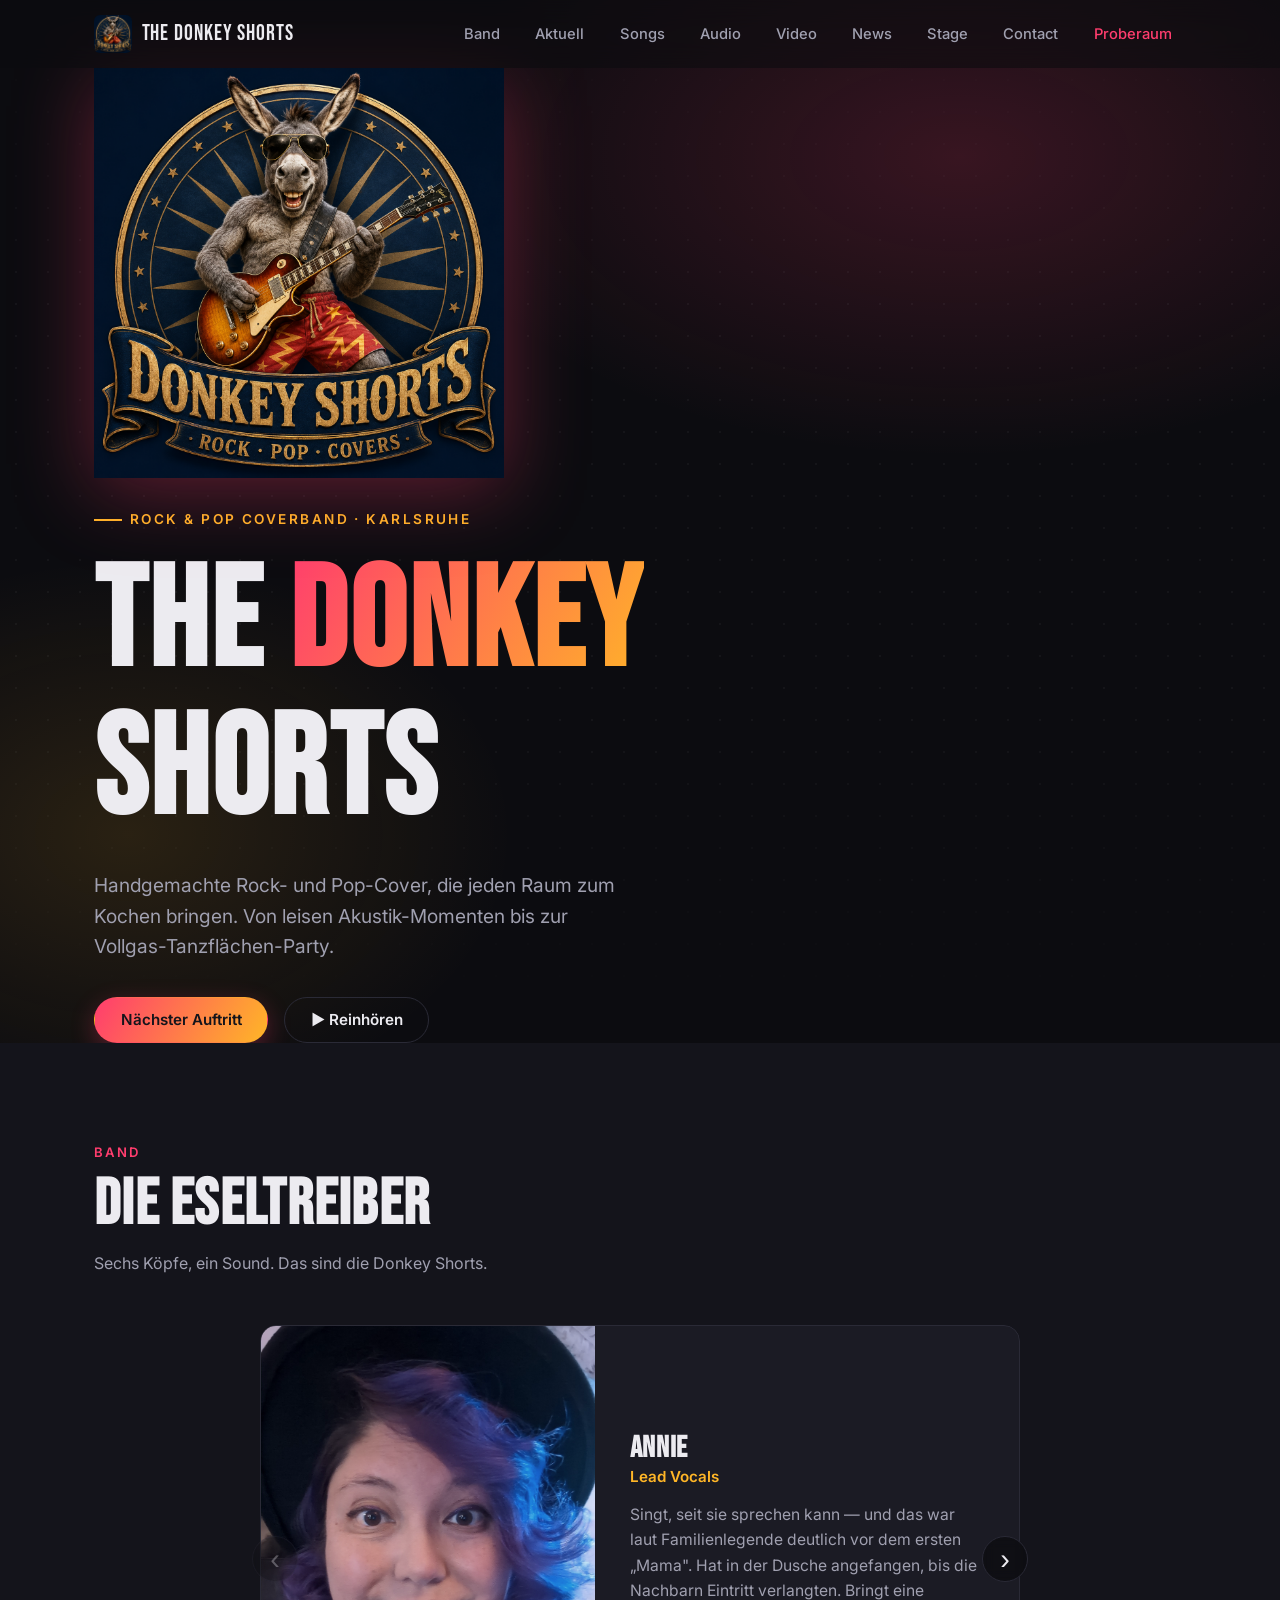
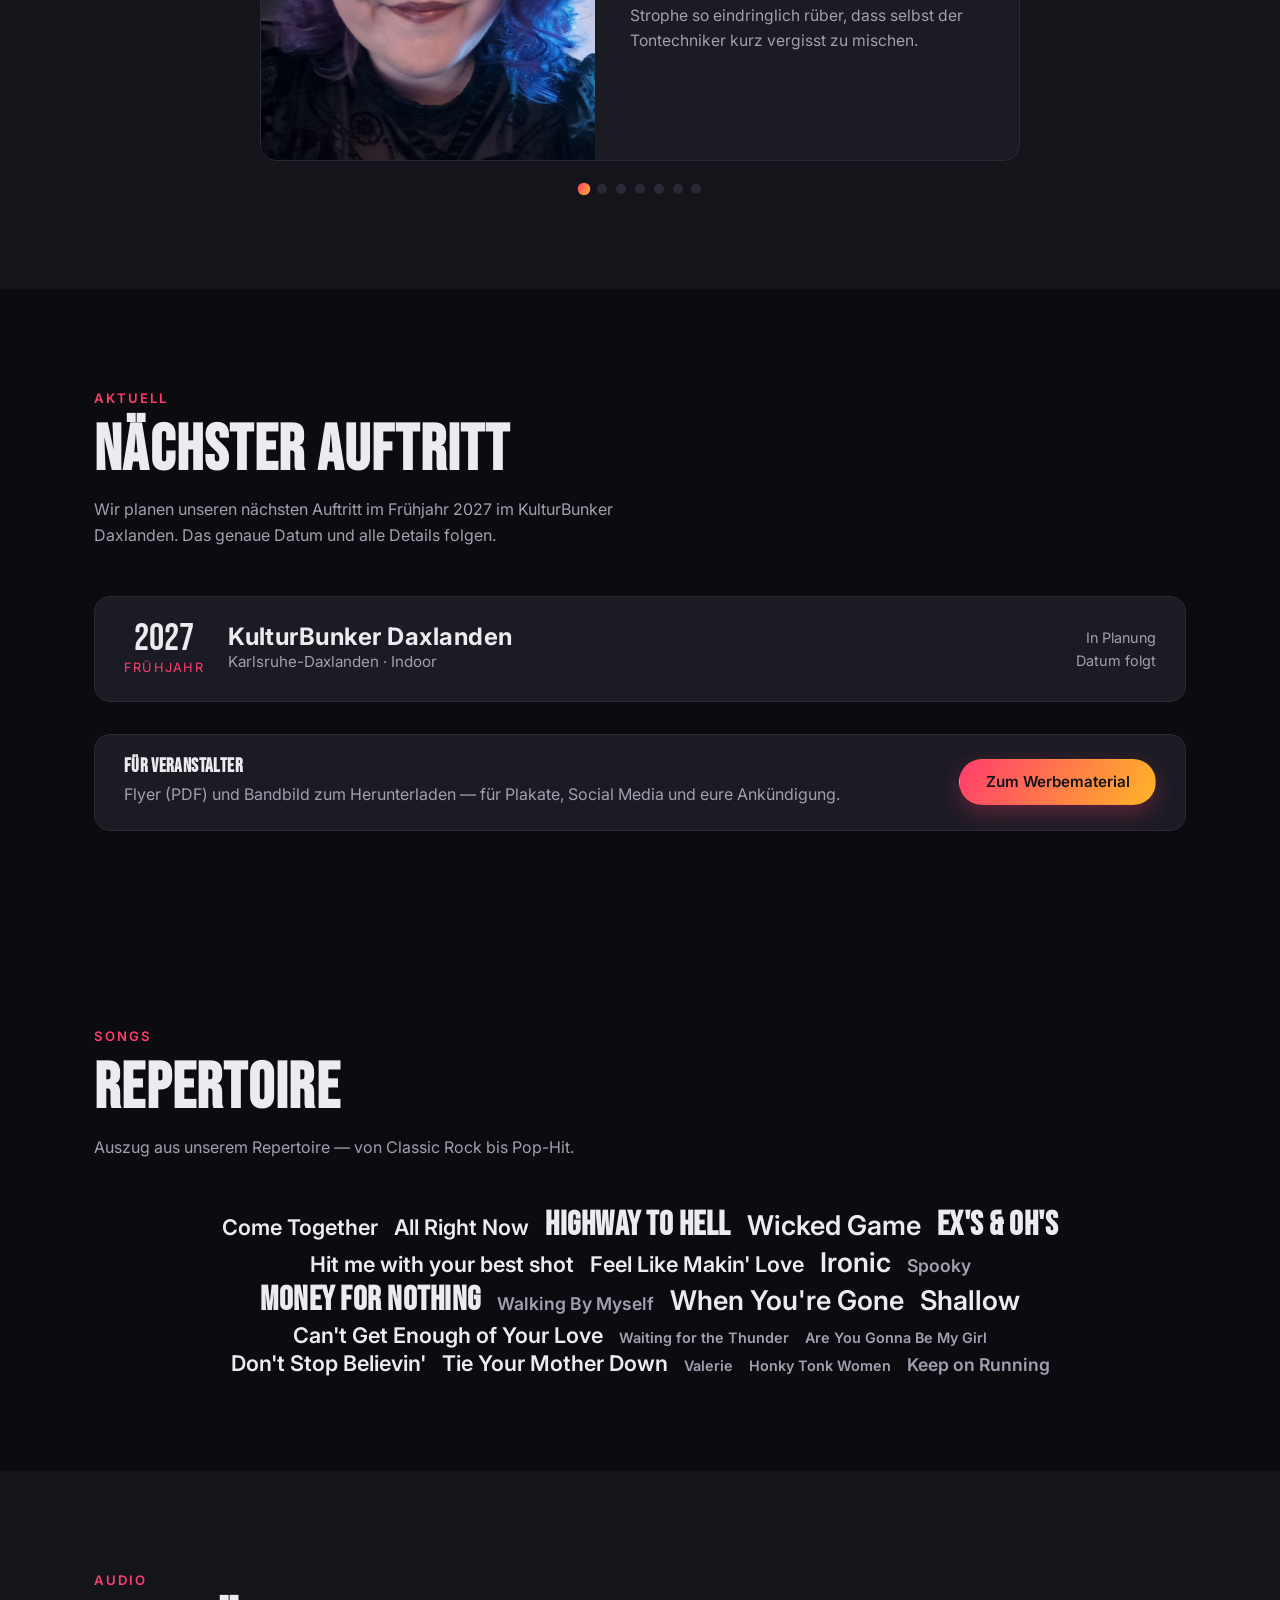
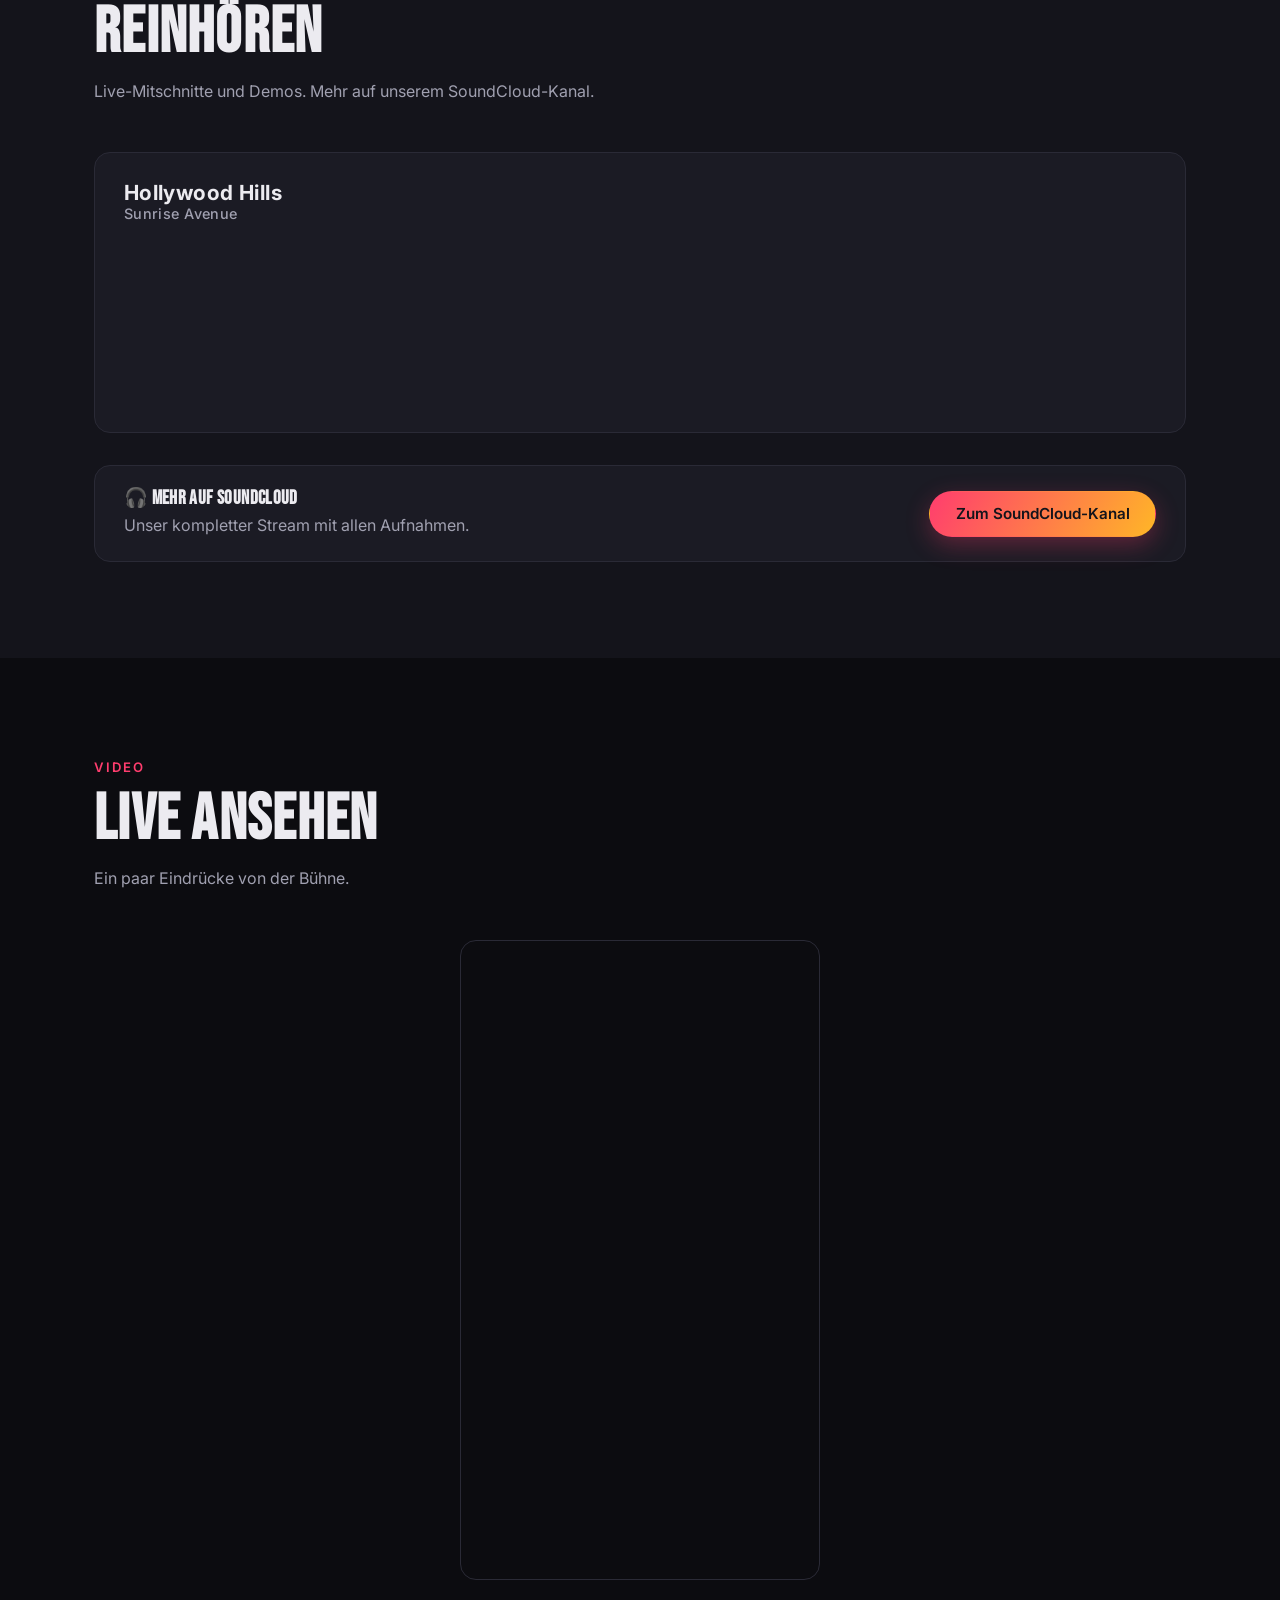
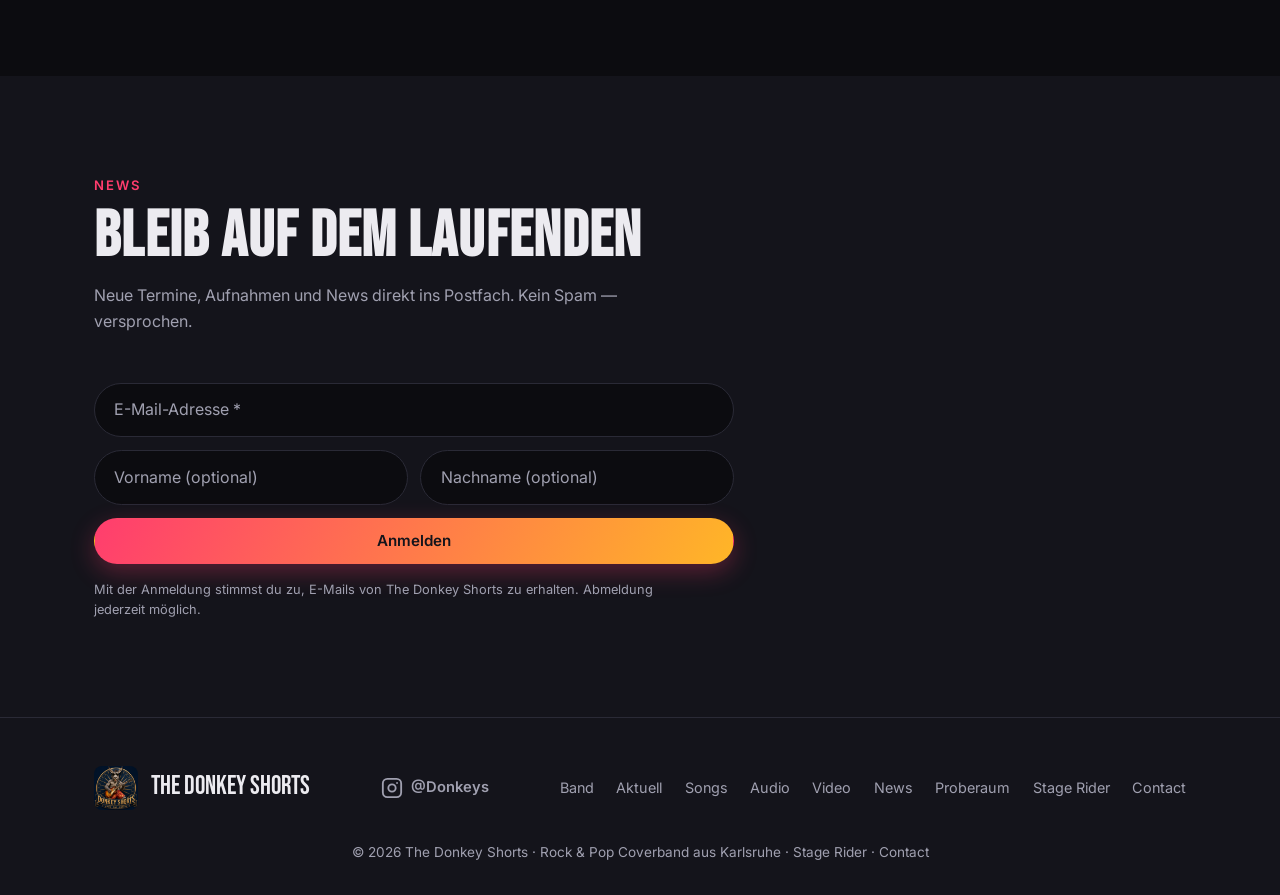
==== index.html @ 0bf96791 "Startseite: Link zum Werbematerial für Veranstalter Hinweis unter dem nächsten Auftritt mit Sprung z" ====
<!DOCTYPE html>
<html lang="de">
<head>
  <meta charset="UTF-8">
  <meta name="viewport" content="width=device-width, initial-scale=1.0">
  <title>The Donkey Shorts — Rock & Pop Coverband aus Karlsruhe</title>
  <meta name="description" content="The Donkey Shorts — Rock & Pop Coverband aus Karlsruhe. Termine, Songs, Audio & Videos.">
  <link rel="icon" type="image/png" href="assets/img/logo.png">
  <link rel="preconnect" href="https://fonts.googleapis.com">
  <link rel="preconnect" href="https://fonts.gstatic.com" crossorigin>
  <link href="https://fonts.googleapis.com/css2?family=Bebas+Neue&family=Inter:wght@400;500;600;700;800&display=swap" rel="stylesheet">
  <link rel="stylesheet" href="css/style.css?v=11">
</head>
<body>

  <!-- ===================== NAV ===================== -->
  <nav class="nav" id="nav">
    <div class="container">
      <a class="nav-brand" href="#top">
        <img id="navLogo" src="assets/img/logo.png" alt="The Donkey Shorts Logo">
        <span>The Donkey Shorts</span>
      </a>
      <ul class="nav-links" id="navLinks">
        <li><a href="#band">Band</a></li>
        <li><a href="#aktuell">Aktuell</a></li>
        <li><a href="#songs">Songs</a></li>
        <li><a href="#audio">Audio</a></li>
        <li><a href="#videos">Video</a></li>
        <li><a href="#newsletter">News</a></li>
        <li><a href="stagerider.html">Stage</a></li>
        <li><a href="contact.html">Contact</a></li>
        <li><a href="intern.html" class="cta">Proberaum</a></li>
      </ul>
      <button class="nav-toggle" id="navToggle" aria-label="Menü öffnen">
        <span></span><span></span><span></span>
      </button>
    </div>
  </nav>

  <!-- ===================== HERO ===================== -->
  <header class="hero" id="top">
    <div class="container hero-inner">
      <img class="hero-logo" src="assets/img/logo.png" alt="The Donkey Shorts Logo">
      <span class="hero-eyebrow">Rock &amp; Pop Coverband · Karlsruhe</span>
      <h1>The <span class="grad">Donkey</span><br>Shorts</h1>
      <p class="lead">Handgemachte Rock- und Pop-Cover, die jeden Raum zum Kochen bringen. Von leisen Akustik-Momenten bis zur Vollgas-Tanzflächen-Party.</p>
      <div class="hero-actions">
        <a href="#aktuell" class="btn btn-primary">Nächster Auftritt</a>
        <a href="#audio" class="btn btn-ghost">▶ Reinhören</a>
      </div>
    </div>
  </header>

  <!-- ===================== ÜBER DIE BAND ===================== -->
  <section class="section alt" id="band">
    <div class="container">
      <div class="section-head reveal">
        <span class="kicker">Band</span>
        <h2>Die Eseltreiber</h2>
        <p>Sechs Köpfe, ein Sound. Das sind die Donkey Shorts.</p>
      </div>

      <div class="band-carousel reveal">
        <button class="carousel-btn prev" id="memberPrev" type="button" aria-label="Vorheriges Mitglied">‹</button>

        <div class="member-track" id="memberTrack" tabindex="0">
          <article class="member">
            <div class="member-photo"><img src="assets/fotos/Annie.jpg" alt="Annie"></div>
            <div class="member-body">
              <h3>Annie</h3>
              <div class="role">Lead Vocals</div>
              <p class="member-bio">Singt, seit sie sprechen kann — und das war laut Familienlegende deutlich vor dem ersten „Mama". Hat in der Dusche angefangen, bis die Nachbarn Eintritt verlangten. Bringt eine Strophe so eindringlich rüber, dass selbst der Tontechniker kurz vergisst zu mischen.</p>
            </div>
          </article>

          <article class="member">
            <div class="member-photo"><img src="assets/fotos/Rob.png" alt="Rob"></div>
            <div class="member-body">
              <h3>Rob</h3>
              <div class="role">Lead Vocals &amp; Akustikgitarre</div>
              <p class="member-bio">Mit drei Jahrzehnten Chorerfahrung hört er die zweite Stimme schon, bevor die anderen die erste gefunden haben. Den Weg zum Gig findet er dafür grundsätzlich als Letzter — Rob ist der einzige Musiker, der schon vor dem Soundcheck eine Zugabe fährt: eine Ehrenrunde durch den falschen Stadtteil. Der Mann für die Gänsehaut-Momente. Mit der Akustikgitarre im Anschlag sind die leisen, samtigen Töne seine Spezialität: Während Annie die Tanzfläche abfackelt, werden bei Rob die Feuerzeuge geschwungen.</p>
            </div>
          </article>

          <article class="member">
            <div class="member-photo"><img src="assets/fotos/Joe.jpg" alt="Joe"></div>
            <div class="member-body">
              <h3>Joe</h3>
              <div class="role">Leadgitarre</div>
              <p class="member-bio">Spricht fließend Solo. Bekam mit zwölf eine Gitarre geschenkt und hat seitdem nicht mehr aufgehört zu üben — sehr zum Leidwesen seiner damaligen Mitbewohner. Sein Verstärker kennt nur eine relevante Einstellung: lauter. Findet jedes Hendrix-Riff, aber nie sein Plektrum.</p>
            </div>
          </article>

          <article class="member">
            <div class="member-photo"><img src="assets/fotos/Klaus.jpg" alt="Klaus"></div>
            <div class="member-body">
              <h3>Klaus</h3>
              <div class="role">Leadgitarre · Backing Vocals</div>
              <p class="member-bio">Hat mehr Soli gespielt, als andere Leute Kaffee getrunken haben — und trinkt trotzdem mehr Kaffee. Mit Joe reicht ein Blick, und schon wird aus zwei Leadgitarren eine zweistimmige Naturgewalt. Unerschütterlich: Fällt ein Bandkollege vor lauter Überengagement von der Bühne, spielt Klaus das Solo seelenruhig zu Ende und hilft erst beim Schlussakkord wieder hoch. Außerdem unser Mann für die kniffligen Backing Vocals — er trifft sogar die zweite Stimme von „Come Together". Manchmal.</p>
            </div>
          </article>

          <article class="member">
            <div class="member-photo"><img src="assets/fotos/Andy.jpg" alt="Andy"></div>
            <div class="member-body">
              <h3>Andy</h3>
              <div class="role">Bass</div>
              <p class="member-bio">Das Fundament. Steht hinten, hält alles zusammen und sagt drei Worte pro Probe — zwei davon sind „noch eins?". Kam zum Bass, weil „da nur vier Saiten dran sind", und blieb, als er merkte, dass ohne ihn der ganze Laden auseinanderfällt. Groovt im Schlaf.</p>
            </div>
          </article>

          <article class="member">
            <div class="member-photo"><img src="assets/fotos/Thorsten.png" alt="Torsten"></div>
            <div class="member-body">
              <h3>Torsten</h3>
              <div class="role">Drums</div>
              <p class="member-bio">Der Taktgeber mit den schnellsten Armen Karlsruhes. Trommelte als Kind auf allem, was nicht bei drei auf dem Baum war — Töpfe, Tische, gelegentlich Geschwister. Hält das Tempo, als hätte er ein Metronom im Blut. Ohne seinen Beat steht die Band — mit ihm tanzt der ganze Saal.</p>
            </div>
          </article>

          <article class="member">
            <div class="member-photo"><img src="assets/img/logo.png" alt="Rudi Langohr — Maskottchen"></div>
            <div class="member-body">
              <h3>Rudi Langohr</h3>
              <div class="role">Stimmung</div>
              <p class="member-bio">Unser vierbeiniges Maskottchen und gute Seele der Band. Spielt kein Instrument, ist aber bei jeder Probe und jedem Gig dabei — meist genau da, wo das kalte Buffet steht. Liefert das I-Aah punktgenau auf der Eins (behauptet er), frisst Setlisten, wenn ihm ein Song nicht passt, und ist der Einzige, der nach drei Zugaben immer noch nicht genug hat. Sturheit gehört zum Job — Rudi nennt es „künstlerische Konsequenz".</p>
            </div>
          </article>
        </div>

        <button class="carousel-btn next" id="memberNext" type="button" aria-label="Nächstes Mitglied">›</button>

        <div class="carousel-dots" id="memberDots" role="tablist" aria-label="Bandmitglieder auswählen"></div>
      </div>
      <p class="carousel-hint">← Wischen oder Pfeile nutzen →</p>
    </div>
  </section>

  <!-- ===================== AKTUELL ===================== -->
  <section class="section" id="aktuell">
    <div class="container">
      <div class="section-head reveal">
        <span class="kicker">Aktuell</span>
        <h2>Nächster Auftritt</h2>
        <p>Wir planen unseren nächsten Auftritt im Frühjahr 2027 im KulturBunker Daxlanden. Das genaue Datum und alle Details folgen.</p>
      </div>

      <div class="gig-list">
        <article class="gig reveal">
          <div class="gig-date"><div class="day">2027</div><div class="mon">Frühjahr</div></div>
          <div class="gig-info">
            <h3>KulturBunker Daxlanden</h3>
            <p>Karlsruhe-Daxlanden · Indoor</p>
          </div>
          <div class="gig-meta">In Planung<br>Datum folgt</div>
        </article>
      </div>

      <div class="audio-cta reveal">
        <div>
          <h3>Für Veranstalter</h3>
          <p>Flyer (PDF) und Bandbild zum Herunterladen — für Plakate, Social Media und eure Ankündigung.</p>
        </div>
        <a href="stagerider.html#werbematerial" class="btn btn-primary">Zum Werbematerial</a>
      </div>
    </div>
  </section>


  <!-- ===================== SONGS ===================== -->
  <section class="section" id="songs">
    <div class="container">
      <div class="section-head reveal">
        <span class="kicker">Songs</span>
        <h2>Repertoire</h2>
        <p>Auszug aus unserem Repertoire — von Classic Rock bis Pop-Hit.</p>
      </div>

      <div class="song-cloud reveal" id="songGrid">
        <!-- wird per JS als Wortwolke aus js/songs.js gefüllt -->
      </div>
    </div>
  </section>

  <!-- ===================== AUDIO ===================== -->
  <section class="section alt" id="audio">
    <div class="container">
      <div class="section-head reveal">
        <span class="kicker">Audio</span>
        <h2>Reinhören</h2>
        <p>Live-Mitschnitte und Demos. Mehr auf unserem SoundCloud-Kanal.</p>
      </div>

      <div class="audio-wrap">
        <div class="audio-card reveal">
          <h3>Hollywood Hills <span class="audio-artist">Sunrise Avenue</span></h3>
          <iframe class="sc-player" width="100%" height="166" scrolling="no" frameborder="no"
            allow="autoplay; encrypted-media" loading="lazy"
            title="Hollywood Hills — Sunrise Avenue (SoundCloud)"
            src="https://w.soundcloud.com/player/?url=https%3A%2F%2Fsoundcloud.com%2Fdonkey-shorts-950753435%2Fhollywood-hills-final&color=%23ff5500&auto_play=false&hide_related=true&show_comments=false&show_reposts=false&show_teaser=false"></iframe>
        </div>
      </div>

      <div class="audio-cta reveal">
        <div>
          <h3>🎧 Mehr auf SoundCloud</h3>
          <p>Unser kompletter Stream mit allen Aufnahmen.</p>
        </div>
        <a href="https://soundcloud.com/donkey-shorts-950753435" target="_blank" rel="noopener" class="btn btn-primary">Zum SoundCloud-Kanal</a>
      </div>
    </div>
  </section>

  <!-- ===================== VIDEOS ===================== -->
  <section class="section" id="videos">
    <div class="container">
      <div class="section-head reveal">
        <span class="kicker">Video</span>
        <h2>Live ansehen</h2>
        <p>Ein paar Eindrücke von der Bühne.</p>
      </div>

      <div class="video-grid">
        <div class="video video-short reveal">
          <iframe src="https://www.youtube-nocookie.com/embed/IArhoz-l2F4" title="The Donkey Shorts — Die Band stellt sich vor" allowfullscreen loading="lazy"></iframe>
        </div>
      </div>
    </div>
  </section>

  <!-- ===================== NEWSLETTER ===================== -->
  <section class="section alt" id="newsletter">
    <div class="container">
      <div class="section-head reveal">
        <span class="kicker">News</span>
        <h2>Bleib auf dem Laufenden</h2>
        <p>Neue Termine, Aufnahmen und News direkt ins Postfach. Kein Spam — versprochen.</p>
      </div>

      <!-- Mailchimp Classic Embed — POSTet direkt an Mailchimp, kein Backend nötig. -->
      <form class="newsletter-form reveal"
            action="https://airdig.us4.list-manage.com/subscribe/post?u=19a8552b06c61787318153551&amp;id=7d48f71e5f&amp;f_id=00383eebf0"
            method="post" id="mc-embedded-subscribe-form" name="mc-embedded-subscribe-form" target="_blank" novalidate>
        <input type="email" name="EMAIL" required placeholder="E-Mail-Adresse *" aria-label="E-Mail-Adresse">
        <input type="text" name="FNAME" placeholder="Vorname (optional)" aria-label="Vorname">
        <input type="text" name="LNAME" placeholder="Nachname (optional)" aria-label="Nachname">
        <!-- Honeypot gegen Bots: bleibt für echte Nutzer unsichtbar, NICHT entfernen -->
        <div class="nl-hidden" aria-hidden="true">
          <input type="text" name="b_19a8552b06c61787318153551_7d48f71e5f" tabindex="-1" value="">
        </div>
        <button type="submit" name="subscribe" class="btn btn-primary">Anmelden</button>
      </form>
      <p class="newsletter-note reveal">Mit der Anmeldung stimmst du zu, E-Mails von The Donkey Shorts zu erhalten. Abmeldung jederzeit möglich.</p>
    </div>


    



  </section>

  <!-- ===================== FOOTER ===================== -->
  <footer class="footer">
    <div class="container">
      <div class="footer-inner">
        <div class="footer-brand">
          <img src="assets/img/logo.png" alt="Logo">
          <span>The Donkey Shorts</span>
        </div>
        <a class="footer-social" href="https://www.instagram.com/airdig_/" target="_blank" rel="noopener" aria-label="The Donkey Shorts auf Instagram">
          <svg viewBox="0 0 24 24" fill="none" stroke="currentColor" stroke-width="2" stroke-linecap="round" stroke-linejoin="round" aria-hidden="true"><rect x="2" y="2" width="20" height="20" rx="5"/><circle cx="12" cy="12" r="4"/><circle cx="17.5" cy="6.5" r="1" fill="currentColor" stroke="none"/></svg>
          <span>@Donkeys</span>
        </a>
        <div class="footer-links">
          <a href="#band">Band</a>
          <a href="#aktuell">Aktuell</a>
          <a href="#songs">Songs</a>
          <a href="#audio">Audio</a>
          <a href="#videos">Video</a>
          <a href="#newsletter">News</a>
          <a href="intern.html">Proberaum</a>
          <a href="stagerider.html">Stage Rider</a>
          <a href="contact.html">Contact</a>
        </div>
      </div>
      <p class="footer-copy">© <span id="year"></span> The Donkey Shorts · Rock &amp; Pop Coverband aus Karlsruhe · <a href="stagerider.html">Stage Rider</a> · <a href="contact.html">Contact</a></p>
    </div>
  </footer>

  <!-- ===================== EASTER EGG ===================== -->
  <!-- Versteckt: 6× Klick auf das Nav-Logo (siehe js/main.js). -->
  <div class="egg-overlay" id="eggOverlay" role="dialog" aria-modal="true" aria-hidden="true" aria-label="Überraschung">
    <img src="assets/img/BeAirdigt.png?v=1" alt="BeAirdigt">
    <span class="egg-hint">Klick oder ESC zum Schließen</span>
  </div>

  <script src="js/songs.js?v=3"></script>
  <script src="js/main.js?v=4"></script>
</body>
</html>
---- css/style.css ----
/* =========================================================
   The Donkey Shorts — Band Homepage
   Modern dark rock/pop theme · static prototype
   ========================================================= */

:root {
  --bg:        #0c0c10;
  --bg-soft:   #14141b;
  --bg-card:   #1b1b24;
  --line:      #2a2a36;
  --text:      #ecebf0;
  --text-dim:  #a0a0b0;
  --accent:    #ff3d6e;
  --accent-2:  #ffb627;
  --accent-grad: linear-gradient(120deg, #ff3d6e 0%, #ffb627 100%);
  --radius:    16px;
  --shadow:    0 10px 40px rgba(0,0,0,.45);
  --maxw:      1140px;
  --nav-h:     68px;
}

* { box-sizing: border-box; margin: 0; padding: 0; }

html { scroll-behavior: smooth; scroll-padding-top: var(--nav-h); overflow-x: clip; }

body {
  font-family: 'Inter', system-ui, -apple-system, 'Segoe UI', Roboto, sans-serif;
  background: var(--bg);
  color: var(--text);
  line-height: 1.6;
  -webkit-font-smoothing: antialiased;
  overflow-x: clip;
}

h1, h2, h3 {
  font-family: 'Bebas Neue', 'Inter', sans-serif;
  letter-spacing: .02em;
  line-height: 1.05;
  font-weight: 800;
}

a { color: inherit; text-decoration: none; }
img { max-width: 100%; display: block; }

.container { width: 100%; max-width: var(--maxw); margin: 0 auto; padding: 0 24px; }

/* ---------- Buttons ---------- */
.btn {
  display: inline-flex; align-items: center; gap: .5rem;
  padding: .8rem 1.6rem; border-radius: 999px;
  font-weight: 600; font-size: .95rem; cursor: pointer;
  appearance: none; -webkit-appearance: none;
  font-family: inherit; line-height: 1.2; background: transparent; color: var(--text); text-decoration: none;
  border: 1px solid transparent; transition: transform .15s ease, box-shadow .25s ease, background .25s;
}
.btn:hover { transform: translateY(-2px); }
.btn-primary { background: var(--accent-grad); color: #14141b; box-shadow: 0 8px 24px rgba(255,61,110,.3); }
.btn-ghost   { border-color: var(--line); color: var(--text); }
.btn-ghost:hover { border-color: var(--accent); color: var(--accent); }

/* ---------- Zugriffsschutz (Sperrbildschirm) ---------- */
#authGate { position: fixed; inset: 0; z-index: 9999; align-items: center; justify-content: center; background: var(--bg); padding: 1.5rem; }
.auth-box { display: flex; flex-direction: column; align-items: center; gap: 1rem; width: 100%; max-width: 340px; text-align: center; padding: 2.4rem 2rem; background: var(--bg-card); border: 1px solid var(--line); border-radius: var(--radius); }
.auth-logo { width: 64px; height: 64px; object-fit: contain; }
.auth-box input { width: 100%; padding: .8rem 1rem; border-radius: 999px; border: 1px solid var(--line); background: var(--bg); color: var(--text); font: inherit; text-align: center; }
.auth-box input:focus { outline: none; border-color: var(--accent); }
.auth-box .btn { width: 100%; justify-content: center; }
.auth-error { color: var(--accent); font-size: .9rem; margin: 0; }

/* ---------- Tooltip ---------- */
.tip { position: relative; }
.tip::after {
  content: attr(data-tip);
  position: absolute; bottom: calc(100% + 10px); left: 50%;
  width: max-content; max-width: 260px;
  padding: .6rem .8rem; border-radius: 10px;
  background: var(--bg-card); color: var(--text); border: 1px solid var(--line);
  font-size: .82rem; font-weight: 500; line-height: 1.45; text-align: left; white-space: normal;
  box-shadow: 0 8px 24px rgba(0,0,0,.35);
  opacity: 0; visibility: hidden; transform: translateX(-50%) translateY(4px);
  transition: opacity .2s ease, transform .2s ease; pointer-events: none; z-index: 60;
}
.tip::before {
  content: ""; position: absolute; bottom: calc(100% + 4px); left: 50%;
  border: 6px solid transparent; border-top-color: var(--line);
  transform: translateX(-50%); opacity: 0; visibility: hidden;
  transition: opacity .2s ease; pointer-events: none; z-index: 60;
}
.tip:hover::after, .tip:focus-visible::after { opacity: 1; visibility: visible; transform: translateX(-50%) translateY(0); }
.tip:hover::before, .tip:focus-visible::before { opacity: 1; visibility: visible; }

/* ---------- Navbar ---------- */
.nav {
  position: fixed; top: 0; left: 0; right: 0; height: var(--nav-h);
  display: flex; align-items: center; z-index: 100;
  background: rgba(12,12,16,.6); backdrop-filter: blur(14px);
  border-bottom: 1px solid transparent; transition: background .3s, border-color .3s;
}
.nav.scrolled { background: rgba(12,12,16,.92); border-bottom-color: var(--line); }
.nav .container { display: flex; align-items: center; justify-content: space-between; }
.nav-brand { display: flex; align-items: center; gap: .6rem; font-family: 'Bebas Neue', sans-serif; font-size: 1.4rem; letter-spacing: .04em; }
.nav-brand img { height: 38px; width: auto; border-radius: 6px; }
.nav-links { display: flex; align-items: center; gap: .4rem; list-style: none; }
.nav-links a {
  padding: .5rem .9rem; border-radius: 999px; font-size: .92rem; font-weight: 500;
  color: var(--text-dim); transition: color .2s, background .2s;
}
.nav-links a:hover, .nav-links a.active { color: var(--text); background: var(--bg-card); }
.nav-links a.cta { color: var(--accent); }

.nav-toggle { display: none; background: none; border: 0; cursor: pointer; padding: 8px; }
.nav-toggle span { display: block; width: 26px; height: 2px; background: var(--text); margin: 5px 0; transition: .3s; }

/* ---------- Hero ---------- */
.hero {
  min-height: 100vh; display: flex; align-items: center; position: relative;
  background:
    radial-gradient(900px 500px at 75% 15%, rgba(255,61,110,.18), transparent 60%),
    radial-gradient(700px 500px at 10% 80%, rgba(255,182,39,.12), transparent 55%),
    var(--bg);
  overflow: hidden;
}
.hero::after {
  content: ""; position: absolute; inset: 0;
  background-image: radial-gradient(rgba(255,255,255,.04) 1px, transparent 1px);
  background-size: 32px 32px; mask-image: linear-gradient(180deg, transparent, #000 30%, #000 70%, transparent);
  pointer-events: none;
}
.hero-inner { position: relative; z-index: 2; padding-top: var(--nav-h); }
.hero-logo {
  display: block; width: clamp(240px, 32vw, 420px); height: auto;
  margin-bottom: 1.6rem;
  filter: drop-shadow(0 12px 40px rgba(255,61,110,.35));
  animation: hero-logo-in .8s cubic-bezier(.16,1,.3,1) both;
}
@keyframes hero-logo-in {
  from { opacity: 0; transform: translateY(16px) scale(.96); }
  to   { opacity: 1; transform: none; }
}
/* Auf dem Smartphone: Logo füllt die volle Breite und ist zentriert */
@media (max-width: 620px) {
  .hero-logo { width: 100%; max-width: 100%; margin-left: auto; margin-right: auto; }
}
.hero-eyebrow {
  display: inline-flex; align-items: center; gap: .5rem; font-size: .85rem; letter-spacing: .18em;
  text-transform: uppercase; color: var(--accent-2); font-weight: 600; margin-bottom: 1.2rem;
}
.hero-eyebrow::before { content: ""; width: 28px; height: 2px; background: var(--accent-2); }
.hero h1 { font-size: clamp(3.5rem, 11vw, 9rem); }
.hero h1 .grad { background: var(--accent-grad); -webkit-background-clip: text; background-clip: text; color: transparent; }
.hero p.lead { max-width: 540px; color: var(--text-dim); font-size: 1.2rem; margin: 1.5rem 0 2.2rem; }
.hero-actions { display: flex; gap: 1rem; flex-wrap: wrap; }

/* ---------- Section scaffolding ---------- */
.section { padding: 6rem 0; position: relative; }
.section.alt { background: var(--bg-soft); }
.section-head { margin-bottom: 3rem; }
.section-head .kicker { color: var(--accent); font-weight: 600; letter-spacing: .15em; text-transform: uppercase; font-size: .82rem; }
.section-head h2 { font-size: clamp(2.4rem, 6vw, 4rem); margin-top: .4rem; }
.section-head p { color: var(--text-dim); max-width: 600px; margin-top: .8rem; }

/* ---------- Termine / Aktuell ---------- */
.gig-list { display: flex; flex-direction: column; gap: 1rem; }
.gig {
  display: grid; grid-template-columns: auto 1fr auto; gap: 1.5rem; align-items: center;
  background: var(--bg-card); border: 1px solid var(--line); border-radius: var(--radius);
  padding: 1.4rem 1.8rem; transition: border-color .25s, transform .25s;
}
.gig:hover { border-color: var(--accent); transform: translateX(6px); }
.gig-date { text-align: center; min-width: 70px; }
.gig-date .day { font-family: 'Bebas Neue', sans-serif; font-size: 2.4rem; line-height: 1; }
.gig-date .mon { text-transform: uppercase; font-size: .8rem; letter-spacing: .1em; color: var(--accent); }
.gig-info h3 { font-size: 1.5rem; font-family: 'Inter', sans-serif; font-weight: 700; }
.gig-info p { color: var(--text-dim); font-size: .95rem; }
.gig-meta { color: var(--text-dim); font-size: .9rem; text-align: right; }
.empty-state { color: var(--text-dim); background: var(--bg-card); border: 1px dashed var(--line); border-radius: var(--radius); padding: 2rem; text-align: center; }

/* ---------- Band members ---------- */
/* Band-Karussell — ein Mitglied sichtbar, per Swipe / Pfeilen wechselbar */
.band-carousel { position: relative; max-width: 760px; margin: 0 auto; container-type: inline-size; }
.member-track {
  display: flex; overflow-x: auto; scroll-snap-type: x mandatory;
  scroll-behavior: smooth; gap: 0; border-radius: var(--radius);
  -ms-overflow-style: none; scrollbar-width: none;
}
.member-track::-webkit-scrollbar { display: none; }
.member-track:focus-visible { outline: 2px solid var(--accent); outline-offset: 4px; }

.member {
  flex: 0 0 100%; scroll-snap-align: center;
  background: var(--bg-card); border: 1px solid var(--line); border-radius: var(--radius);
  overflow: hidden; display: flex; flex-direction: column;
}
.member-photo { aspect-ratio: 1; overflow: hidden; }
.member-photo img { width: 100%; height: 100%; object-fit: cover; filter: grayscale(.25); transition: filter .4s, transform .6s; }
.member:hover .member-photo img { filter: grayscale(0); transform: scale(1.04); }
.member-body { padding: 1.4rem 1.5rem 1.6rem; }
.member-body h3 { font-size: 1.9rem; }
.member-body .role { color: var(--accent-2); font-weight: 600; font-size: .95rem; margin-bottom: .8rem; }
.member-bio { color: var(--text-dim); font-size: .98rem; line-height: 1.6; }

/* Auf breiteren Screens: Foto links, Text rechts */
@media (min-width: 620px) {
  .member { flex-direction: row; }
  .member-photo { flex: 0 0 44%; aspect-ratio: 1; }
  .member-body { flex: 1; display: flex; flex-direction: column; justify-content: center; padding: 2rem 2.2rem; }
}

/* Pfeil-Buttons */
.carousel-btn {
  position: absolute; top: 50%; transform: translateY(-50%); z-index: 3;
  width: 46px; height: 46px; border-radius: 999px; cursor: pointer;
  border: 1px solid var(--line); background: rgba(12,12,16,.78); backdrop-filter: blur(6px);
  color: var(--text); font-size: 1.8rem; line-height: 1; display: flex; align-items: center; justify-content: center;
  transition: background .2s, border-color .2s, color .2s, opacity .2s;
}
.carousel-btn:hover { border-color: var(--accent); color: var(--accent); }
.carousel-btn.prev { left: -8px; }
.carousel-btn.next { right: -8px; }
.carousel-btn[disabled] { opacity: .3; cursor: default; }
@media (max-width: 560px) { .carousel-btn.prev { left: 4px; } .carousel-btn.next { right: 4px; } }
/* Handy: Foto oben, Text unten → Pfeile auf die Mitte des quadratischen Fotos setzen
   (50cqw = halbe Karussell-Breite = halbe Fotohöhe), statt auf die Kartenmitte. */
@media (max-width: 619px) { .carousel-btn { top: 50cqw; } }

/* Punkt-Navigation */
.carousel-dots { display: flex; justify-content: center; gap: .55rem; margin-top: 1.4rem; }
.carousel-dots button {
  width: 10px; height: 10px; padding: 0; border-radius: 999px; cursor: pointer;
  border: none; background: var(--line); transition: background .2s, transform .2s;
}
.carousel-dots button:hover { background: var(--text-dim); }
.carousel-dots button.active { background: var(--accent-grad); transform: scale(1.25); }

.carousel-hint { text-align: center; color: var(--text-dim); font-size: .82rem; margin-top: .9rem; }
@media (min-width: 620px) { .carousel-hint { display: none; } }

/* ---------- Songs (Wortwolke) ---------- */
.song-cloud {
  display: flex; flex-wrap: wrap; align-items: baseline; justify-content: center;
  gap: .35rem 1rem; max-width: 860px; margin: 0 auto;
}
.song-tag {
  color: var(--text-dim); font-weight: 600; line-height: 1.05; cursor: default;
  transition: color .2s ease, transform .2s ease;
}
.song-tag:hover { color: var(--accent); transform: translateY(-2px); }
/* Größenstufen für den Wolken-Effekt */
.song-tag.t0 { font-size: .9rem; }
.song-tag.t1 { font-size: 1.1rem; }
.song-tag.t2 { font-size: 1.35rem; color: var(--text); }
.song-tag.t3 { font-size: 1.7rem; color: var(--text); }
.song-tag.t4 { font-size: 2.1rem; color: var(--text); font-family: 'Bebas Neue', sans-serif; letter-spacing: .5px; }

/* ---------- Audio ---------- */
.audio-wrap { display: grid; grid-template-columns: 1fr; gap: 2rem; }
.audio-card { background: var(--bg-card); border: 1px solid var(--line); border-radius: var(--radius); padding: 1.8rem; }
.audio-card h3 { font-family: 'Inter', sans-serif; font-weight: 700; font-size: 1.3rem; margin-bottom: 1rem; }
.audio-artist { display: block; font-weight: 500; font-size: .9rem; color: var(--text-dim); margin-top: .15rem; }
.sc-player { display: block; width: 100%; border: 0; border-radius: 8px; }

/* SoundCloud-Kanal-Aufruf (volle Breite unter den Playern) */
.audio-cta {
  display: flex; align-items: center; justify-content: space-between; gap: 1.2rem; flex-wrap: wrap;
  margin-top: 2rem; padding: 1.4rem 1.8rem;
  background: var(--bg-card); border: 1px solid var(--line); border-radius: var(--radius);
}
.audio-cta h3 { font-size: 1.2rem; font-weight: 700; margin: 0; }
.audio-cta p { color: var(--text-dim); margin: .25rem 0 0; }
.audio-cta .btn { flex-shrink: 0; }

/* ===== Newsletter ===== */
.newsletter-form {
  display: flex; flex-wrap: wrap; gap: .8rem;
  max-width: 640px;
}
.newsletter-form input {
  flex: 1 1 220px; min-width: 0;
  padding: .85rem 1.2rem; border-radius: 999px;
  border: 1px solid var(--line); background: var(--bg); color: var(--text);
  font: inherit;
}
.newsletter-form input[type="email"] { flex-basis: 100%; }
.newsletter-form input:focus { outline: none; border-color: var(--accent); }
.newsletter-form input::placeholder { color: var(--text-dim); }
.newsletter-form .btn { flex: 1 1 100%; justify-content: center; }
.nl-hidden { position: absolute; left: -5000px; }
.newsletter-note { color: var(--text-dim); font-size: .8rem; margin-top: 1rem; max-width: 560px; }
.track { display: flex; flex-direction: column; gap: .4rem; margin-bottom: 1.4rem; }
.track:last-child { margin-bottom: 0; }
.track span { font-weight: 600; font-size: .95rem; }
.track audio { width: 100%; }
.track-head { display: flex; flex-direction: column; gap: .1rem; }
.track-title { font-weight: 700; font-size: 1rem; color: var(--text); }
.track-artist { font-weight: 500; font-size: .85rem; color: var(--text-dim); }
.audio-empty { color: var(--text-dim); font-size: .95rem; }

/* Aufklappbare Audio-Bereiche (Background Gesang / Instrumente) */
.audio-groups { display: flex; flex-direction: column; gap: 1.2rem; }
.audio-group { background: var(--bg-card); border: 1px solid var(--line); border-radius: var(--radius); overflow: hidden; }
.audio-group > summary {
  display: flex; align-items: center; gap: .8rem; cursor: pointer; list-style: none;
  padding: 1.3rem 1.8rem; font-family: 'Inter', sans-serif; font-weight: 700; font-size: 1.2rem;
  user-select: none;
}
.audio-group > summary::-webkit-details-marker { display: none; }
.audio-group-title { flex: 1; }
.audio-group-count { font-weight: 500; font-size: .85rem; color: var(--text-dim); background: var(--bg); border: 1px solid var(--line); border-radius: 999px; padding: .1rem .6rem; }
.audio-group-chevron { color: var(--text-dim); font-size: 1.4rem; line-height: 1; transition: transform .2s ease; }
.audio-group[open] .audio-group-chevron { transform: rotate(180deg); }
.audio-group > summary:hover { background: var(--bg-soft); }
.audio-group-body { padding: 0 1.8rem 1.8rem; }

/* ---------- Videos ---------- */
.video-grid { display: grid; grid-template-columns: repeat(auto-fit, minmax(320px, 1fr)); gap: 1.5rem; }
.video {
  position: relative; aspect-ratio: 16/9; border-radius: var(--radius); overflow: hidden;
  border: 1px solid var(--line);
}
.video iframe { width: 100%; height: 100%; border: 0; }
/* Hochkant-Video (YouTube Short), zentriert */
.video-short { aspect-ratio: 9/16; width: 100%; max-width: 360px; justify-self: center; }

/* ---------- Footer ---------- */
.footer { background: var(--bg-soft); border-top: 1px solid var(--line); padding: 3rem 0 2rem; }
.footer-inner { display: flex; flex-wrap: wrap; justify-content: space-between; gap: 2rem; align-items: center; }
.footer-brand { display: flex; align-items: center; gap: .8rem; font-family: 'Bebas Neue', sans-serif; font-size: 1.6rem; }
.footer-brand img { height: 44px; border-radius: 8px; }
.footer-links { display: flex; gap: 1.4rem; color: var(--text-dim); font-size: .9rem; }
.footer-links a:hover { color: var(--accent); }
.footer-social { display: inline-flex; align-items: center; gap: .5rem; color: var(--text-dim); font-weight: 600; font-size: .92rem; }
.footer-social svg { width: 22px; height: 22px; }
.footer-social:hover { color: var(--accent); }
.footer-copy { color: var(--text-dim); font-size: .85rem; margin-top: 2rem; text-align: center; }
.footer-copy a { color: var(--text-dim); }
.footer-copy a:hover { color: var(--accent); }

/* ---------- Reveal animation ---------- */
/* Reveal-Animation nur, wenn JS aktiv ist (Klasse js-anim am <html>).
   Ohne JS bleibt der Inhalt sichtbar — nie unsichtbar hängenbleiben. */
.reveal { transition: opacity .7s ease, transform .7s ease; }
html.js-anim .reveal { opacity: 0; transform: translateY(30px); }
html.js-anim .reveal.in { opacity: 1; transform: none; }

/* ---------- Internal page ---------- */
.intern-hero { padding: calc(var(--nav-h) + 4rem) 0 3rem; background: var(--bg-soft); border-bottom: 1px solid var(--line); }
.intern-hero .kicker { color: var(--accent-2); letter-spacing: .15em; text-transform: uppercase; font-weight: 600; font-size: .82rem; }
.intern-hero h1 { font-size: clamp(2.6rem, 7vw, 4.5rem); }
.legal { max-width: 640px; }
.legal h2 { font-family: 'Inter', sans-serif; font-size: 1.15rem; font-weight: 700; margin: 2.2rem 0 .6rem; }
.legal h2:first-child { margin-top: 0; }
.legal address { font-style: normal; color: var(--text-dim); line-height: 1.8; }
.legal p { color: var(--text-dim); }
.legal a { color: var(--accent); }
.legal a:hover { text-decoration: underline; }
.build-version { color: var(--text-dim); }

/* ===== Stage Rider ===== */
.rider-note { background: var(--bg-card); border: 1px solid var(--line); border-left: 3px solid var(--accent); border-radius: var(--radius); padding: 1.4rem 1.6rem; max-width: 720px; }
.rider-note p { color: var(--text-dim); margin: 0; }
.rider-note strong { color: var(--text); }

.downloads { display: grid; grid-template-columns: repeat(auto-fit, minmax(260px, 1fr)); gap: 1.5rem; max-width: 820px; }
.download { background: var(--bg-card); border: 1px solid var(--line); border-radius: var(--radius); overflow: hidden; display: flex; flex-direction: column; }
.download img { width: 100%; aspect-ratio: 16 / 9; object-fit: cover; object-position: top; border-bottom: 1px solid var(--line); }
.download-body { padding: 1.2rem 1.4rem 1.4rem; display: flex; flex-direction: column; gap: .5rem; flex: 1; }
.download-body h3 { font-size: 1.6rem; }
.download-body p { color: var(--text-dim); font-size: .95rem; flex: 1; }
.download-body .btn { align-self: flex-start; margin-top: .4rem; }

.stageplot { background: var(--bg-card); border: 1px solid var(--line); border-radius: var(--radius); padding: 1rem; max-width: 820px; }
.stageplot svg { width: 100%; height: auto; display: block; }
.sp-stage { fill: var(--bg-soft); stroke: var(--line); stroke-width: 2; }
.sp-box { fill: var(--bg); stroke: var(--line); stroke-width: 1.5; }
.sp-drums { stroke: var(--accent-2); }
.sp-vox { stroke: var(--accent); }
.sp-name { fill: var(--text); font: 700 19px 'Inter', sans-serif; text-anchor: middle; }
.sp-role { fill: var(--text-dim); font: 600 14px 'Inter', sans-serif; text-anchor: middle; letter-spacing: .04em; text-transform: uppercase; }
.sp-tag { fill: var(--text-dim); font: 400 12.5px 'Inter', sans-serif; text-anchor: middle; }
.sp-back, .sp-front { fill: var(--text-dim); font: 600 13px 'Inter', sans-serif; text-anchor: middle; letter-spacing: .1em; text-transform: uppercase; }

.rider-legend { list-style: none; display: flex; flex-wrap: wrap; gap: .6rem 1.6rem; margin-top: 1.2rem; color: var(--text-dim); font-size: .88rem; }

.rider-table-wrap { overflow-x: auto; border: 1px solid var(--line); border-radius: var(--radius); }
.rider-table { width: 100%; border-collapse: collapse; min-width: 520px; font-size: .92rem; }
.rider-table th, .rider-table td { text-align: left; padding: .7rem 1rem; border-bottom: 1px solid var(--line); }
.rider-table thead th { background: var(--bg-soft); color: var(--text); font-weight: 700; white-space: nowrap; }
.rider-table tbody tr:last-child td { border-bottom: 0; }
.rider-table tbody td { color: var(--text-dim); }
.rider-table tbody td:first-child { color: var(--text-dim); font-variant-numeric: tabular-nums; }
.rider-table tbody td:nth-child(2) { color: var(--text); font-weight: 500; }
.auth-photo {
  width: 100%; max-height: 42vh; object-fit: contain;
  border-radius: var(--radius); border: 1px solid var(--line);
}
.badge { display: inline-flex; align-items: center; gap: .4rem; padding: .3rem .8rem; border-radius: 999px; background: rgba(255,182,39,.12); color: var(--accent-2); font-size: .8rem; font-weight: 600; }
.sheet-embed { width: 100%; height: 600px; border: 1px solid var(--line); border-radius: var(--radius); background: var(--bg-card); }
.cal-wrap { width: 100%; height: 640px; overflow: hidden; border: 1px solid var(--line); border-radius: var(--radius); background: var(--bg-card); }
.cal-embed { width: calc(100% + 18px); height: 100%; border: 0; display: block; }
.cal-actions { margin-top: 1rem; display: flex; flex-wrap: wrap; gap: .8rem; }
.cal-feed-msg { margin-top: .9rem; padding: .8rem 1.1rem; border-radius: var(--radius); background: var(--bg-card); border: 1px solid var(--line); color: var(--text-dim); font-size: .92rem; line-height: 1.55; }
.cal-feed-msg.is-error { border-color: var(--accent); color: var(--accent); }
.cal-placeholder { background: var(--bg-card); border: 1px dashed var(--line); border-radius: var(--radius); padding: 3rem 2rem; text-align: center; color: var(--text-dim); }
.cal-placeholder h3 { font-family: 'Inter', sans-serif; color: var(--text); margin-bottom: .6rem; }

/* ---------- Responsive ---------- */
@media (max-width: 860px) {
  .nav-toggle { display: block; }
  .nav-links {
    position: fixed; top: var(--nav-h); right: 0; flex-direction: column; align-items: stretch;
    background: var(--bg-soft); border-left: 1px solid var(--line); border-bottom: 1px solid var(--line);
    width: 240px; padding: 1rem; gap: .2rem; transform: translateX(110%); transition: transform .3s ease;
    height: calc(100vh - var(--nav-h));
  }
  .nav-links.open { transform: none; }
  .footer-links { display: none; }
  .audio-wrap { grid-template-columns: 1fr; }
  .gig { grid-template-columns: auto 1fr; }
  .gig-meta { grid-column: 2; text-align: left; }
  /* Weniger Leerraum oben/unten je Sektion, damit nach dem Sprung
     zu einem #Anchor möglichst viel der Sektion sichtbar ist. */
  .section { padding: 3rem 0; }
  .section-head { margin-bottom: 1.8rem; }
}

/* ===================== EASTER EGG =====================
   Vollflächiges Overlay, das BeAirdigt.png zeigt.
   Aktivierung: 6× Klick auf das Nav-Logo (js/main.js). */
.egg-overlay {
  position: fixed; inset: 0; z-index: 10000;
  display: none; align-items: center; justify-content: center;
  padding: 5vmin; cursor: pointer;
  background: rgba(6, 6, 10, .92);
  opacity: 0; transition: opacity .35s ease;
}
.egg-overlay.open { display: flex; opacity: 1; }
.egg-overlay img {
  max-width: 100%; max-height: 100%;
  border-radius: var(--radius); box-shadow: var(--shadow);
  transform: scale(.96); transition: transform .35s ease;
}
.egg-overlay.open img { transform: scale(1); }
.egg-hint {
  position: fixed; bottom: 1.4rem; left: 0; right: 0; text-align: center;
  color: var(--text-dim); font-size: .85rem; letter-spacing: .05em;
}
@media (prefers-reduced-motion: reduce) {
  .egg-overlay, .egg-overlay img { transition: none; }
}
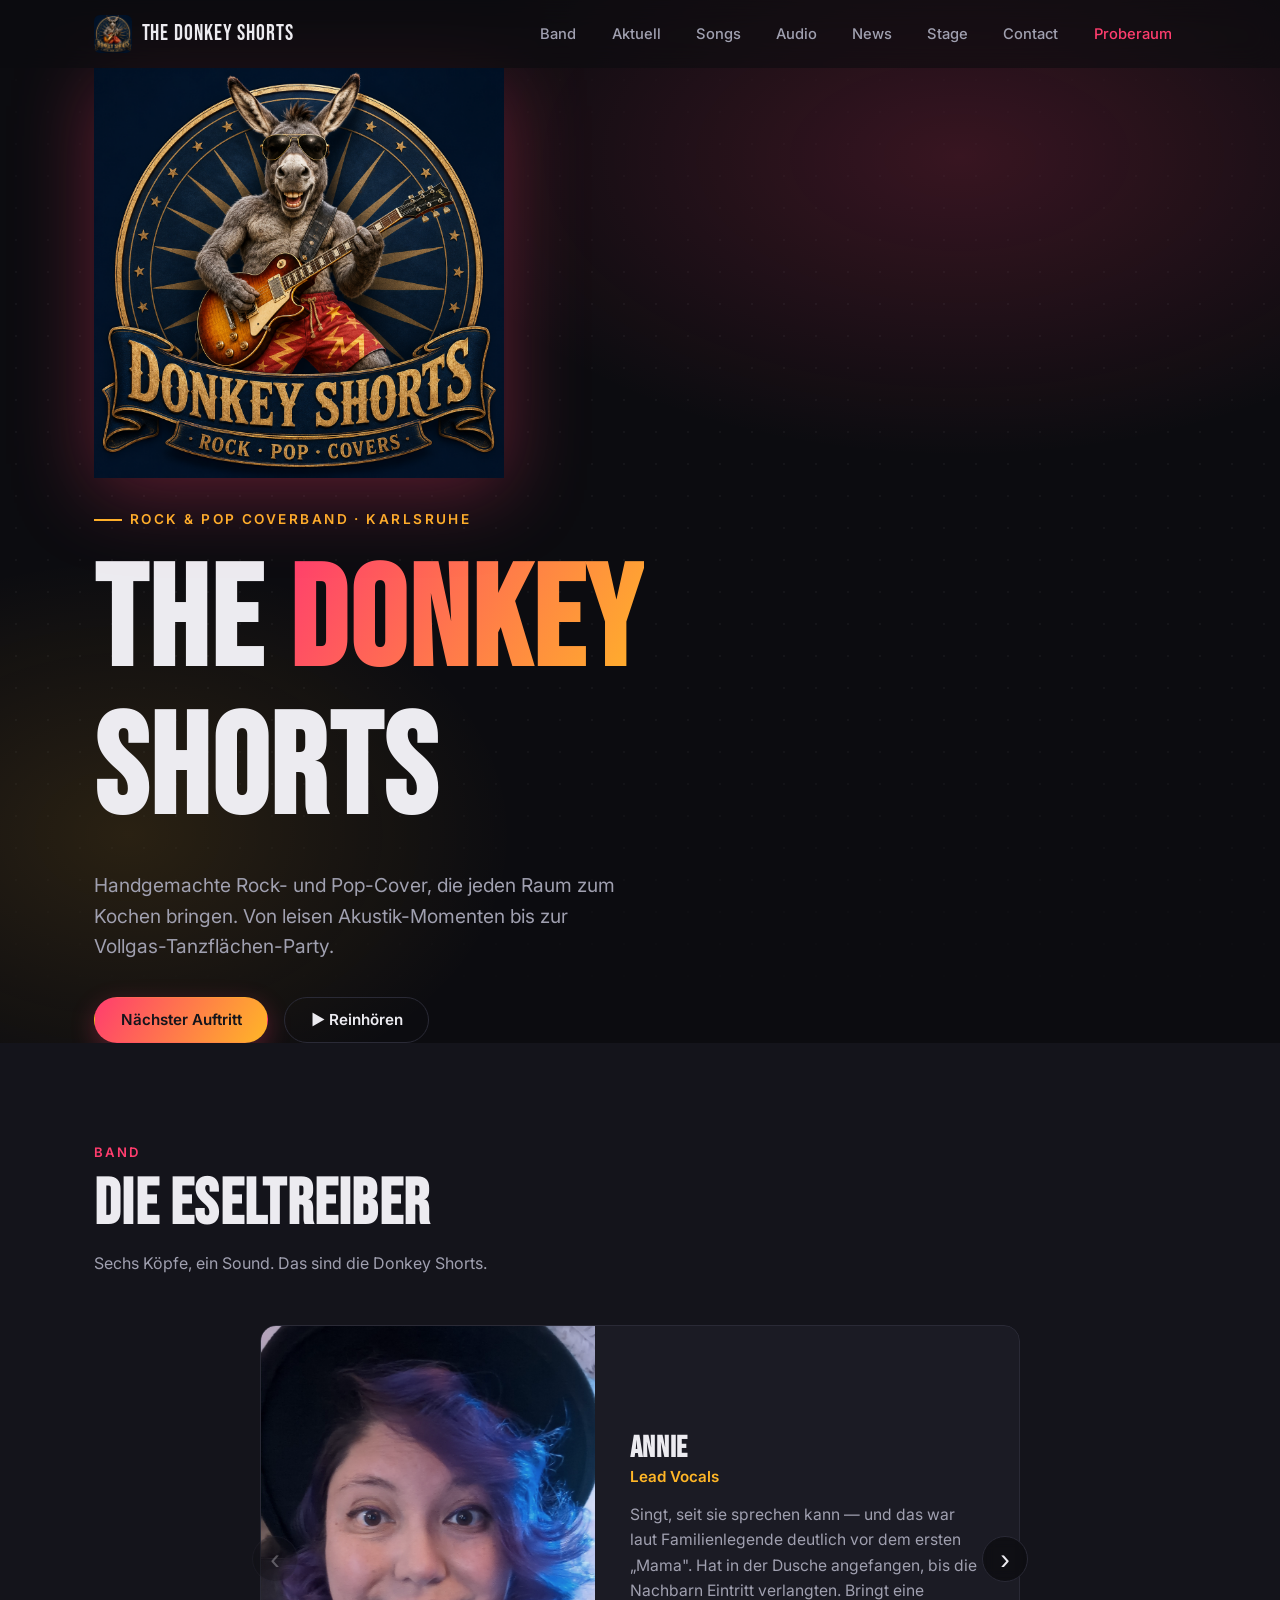
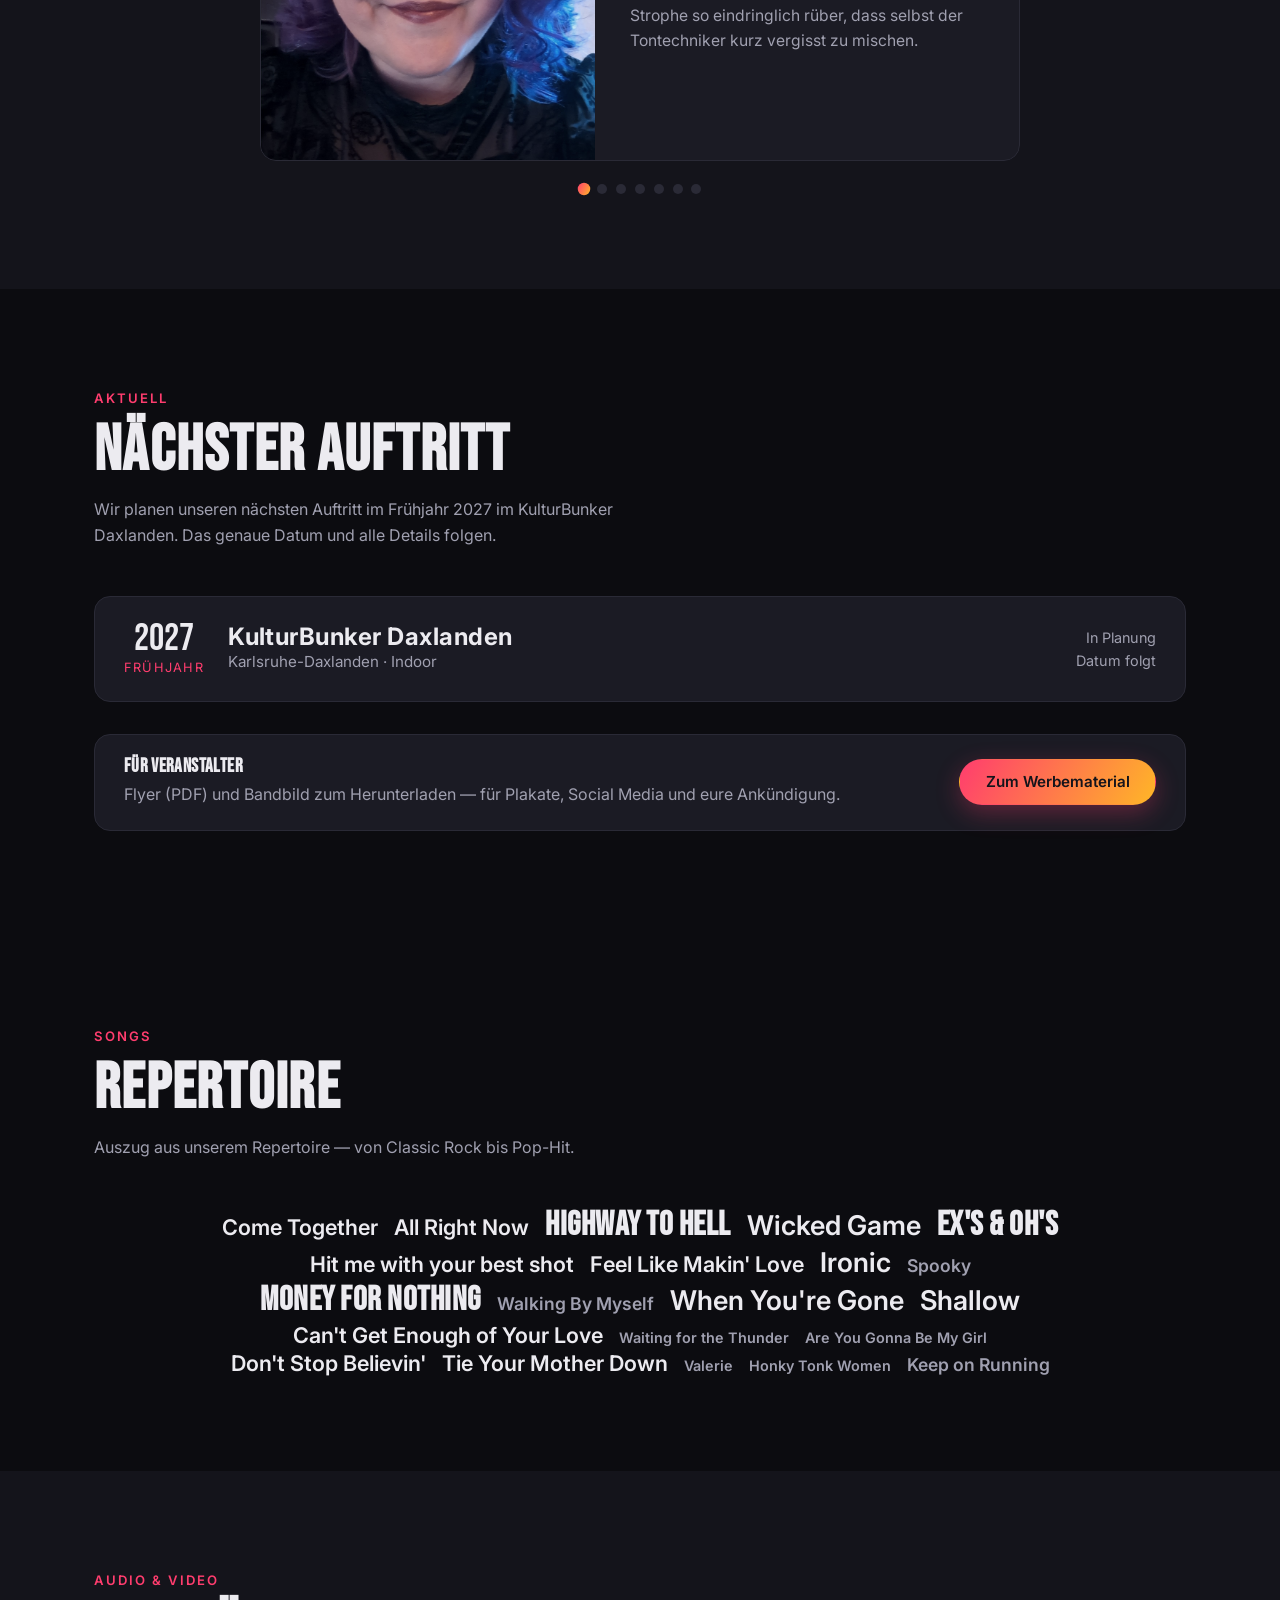
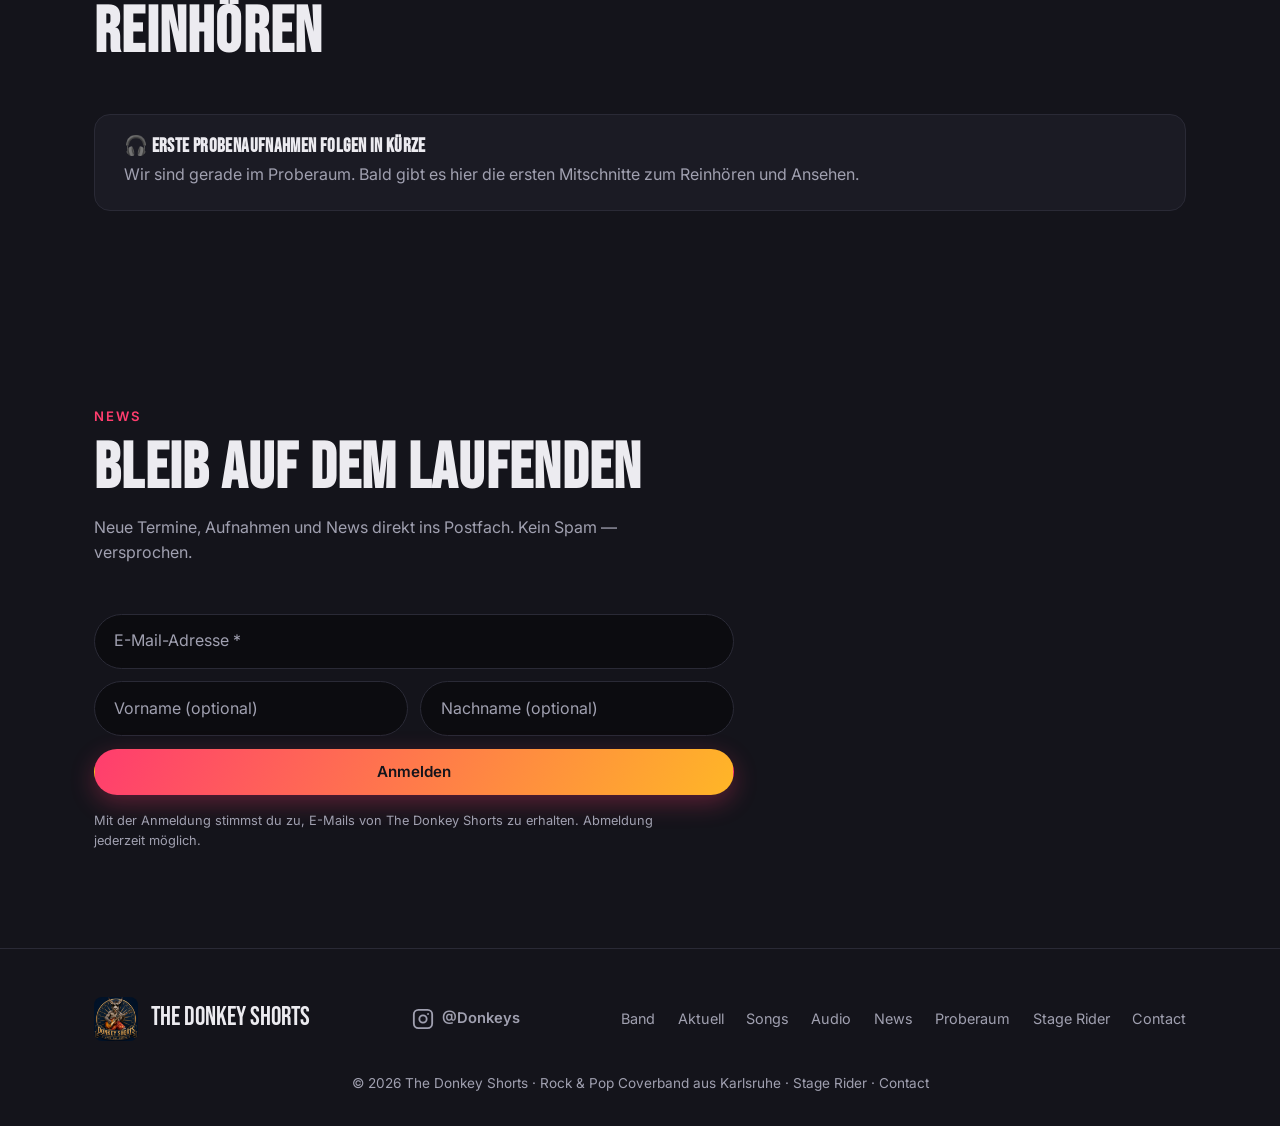
==== commit 8cf6ce95: "Startseite: Audio/Video vorerst ausgeblendet, Hinweis auf erste Probenaufnahmen Co-Authored-By: Clau" ====
--- a/index.html
+++ b/index.html
@@ -4,7 +4,7 @@
   <meta charset="UTF-8">
   <meta name="viewport" content="width=device-width, initial-scale=1.0">
   <title>The Donkey Shorts — Rock & Pop Coverband aus Karlsruhe</title>
-  <meta name="description" content="The Donkey Shorts — Rock & Pop Coverband aus Karlsruhe. Termine, Songs, Audio & Videos.">
+  <meta name="description" content="The Donkey Shorts — Rock & Pop Coverband aus Karlsruhe. Termine, Songs und Stage Rider.">
   <link rel="icon" type="image/png" href="assets/img/logo.png">
   <link rel="preconnect" href="https://fonts.googleapis.com">
   <link rel="preconnect" href="https://fonts.gstatic.com" crossorigin>
@@ -25,7 +25,6 @@
         <li><a href="#aktuell">Aktuell</a></li>
         <li><a href="#songs">Songs</a></li>
         <li><a href="#audio">Audio</a></li>
-        <li><a href="#videos">Video</a></li>
         <li><a href="#newsletter">News</a></li>
         <li><a href="stagerider.html">Stage</a></li>
         <li><a href="contact.html">Contact</a></li>
@@ -182,7 +181,27 @@
     </div>
   </section>
 
-  <!-- ===================== AUDIO ===================== -->
+  <!-- ===================== AUDIO & VIDEO ===================== -->
+  <section class="section alt" id="audio">
+    <div class="container">
+      <div class="section-head reveal">
+        <span class="kicker">Audio &amp; Video</span>
+        <h2>Reinhören</h2>
+      </div>
+
+      <div class="audio-cta reveal">
+        <div>
+          <h3>🎧 Erste Probenaufnahmen folgen in Kürze</h3>
+          <p>Wir sind gerade im Proberaum. Bald gibt es hier die ersten Mitschnitte zum Reinhören und Ansehen.</p>
+        </div>
+      </div>
+    </div>
+  </section>
+
+  <!-- Vorübergehend ausgeblendet: SoundCloud- und YouTube-Einbindungen.
+       Zum Wiederherstellen den alten Block unten wieder einsetzen
+       (und "Video" in Navigation und Footer ergänzen).
+  [AUDIO]
   <section class="section alt" id="audio">
     <div class="container">
       <div class="section-head reveal">
@@ -211,7 +230,7 @@
     </div>
   </section>
 
-  <!-- ===================== VIDEOS ===================== -->
+  [VIDEOS]
   <section class="section" id="videos">
     <div class="container">
       <div class="section-head reveal">
@@ -227,6 +246,7 @@
       </div>
     </div>
   </section>
+  -->
 
   <!-- ===================== NEWSLETTER ===================== -->
   <section class="section alt" id="newsletter">
@@ -277,7 +297,6 @@
           <a href="#aktuell">Aktuell</a>
           <a href="#songs">Songs</a>
           <a href="#audio">Audio</a>
-          <a href="#videos">Video</a>
           <a href="#newsletter">News</a>
           <a href="intern.html">Proberaum</a>
           <a href="stagerider.html">Stage Rider</a>
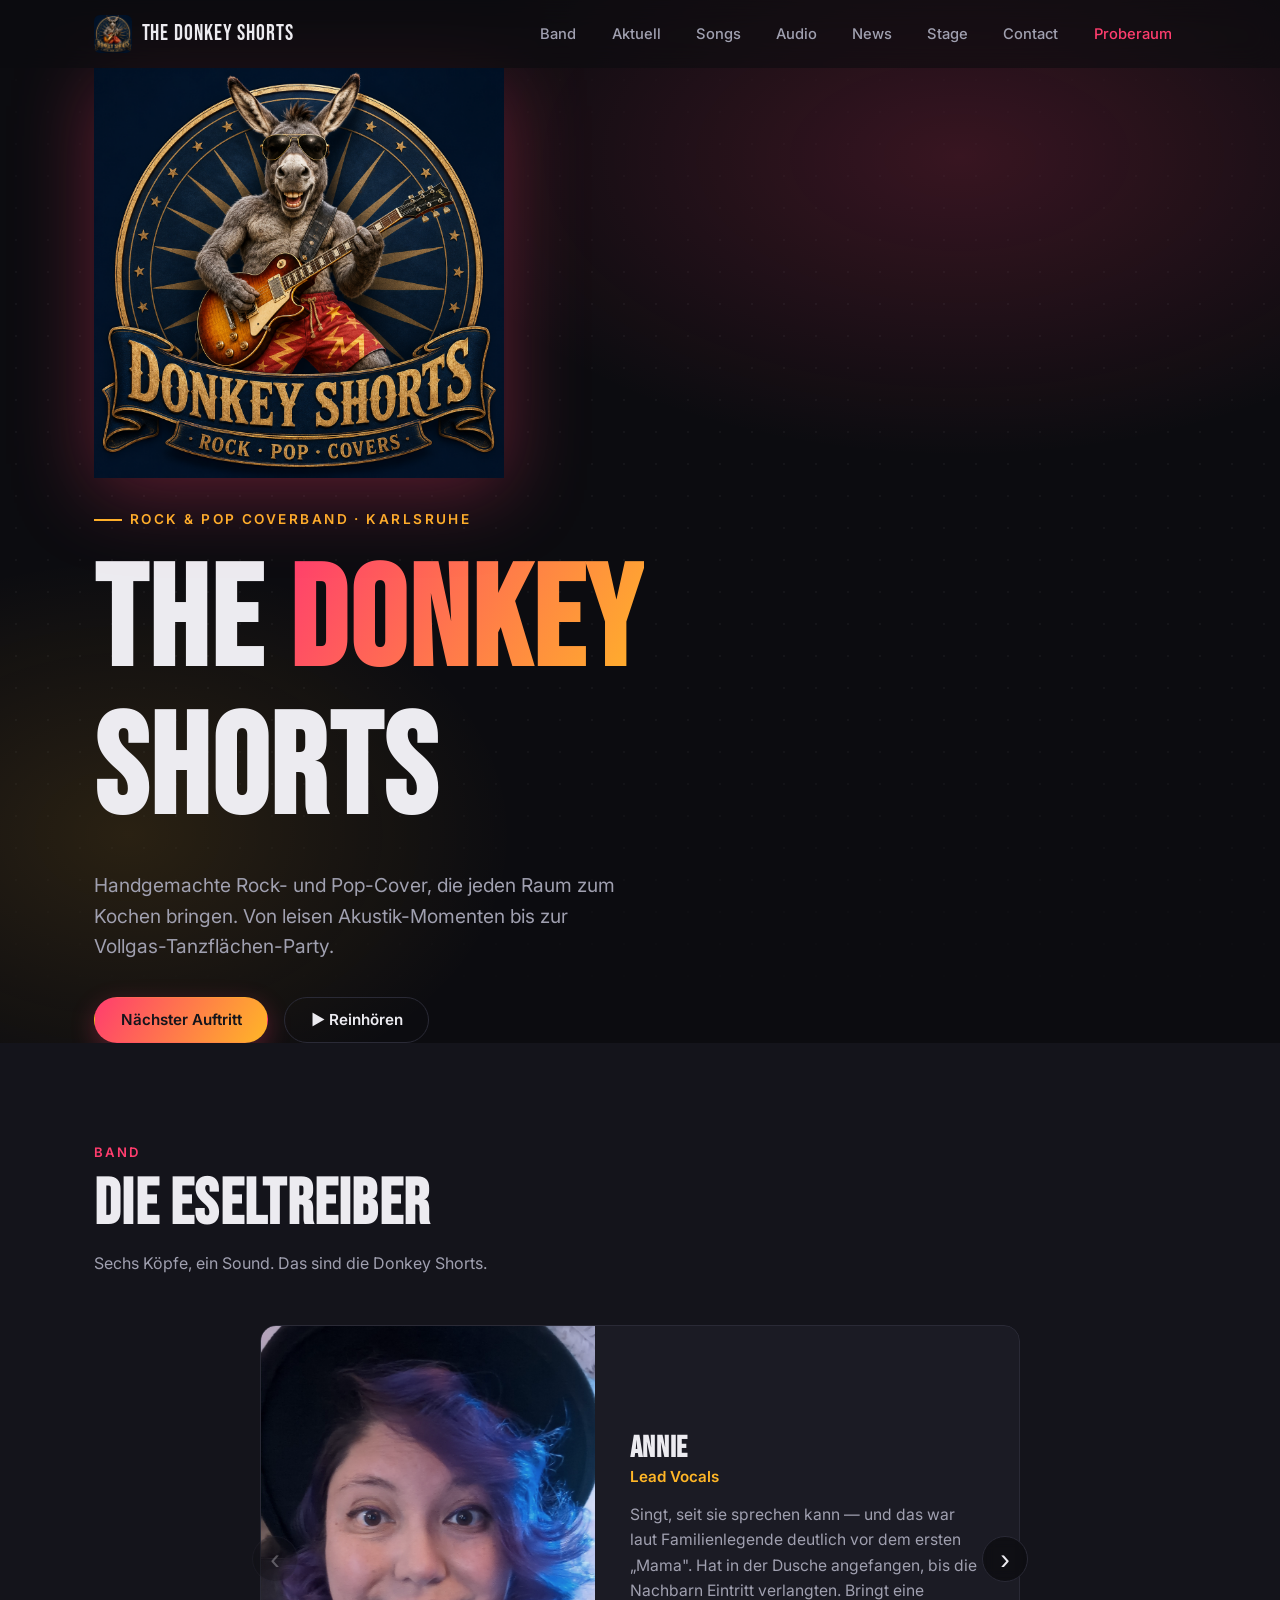
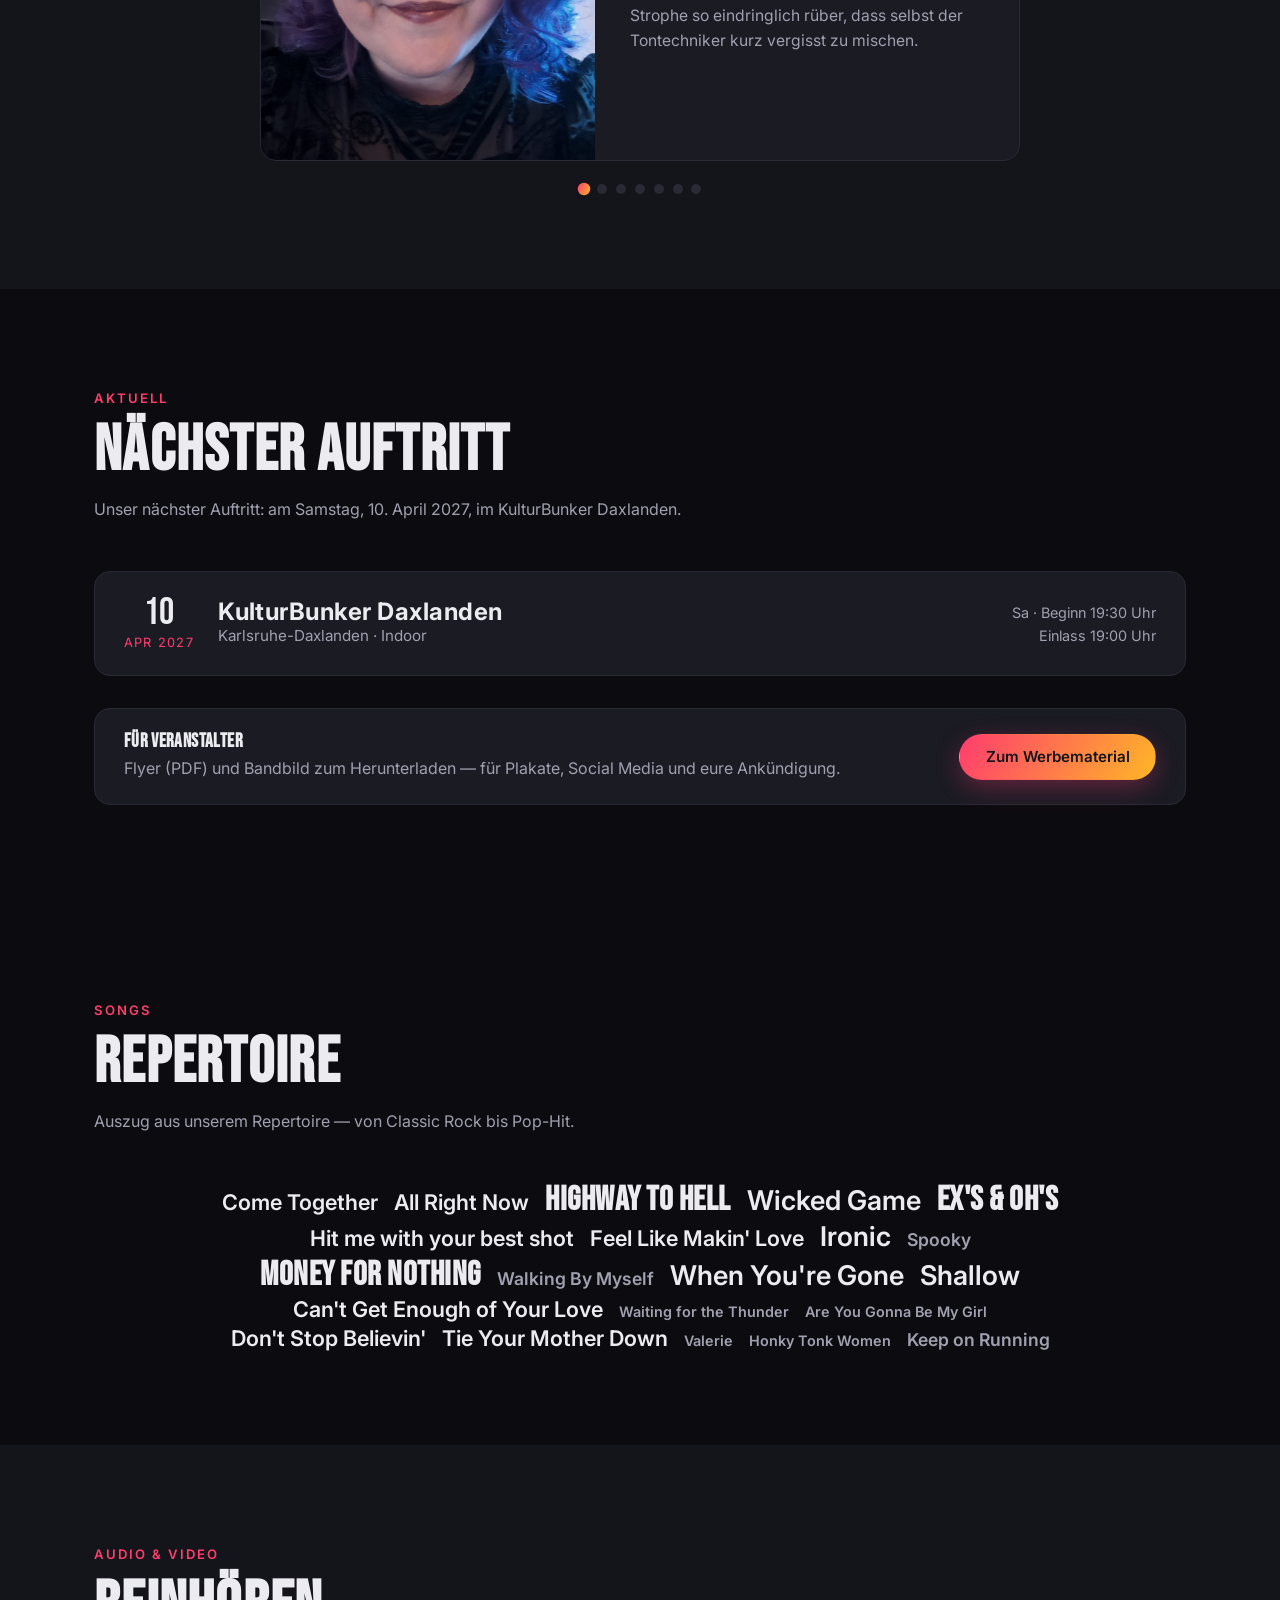
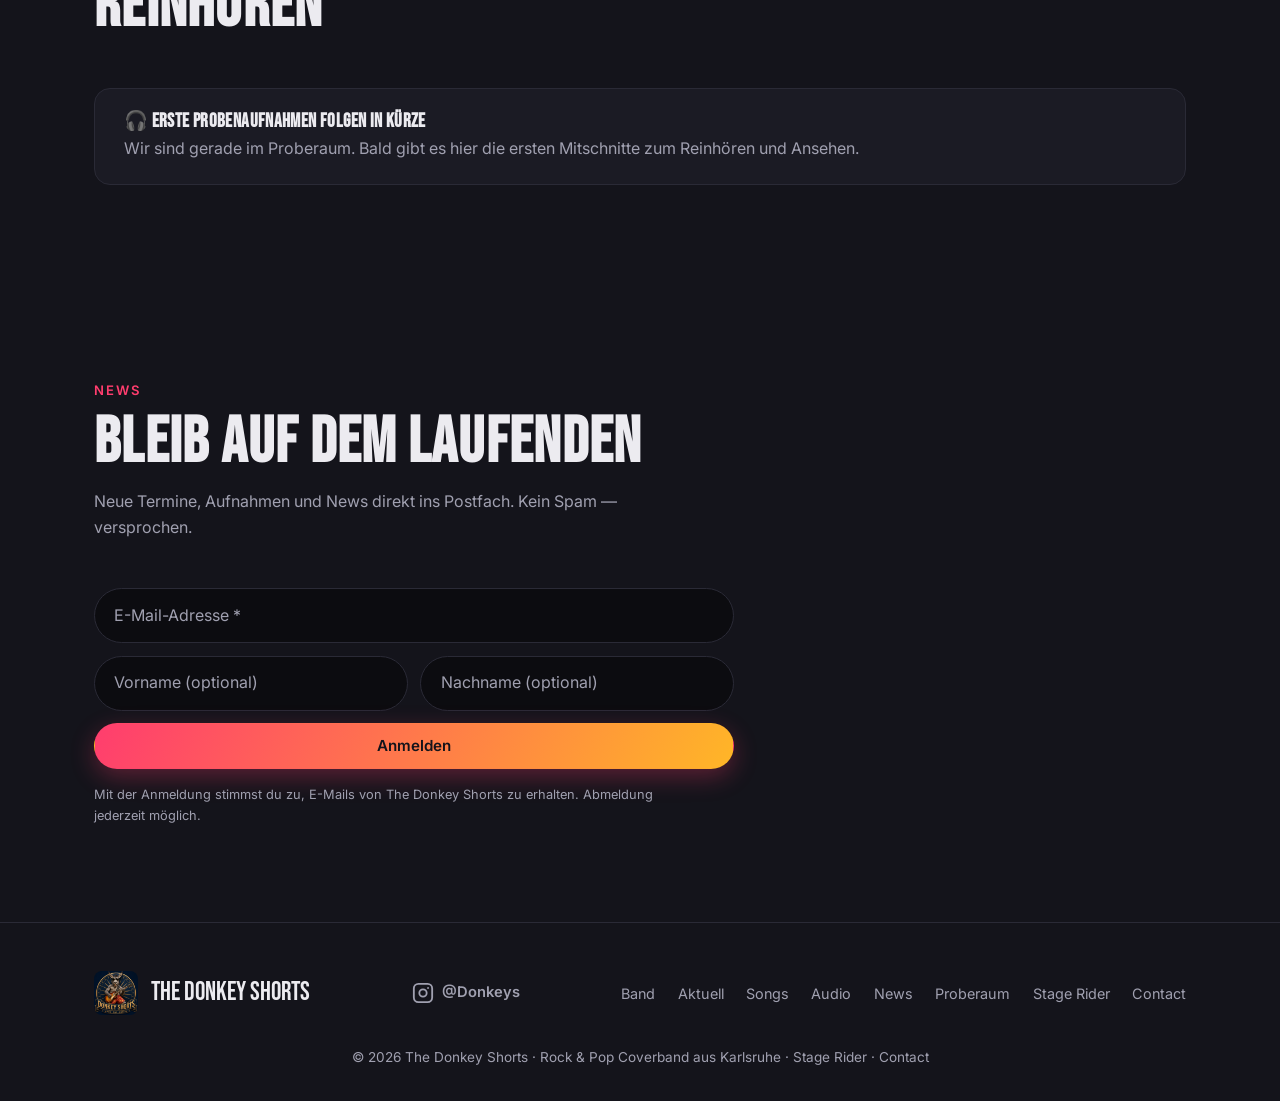
==== commit 17473495: "Termine: KulturBunker Daxlanden am 10. April 2027, Beginn 19:30, Einlass 19:00 Co-Authored-By: Claud" ====
--- a/index.html
+++ b/index.html
@@ -141,17 +141,17 @@
       <div class="section-head reveal">
         <span class="kicker">Aktuell</span>
         <h2>Nächster Auftritt</h2>
-        <p>Wir planen unseren nächsten Auftritt im Frühjahr 2027 im KulturBunker Daxlanden. Das genaue Datum und alle Details folgen.</p>
+        <p>Unser nächster Auftritt: am Samstag, 10. April 2027, im KulturBunker Daxlanden.</p>
       </div>
 
       <div class="gig-list">
         <article class="gig reveal">
-          <div class="gig-date"><div class="day">2027</div><div class="mon">Frühjahr</div></div>
+          <div class="gig-date"><div class="day">10</div><div class="mon">Apr 2027</div></div>
           <div class="gig-info">
             <h3>KulturBunker Daxlanden</h3>
             <p>Karlsruhe-Daxlanden · Indoor</p>
           </div>
-          <div class="gig-meta">In Planung<br>Datum folgt</div>
+          <div class="gig-meta">Sa · Beginn 19:30 Uhr<br>Einlass 19:00 Uhr</div>
         </article>
       </div>
 
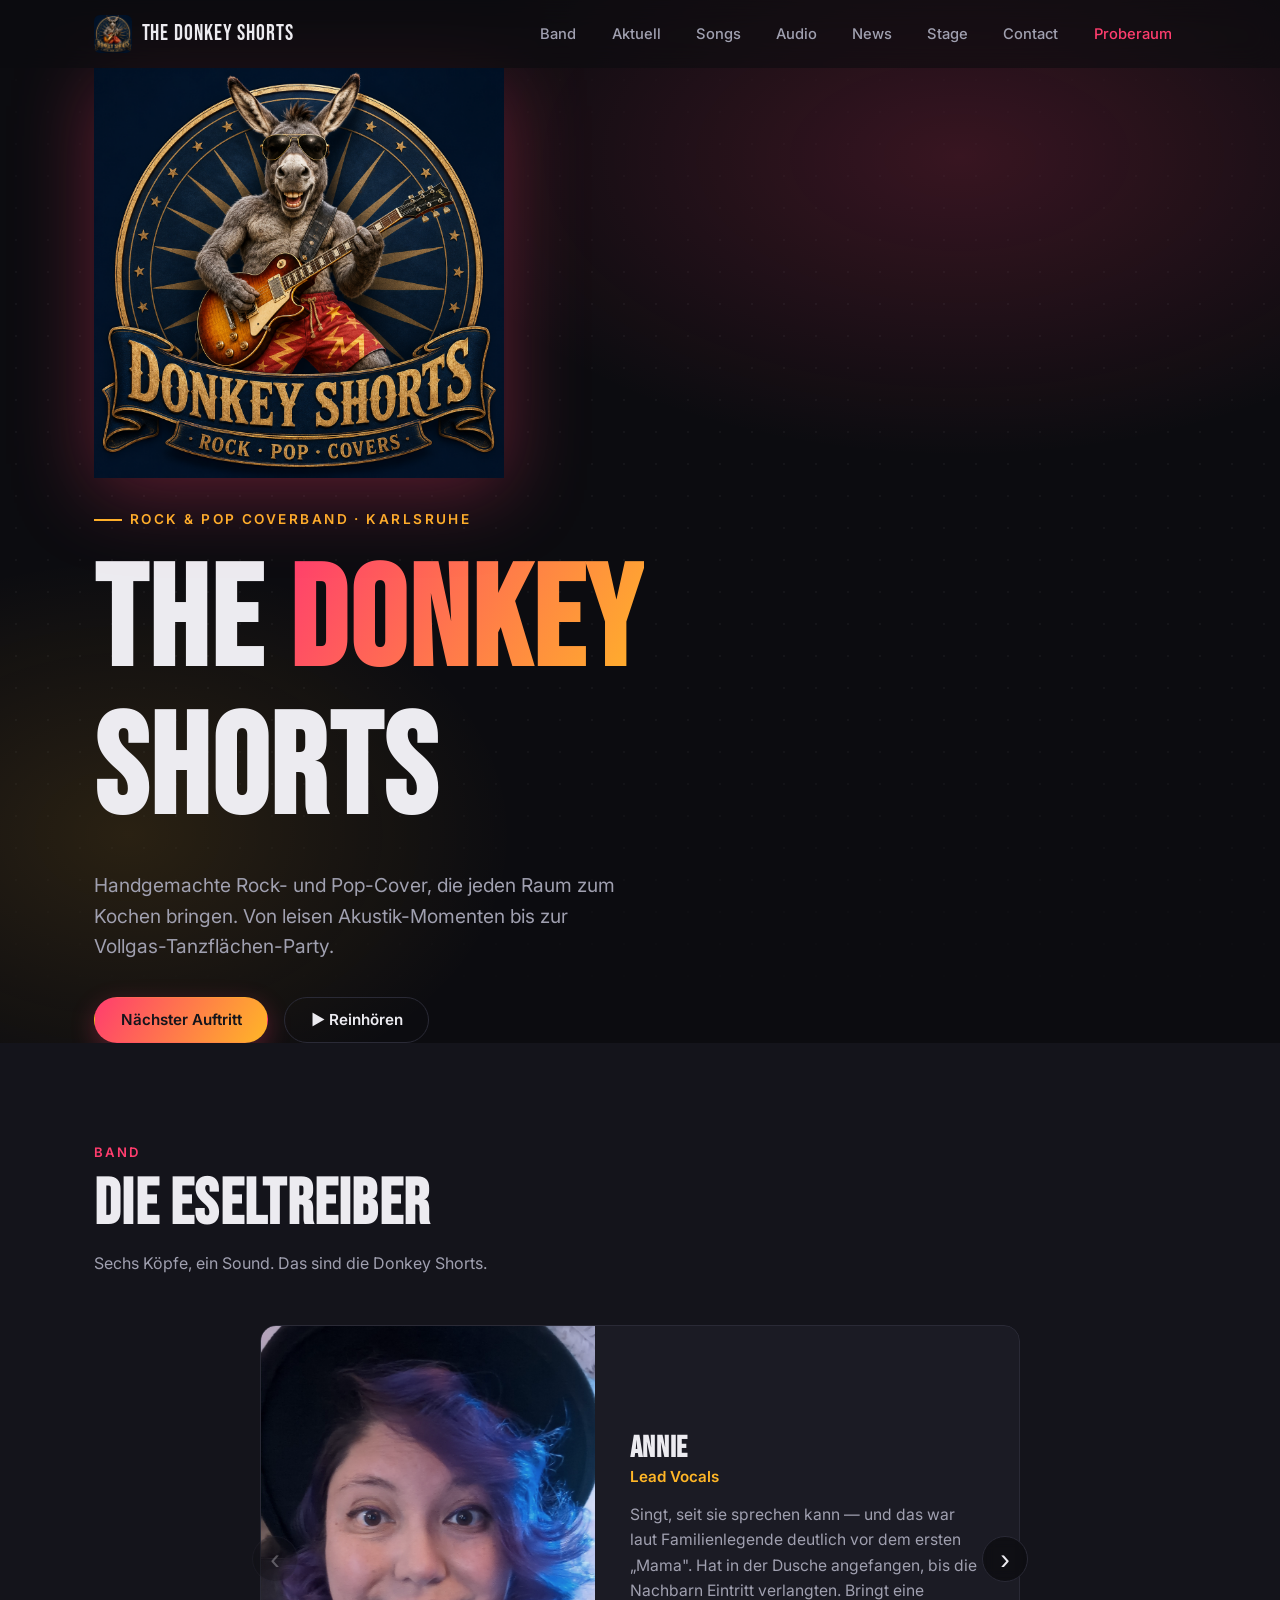
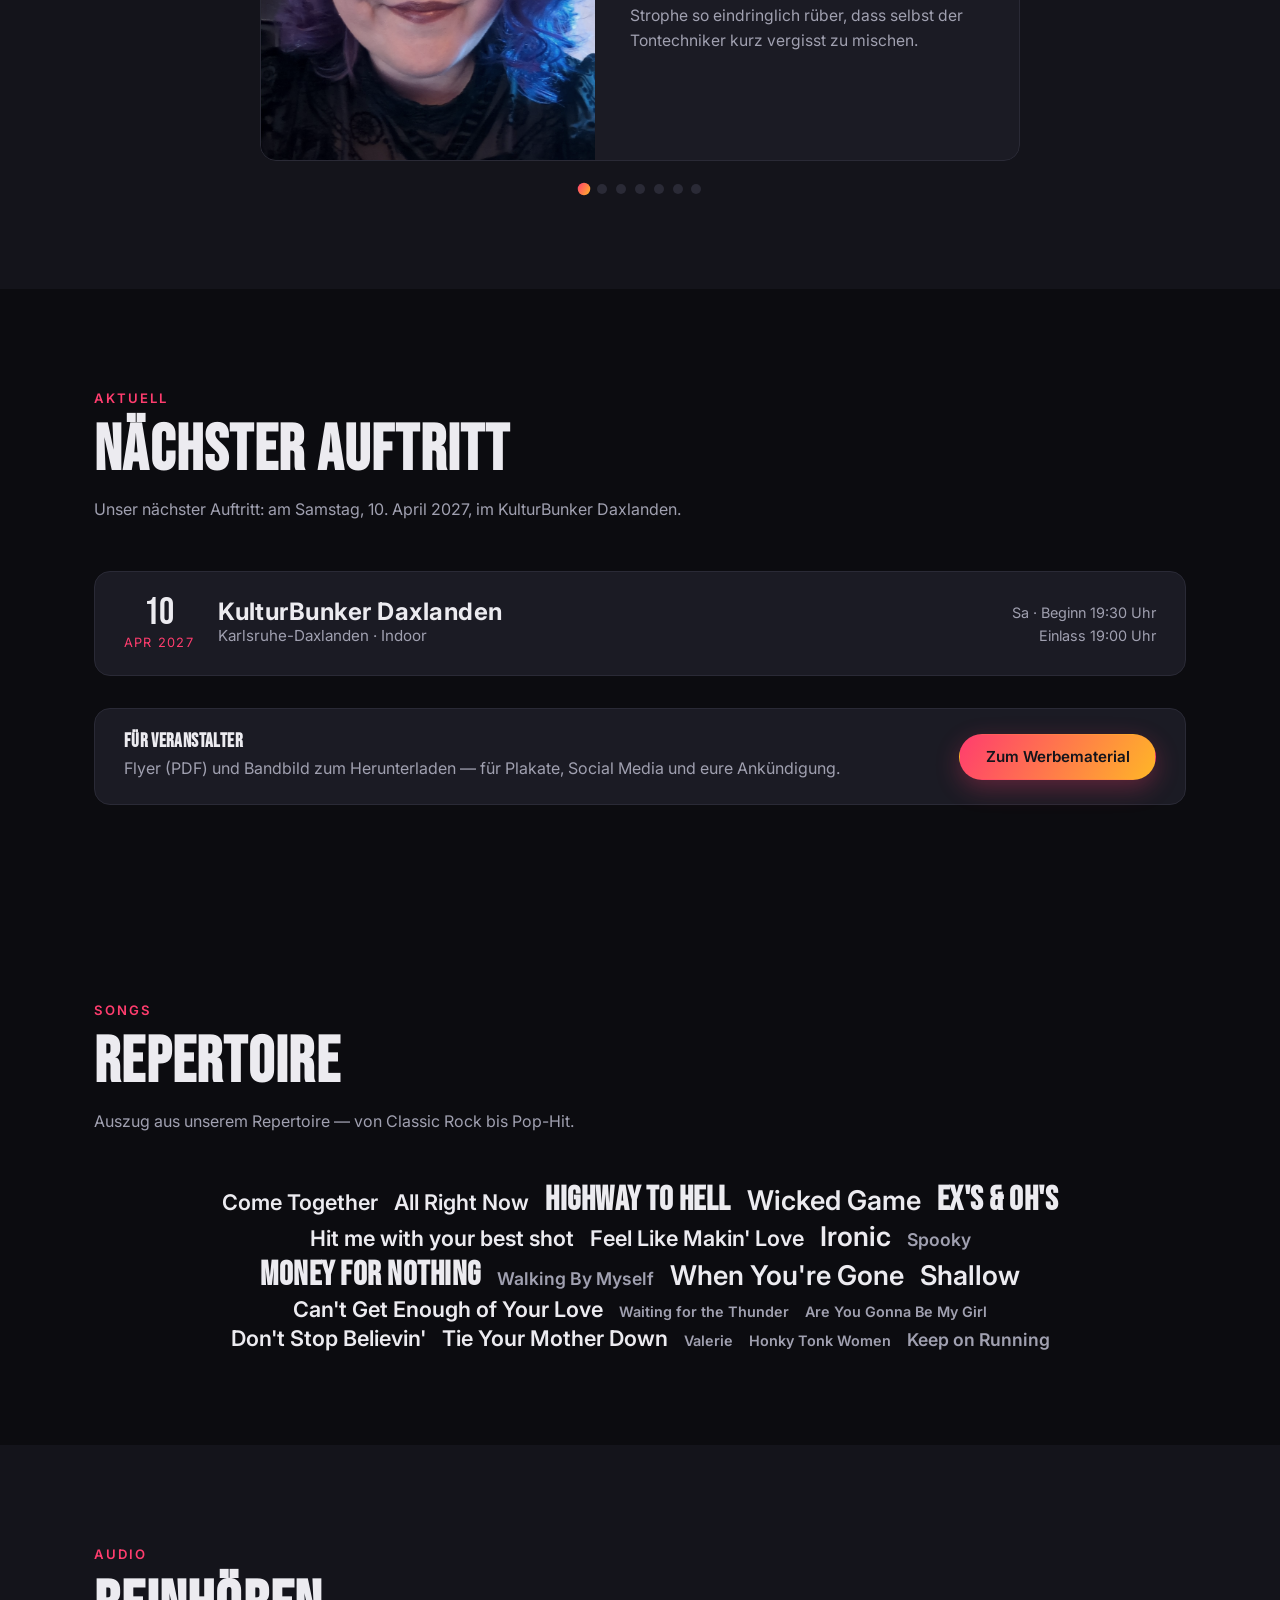
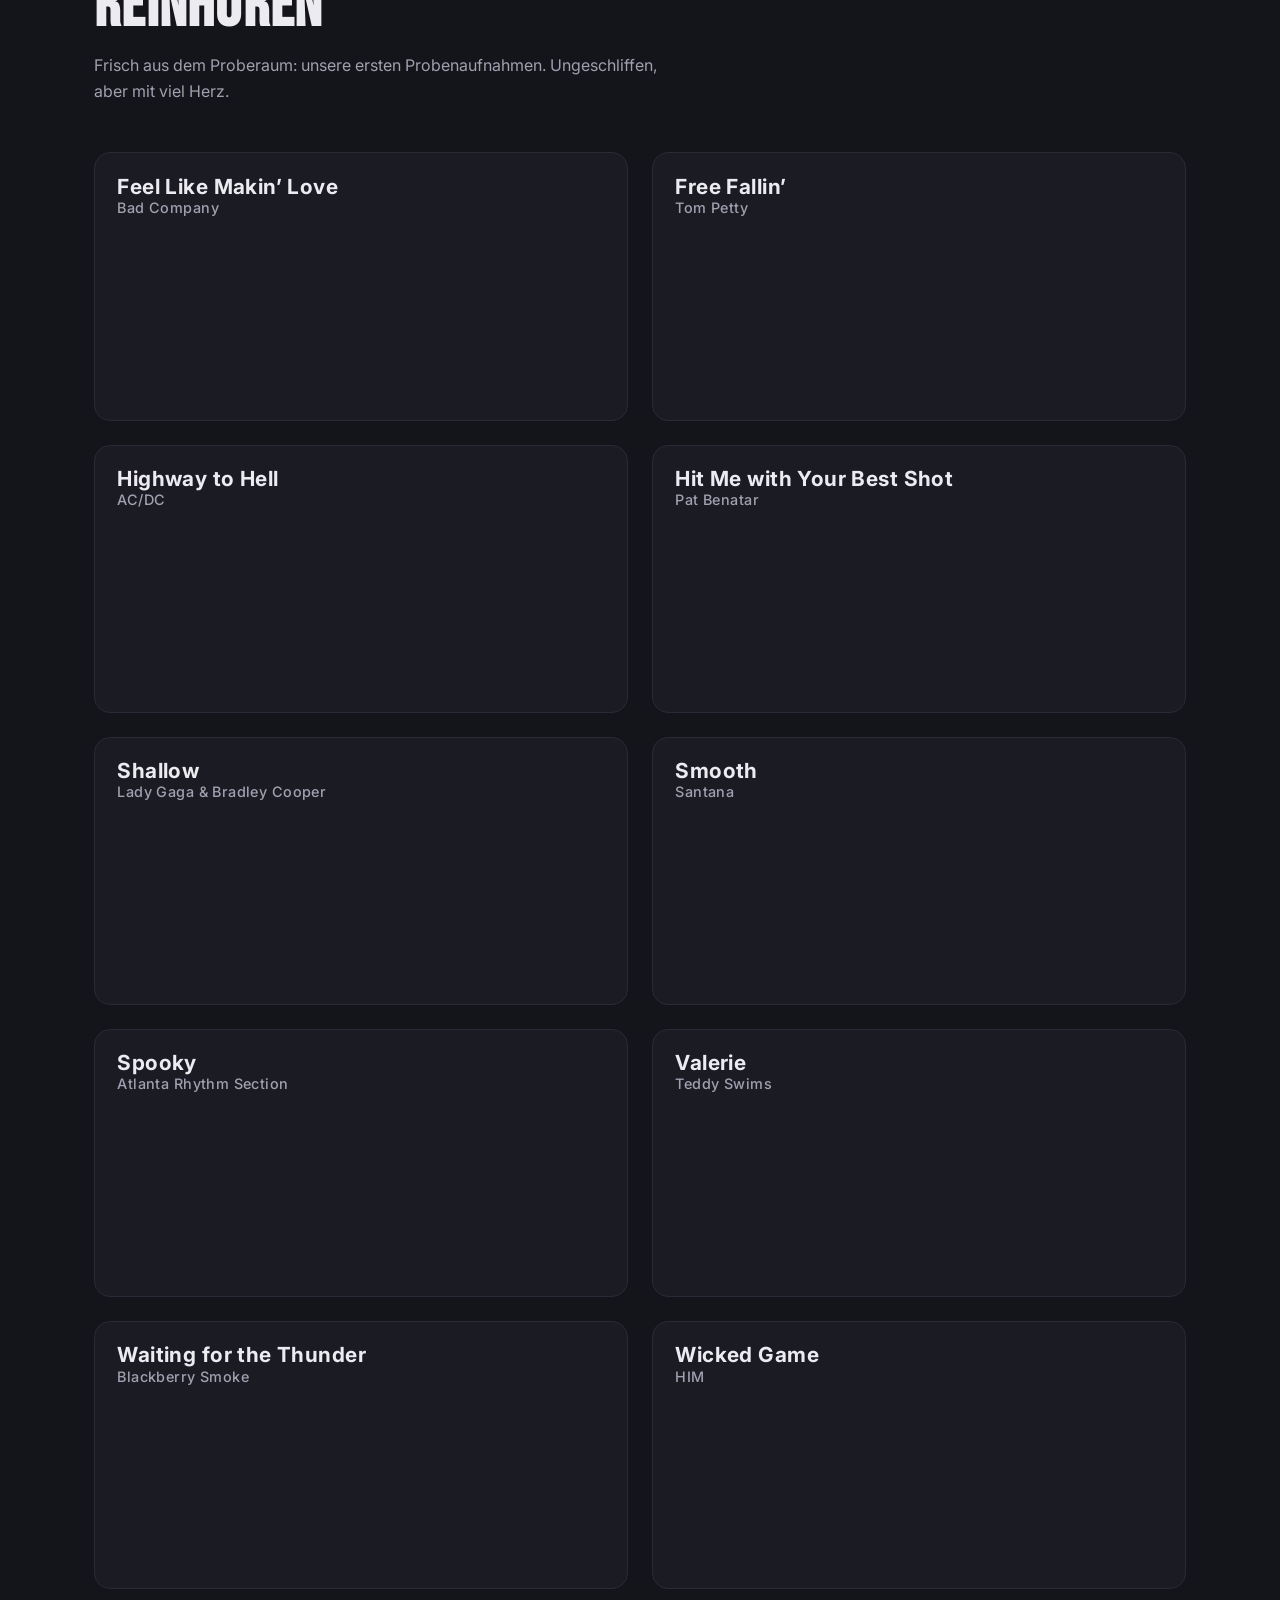
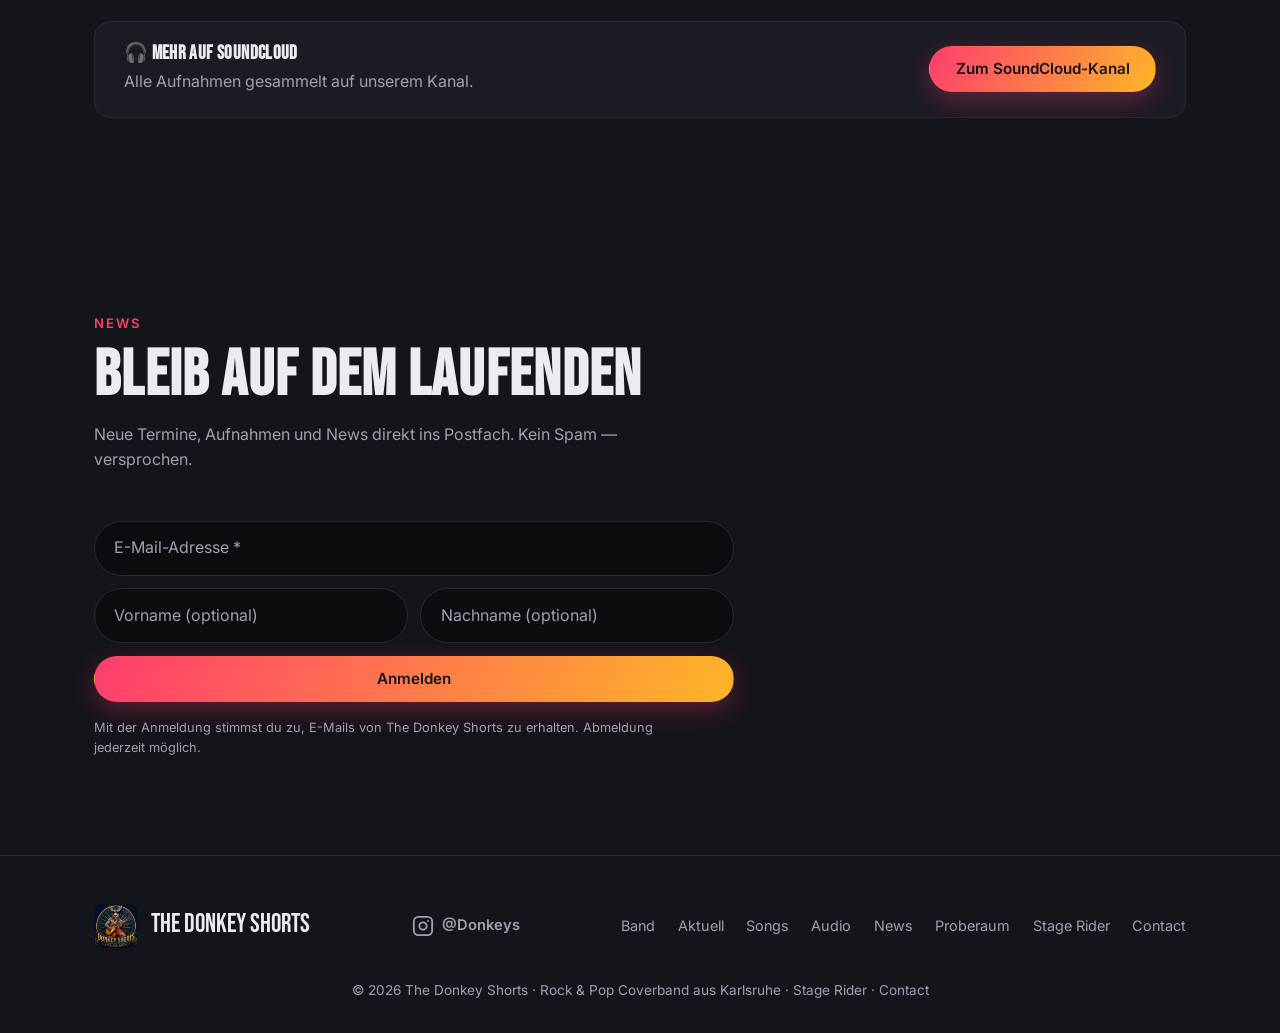
==== commit 4ee5ebec: "Audio: Probenaufnahmen von SoundCloud eingebunden, Link zum SoundCloud-Kanal wieder sichtbar Co-Auth" ====
--- a/index.html
+++ b/index.html
@@ -4,12 +4,12 @@
   <meta charset="UTF-8">
   <meta name="viewport" content="width=device-width, initial-scale=1.0">
   <title>The Donkey Shorts — Rock & Pop Coverband aus Karlsruhe</title>
-  <meta name="description" content="The Donkey Shorts — Rock & Pop Coverband aus Karlsruhe. Termine, Songs und Stage Rider.">
+  <meta name="description" content="The Donkey Shorts — Rock & Pop Coverband aus Karlsruhe. Termine, Songs, Probenaufnahmen und Stage Rider.">
   <link rel="icon" type="image/png" href="assets/img/logo.png">
   <link rel="preconnect" href="https://fonts.googleapis.com">
   <link rel="preconnect" href="https://fonts.gstatic.com" crossorigin>
   <link href="https://fonts.googleapis.com/css2?family=Bebas+Neue&family=Inter:wght@400;500;600;700;800&display=swap" rel="stylesheet">
-  <link rel="stylesheet" href="css/style.css?v=11">
+  <link rel="stylesheet" href="css/style.css?v=12">
 </head>
 <body>
 
@@ -181,55 +181,101 @@
     </div>
   </section>
 
-  <!-- ===================== AUDIO & VIDEO ===================== -->
-  <section class="section alt" id="audio">
-    <div class="container">
-      <div class="section-head reveal">
-        <span class="kicker">Audio &amp; Video</span>
-        <h2>Reinhören</h2>
-      </div>
-
-      <div class="audio-cta reveal">
-        <div>
-          <h3>🎧 Erste Probenaufnahmen folgen in Kürze</h3>
-          <p>Wir sind gerade im Proberaum. Bald gibt es hier die ersten Mitschnitte zum Reinhören und Ansehen.</p>
-        </div>
-      </div>
-    </div>
-  </section>
-
-  <!-- Vorübergehend ausgeblendet: SoundCloud- und YouTube-Einbindungen.
-       Zum Wiederherstellen den alten Block unten wieder einsetzen
-       (und "Video" in Navigation und Footer ergänzen).
-  [AUDIO]
+  <!-- ===================== AUDIO ===================== -->
   <section class="section alt" id="audio">
     <div class="container">
       <div class="section-head reveal">
         <span class="kicker">Audio</span>
         <h2>Reinhören</h2>
-        <p>Live-Mitschnitte und Demos. Mehr auf unserem SoundCloud-Kanal.</p>
-      </div>
-
-      <div class="audio-wrap">
-        <div class="audio-card reveal">
-          <h3>Hollywood Hills <span class="audio-artist">Sunrise Avenue</span></h3>
-          <iframe class="sc-player" width="100%" height="166" scrolling="no" frameborder="no"
-            allow="autoplay; encrypted-media" loading="lazy"
-            title="Hollywood Hills — Sunrise Avenue (SoundCloud)"
-            src="https://w.soundcloud.com/player/?url=https%3A%2F%2Fsoundcloud.com%2Fdonkey-shorts-950753435%2Fhollywood-hills-final&color=%23ff5500&auto_play=false&hide_related=true&show_comments=false&show_reposts=false&show_teaser=false"></iframe>
+        <p>Frisch aus dem Proberaum: unsere ersten Probenaufnahmen. Ungeschliffen, aber mit viel Herz.</p>
+      </div>
+
+      <div class="audio-wrap audio-grid">
+        <div class="audio-card reveal">
+          <h3>Feel Like Makin’ Love <span class="audio-artist">Bad Company</span></h3>
+          <iframe class="sc-player" width="100%" height="166" scrolling="no" frameborder="no"
+            allow="autoplay; encrypted-media" loading="lazy"
+            title="Feel Like Makin’ Love — Bad Company (SoundCloud)"
+            src="https://w.soundcloud.com/player/?url=https%3A%2F%2Fsoundcloud.com%2Fdonkey-shorts-950753435%2Ffeellikemakinglove-2&color=%23ff5500&auto_play=false&hide_related=true&show_comments=false&show_reposts=false&show_teaser=false"></iframe>
+        </div>
+        <div class="audio-card reveal">
+          <h3>Free Fallin’ <span class="audio-artist">Tom Petty</span></h3>
+          <iframe class="sc-player" width="100%" height="166" scrolling="no" frameborder="no"
+            allow="autoplay; encrypted-media" loading="lazy"
+            title="Free Fallin’ — Tom Petty (SoundCloud)"
+            src="https://w.soundcloud.com/player/?url=https%3A%2F%2Fsoundcloud.com%2Fdonkey-shorts-950753435%2Ffreefalling-3&color=%23ff5500&auto_play=false&hide_related=true&show_comments=false&show_reposts=false&show_teaser=false"></iframe>
+        </div>
+        <div class="audio-card reveal">
+          <h3>Highway to Hell <span class="audio-artist">AC/DC</span></h3>
+          <iframe class="sc-player" width="100%" height="166" scrolling="no" frameborder="no"
+            allow="autoplay; encrypted-media" loading="lazy"
+            title="Highway to Hell — AC/DC (SoundCloud)"
+            src="https://w.soundcloud.com/player/?url=https%3A%2F%2Fsoundcloud.com%2Fdonkey-shorts-950753435%2Fhighwaybest-4&color=%23ff5500&auto_play=false&hide_related=true&show_comments=false&show_reposts=false&show_teaser=false"></iframe>
+        </div>
+        <div class="audio-card reveal">
+          <h3>Hit Me with Your Best Shot <span class="audio-artist">Pat Benatar</span></h3>
+          <iframe class="sc-player" width="100%" height="166" scrolling="no" frameborder="no"
+            allow="autoplay; encrypted-media" loading="lazy"
+            title="Hit Me with Your Best Shot — Pat Benatar (SoundCloud)"
+            src="https://w.soundcloud.com/player/?url=https%3A%2F%2Fsoundcloud.com%2Fdonkey-shorts-950753435%2Fhitme-5&color=%23ff5500&auto_play=false&hide_related=true&show_comments=false&show_reposts=false&show_teaser=false"></iframe>
+        </div>
+        <div class="audio-card reveal">
+          <h3>Shallow <span class="audio-artist">Lady Gaga &amp; Bradley Cooper</span></h3>
+          <iframe class="sc-player" width="100%" height="166" scrolling="no" frameborder="no"
+            allow="autoplay; encrypted-media" loading="lazy"
+            title="Shallow — Lady Gaga &amp; Bradley Cooper (SoundCloud)"
+            src="https://w.soundcloud.com/player/?url=https%3A%2F%2Fsoundcloud.com%2Fdonkey-shorts-950753435%2Fshallow-7&color=%23ff5500&auto_play=false&hide_related=true&show_comments=false&show_reposts=false&show_teaser=false"></iframe>
+        </div>
+        <div class="audio-card reveal">
+          <h3>Smooth <span class="audio-artist">Santana</span></h3>
+          <iframe class="sc-player" width="100%" height="166" scrolling="no" frameborder="no"
+            allow="autoplay; encrypted-media" loading="lazy"
+            title="Smooth — Santana (SoundCloud)"
+            src="https://w.soundcloud.com/player/?url=https%3A%2F%2Fsoundcloud.com%2Fdonkey-shorts-950753435%2Fsmooth-8&color=%23ff5500&auto_play=false&hide_related=true&show_comments=false&show_reposts=false&show_teaser=false"></iframe>
+        </div>
+        <div class="audio-card reveal">
+          <h3>Spooky <span class="audio-artist">Atlanta Rhythm Section</span></h3>
+          <iframe class="sc-player" width="100%" height="166" scrolling="no" frameborder="no"
+            allow="autoplay; encrypted-media" loading="lazy"
+            title="Spooky — Atlanta Rhythm Section (SoundCloud)"
+            src="https://w.soundcloud.com/player/?url=https%3A%2F%2Fsoundcloud.com%2Fdonkey-shorts-950753435%2Fspooky-9&color=%23ff5500&auto_play=false&hide_related=true&show_comments=false&show_reposts=false&show_teaser=false"></iframe>
+        </div>
+        <div class="audio-card reveal">
+          <h3>Valerie <span class="audio-artist">Teddy Swims</span></h3>
+          <iframe class="sc-player" width="100%" height="166" scrolling="no" frameborder="no"
+            allow="autoplay; encrypted-media" loading="lazy"
+            title="Valerie — Teddy Swims (SoundCloud)"
+            src="https://w.soundcloud.com/player/?url=https%3A%2F%2Fsoundcloud.com%2Fdonkey-shorts-950753435%2Fvalerie-10&color=%23ff5500&auto_play=false&hide_related=true&show_comments=false&show_reposts=false&show_teaser=false"></iframe>
+        </div>
+        <div class="audio-card reveal">
+          <h3>Waiting for the Thunder <span class="audio-artist">Blackberry Smoke</span></h3>
+          <iframe class="sc-player" width="100%" height="166" scrolling="no" frameborder="no"
+            allow="autoplay; encrypted-media" loading="lazy"
+            title="Waiting for the Thunder — Blackberry Smoke (SoundCloud)"
+            src="https://w.soundcloud.com/player/?url=https%3A%2F%2Fsoundcloud.com%2Fdonkey-shorts-950753435%2Fwaitingforthethunder-11&color=%23ff5500&auto_play=false&hide_related=true&show_comments=false&show_reposts=false&show_teaser=false"></iframe>
+        </div>
+        <div class="audio-card reveal">
+          <h3>Wicked Game <span class="audio-artist">HIM</span></h3>
+          <iframe class="sc-player" width="100%" height="166" scrolling="no" frameborder="no"
+            allow="autoplay; encrypted-media" loading="lazy"
+            title="Wicked Game — HIM (SoundCloud)"
+            src="https://w.soundcloud.com/player/?url=https%3A%2F%2Fsoundcloud.com%2Fdonkey-shorts-950753435%2Fwicket-game-his-12&color=%23ff5500&auto_play=false&hide_related=true&show_comments=false&show_reposts=false&show_teaser=false"></iframe>
         </div>
       </div>
 
       <div class="audio-cta reveal">
         <div>
           <h3>🎧 Mehr auf SoundCloud</h3>
-          <p>Unser kompletter Stream mit allen Aufnahmen.</p>
+          <p>Alle Aufnahmen gesammelt auf unserem Kanal.</p>
         </div>
         <a href="https://soundcloud.com/donkey-shorts-950753435" target="_blank" rel="noopener" class="btn btn-primary">Zum SoundCloud-Kanal</a>
       </div>
     </div>
   </section>
 
+  <!-- Vorübergehend ausgeblendet: YouTube-Einbindung.
+       Zum Wiederherstellen den Block unten wieder einsetzen
+       (und "Video" in Navigation und Footer ergänzen).
   [VIDEOS]
   <section class="section" id="videos">
     <div class="container">
--- a/css/style.css
+++ b/css/style.css
@@ -254,6 +254,8 @@
 
 /* ---------- Audio ---------- */
 .audio-wrap { display: grid; grid-template-columns: 1fr; gap: 2rem; }
+.audio-grid { grid-template-columns: repeat(2, 1fr); gap: 1.5rem; }
+.audio-grid .audio-card { padding: 1.4rem; }
 .audio-card { background: var(--bg-card); border: 1px solid var(--line); border-radius: var(--radius); padding: 1.8rem; }
 .audio-card h3 { font-family: 'Inter', sans-serif; font-weight: 700; font-size: 1.3rem; margin-bottom: 1rem; }
 .audio-artist { display: block; font-weight: 500; font-size: .9rem; color: var(--text-dim); margin-top: .15rem; }
@@ -414,7 +416,7 @@
   }
   .nav-links.open { transform: none; }
   .footer-links { display: none; }
-  .audio-wrap { grid-template-columns: 1fr; }
+  .audio-wrap, .audio-grid { grid-template-columns: 1fr; }
   .gig { grid-template-columns: auto 1fr; }
   .gig-meta { grid-column: 2; text-align: left; }
   /* Weniger Leerraum oben/unten je Sektion, damit nach dem Sprung
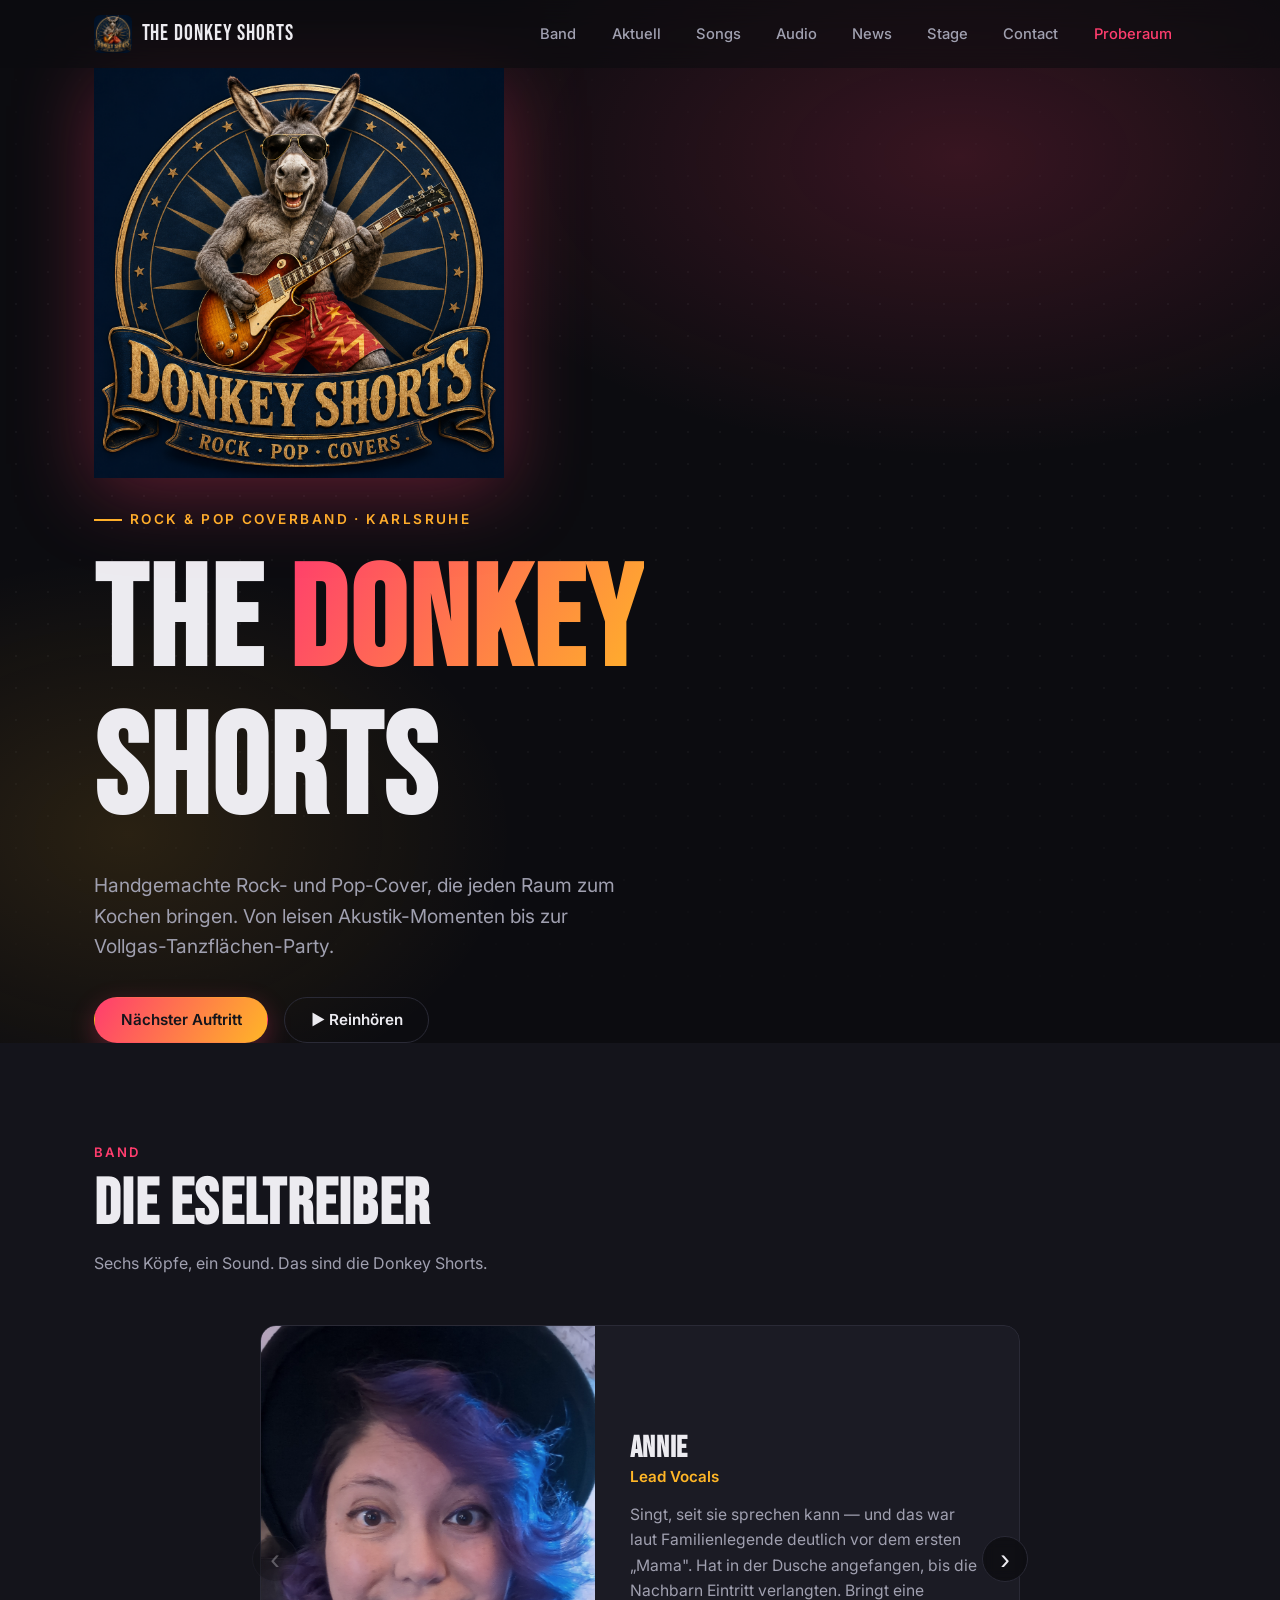
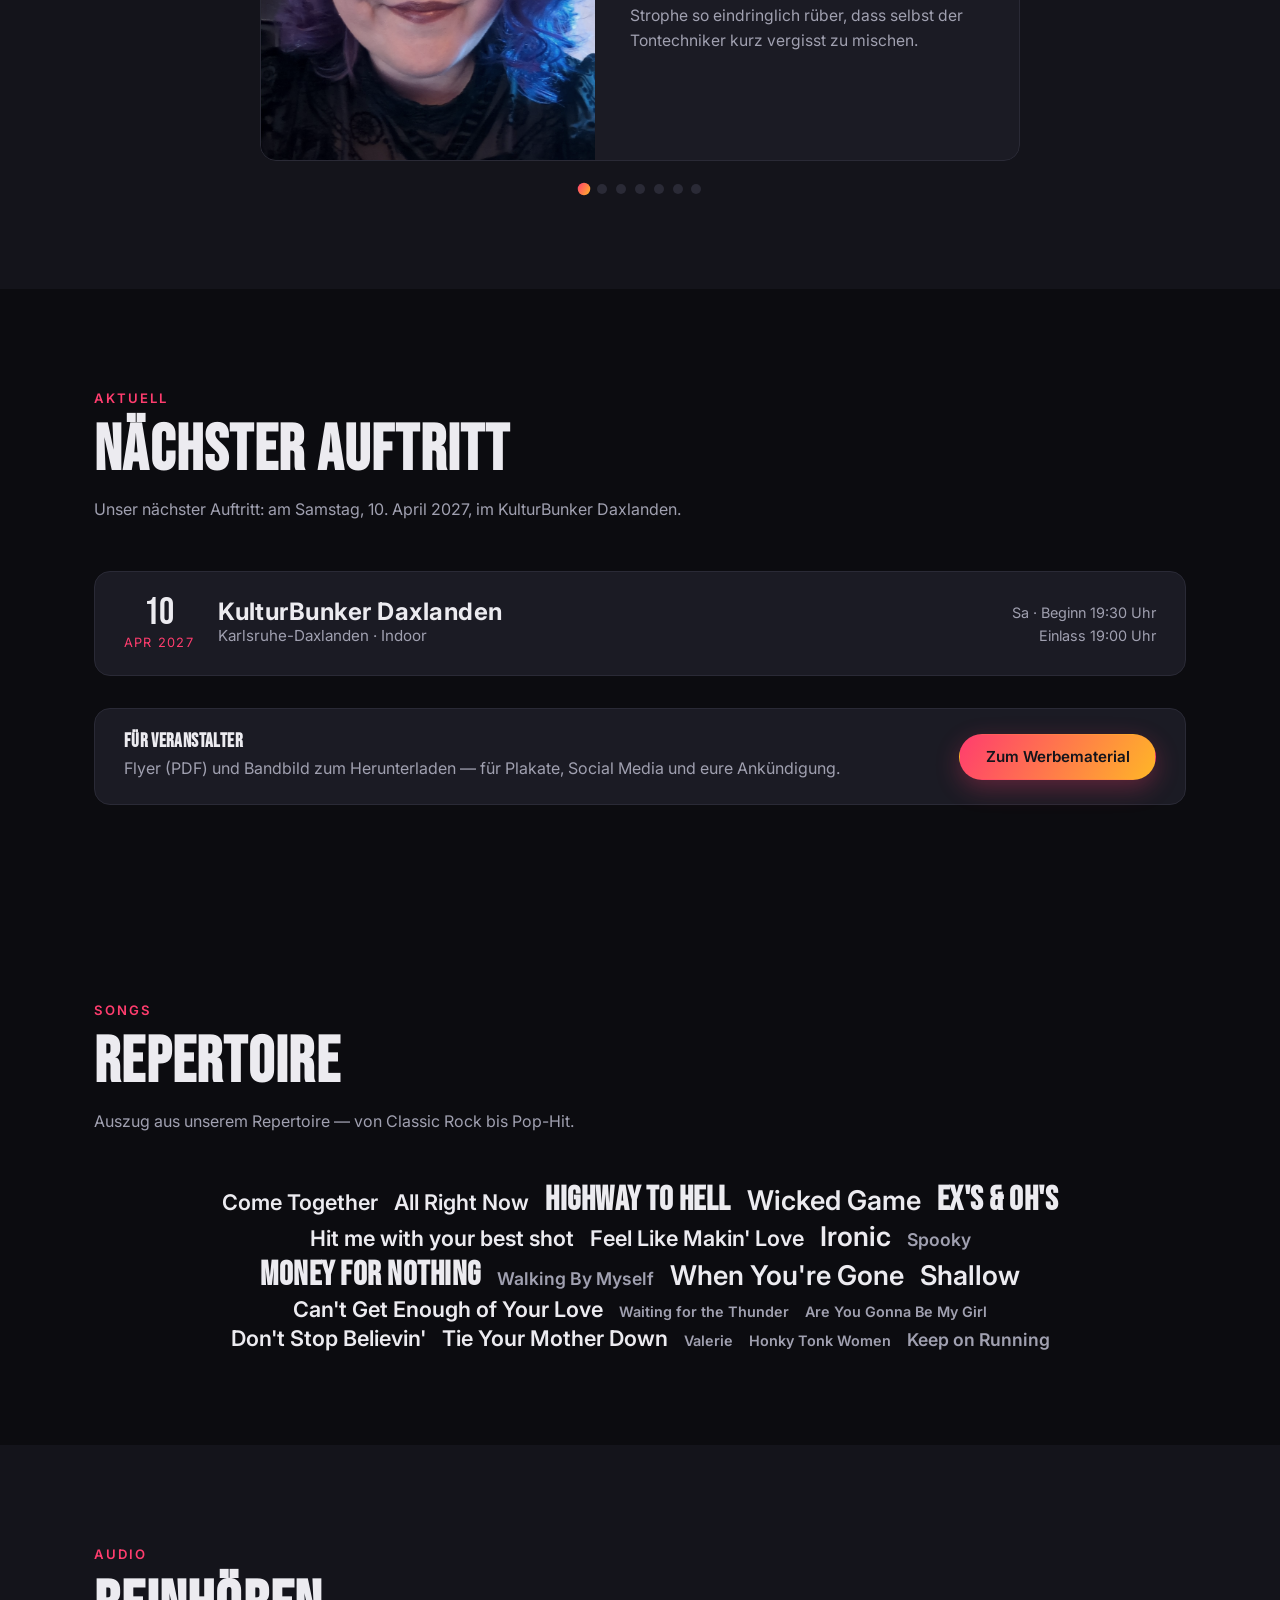
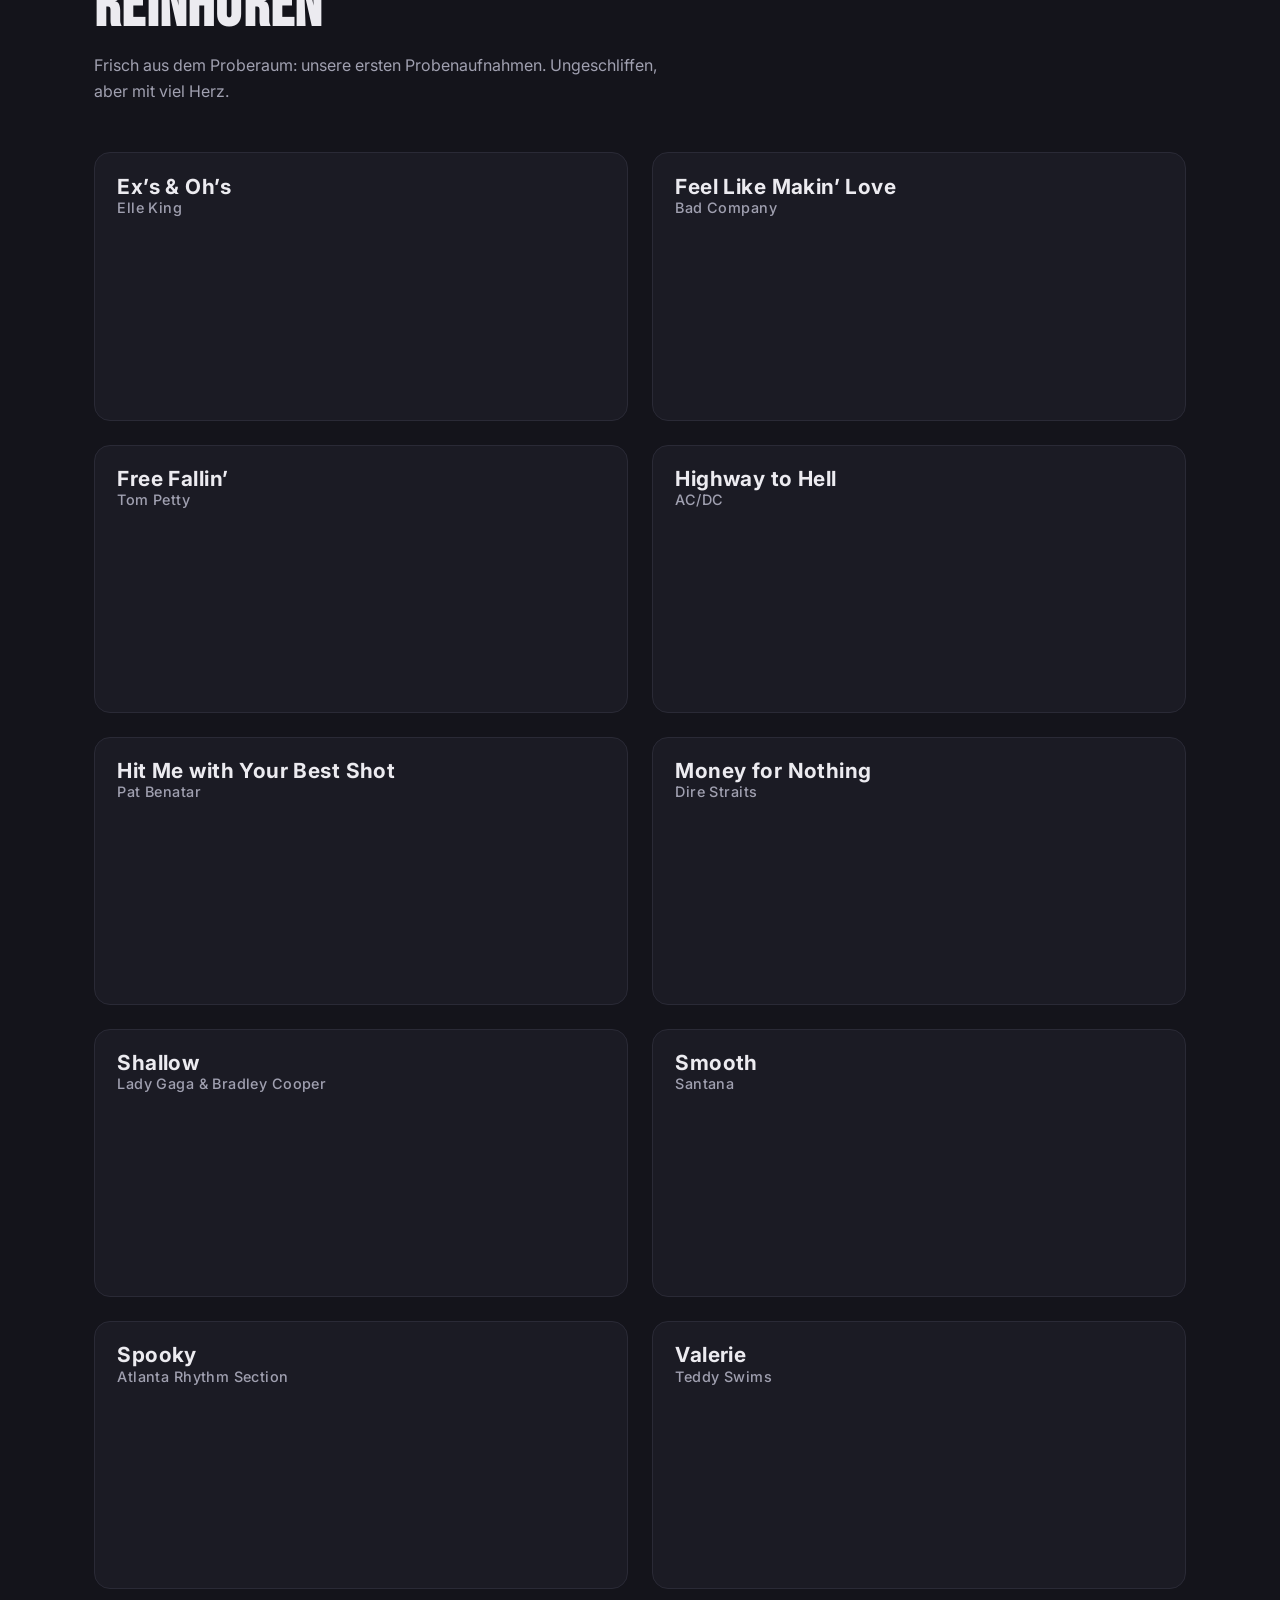
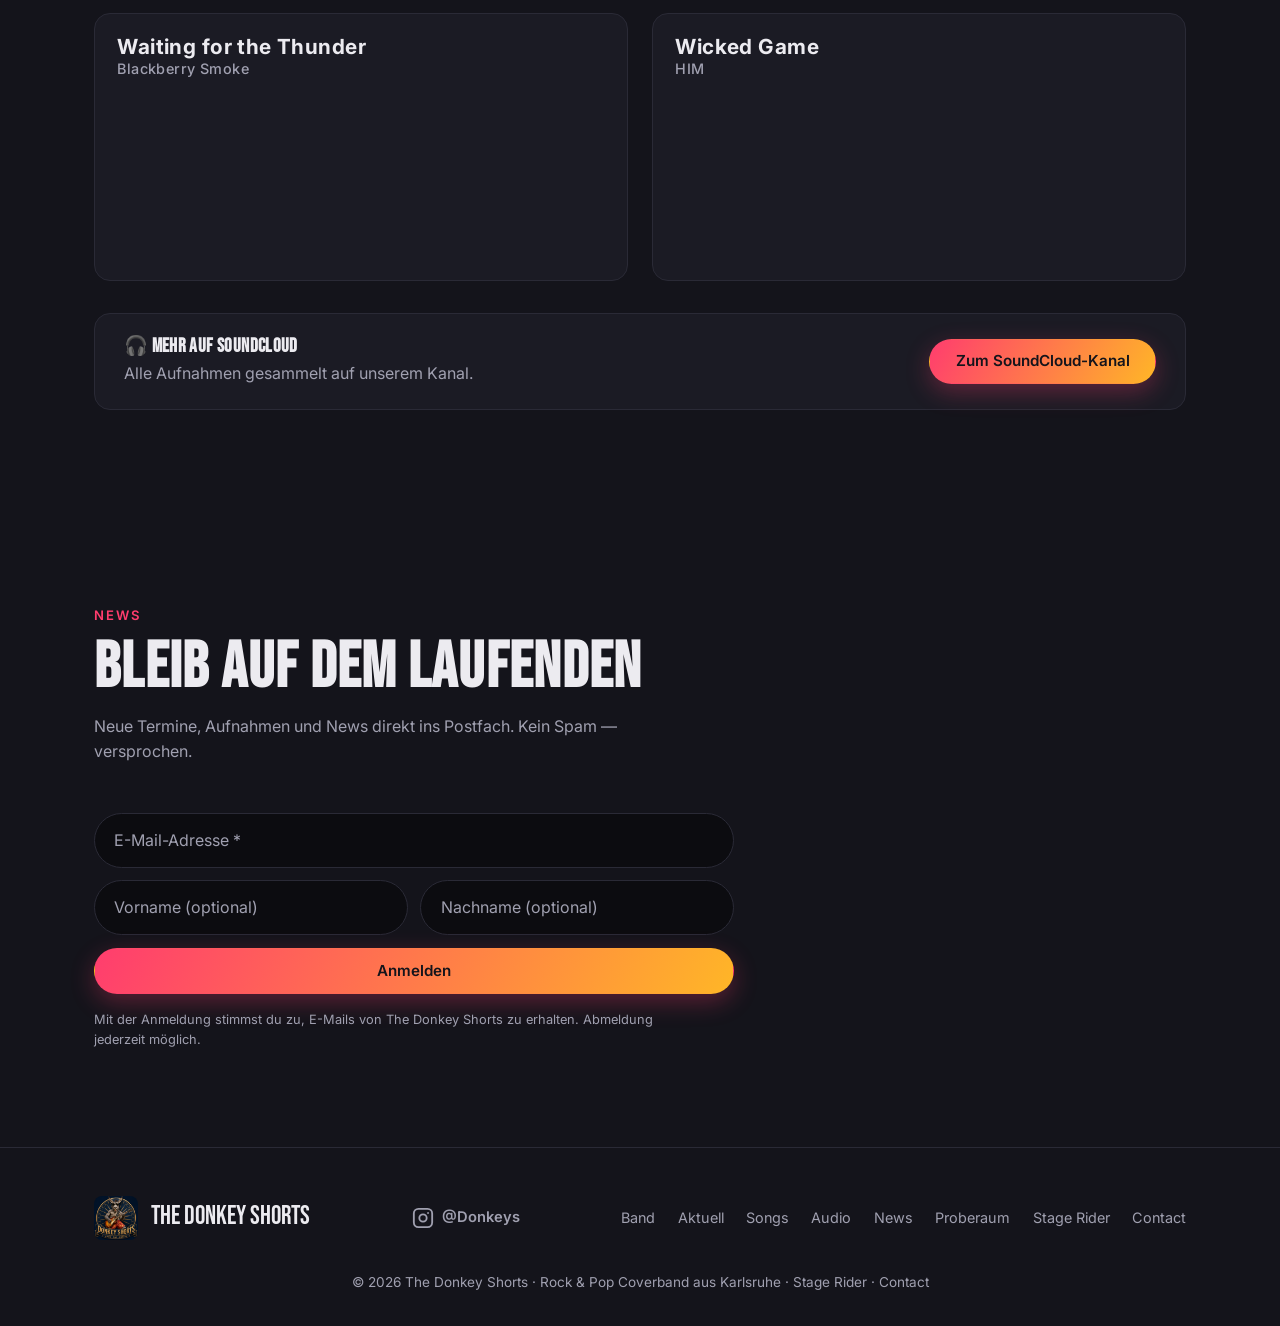
==== commit 5da83ea8: "Audio: Ex's & Oh's und Money for Nothing ergänzt, jetzt alle 12 Probenaufnahmen Co-Authored-By: Clau" ====
--- a/index.html
+++ b/index.html
@@ -192,6 +192,13 @@
 
       <div class="audio-wrap audio-grid">
         <div class="audio-card reveal">
+          <h3>Ex’s &amp; Oh’s <span class="audio-artist">Elle King</span></h3>
+          <iframe class="sc-player" width="100%" height="166" scrolling="no" frameborder="no"
+            allow="autoplay; encrypted-media" loading="lazy"
+            title="Ex’s &amp; Oh’s — Elle King (SoundCloud)"
+            src="https://w.soundcloud.com/player/?url=https%3A%2F%2Fsoundcloud.com%2Fdonkey-shorts-950753435%2Fexandohs-1&color=%23ff5500&auto_play=false&hide_related=true&show_comments=false&show_reposts=false&show_teaser=false"></iframe>
+        </div>
+        <div class="audio-card reveal">
           <h3>Feel Like Makin’ Love <span class="audio-artist">Bad Company</span></h3>
           <iframe class="sc-player" width="100%" height="166" scrolling="no" frameborder="no"
             allow="autoplay; encrypted-media" loading="lazy"
@@ -218,6 +225,13 @@
             allow="autoplay; encrypted-media" loading="lazy"
             title="Hit Me with Your Best Shot — Pat Benatar (SoundCloud)"
             src="https://w.soundcloud.com/player/?url=https%3A%2F%2Fsoundcloud.com%2Fdonkey-shorts-950753435%2Fhitme-5&color=%23ff5500&auto_play=false&hide_related=true&show_comments=false&show_reposts=false&show_teaser=false"></iframe>
+        </div>
+        <div class="audio-card reveal">
+          <h3>Money for Nothing <span class="audio-artist">Dire Straits</span></h3>
+          <iframe class="sc-player" width="100%" height="166" scrolling="no" frameborder="no"
+            allow="autoplay; encrypted-media" loading="lazy"
+            title="Money for Nothing — Dire Straits (SoundCloud)"
+            src="https://w.soundcloud.com/player/?url=https%3A%2F%2Fsoundcloud.com%2Fdonkey-shorts-950753435%2Fmoneyfornothing-6&color=%23ff5500&auto_play=false&hide_related=true&show_comments=false&show_reposts=false&show_teaser=false"></iframe>
         </div>
         <div class="audio-card reveal">
           <h3>Shallow <span class="audio-artist">Lady Gaga &amp; Bradley Cooper</span></h3>
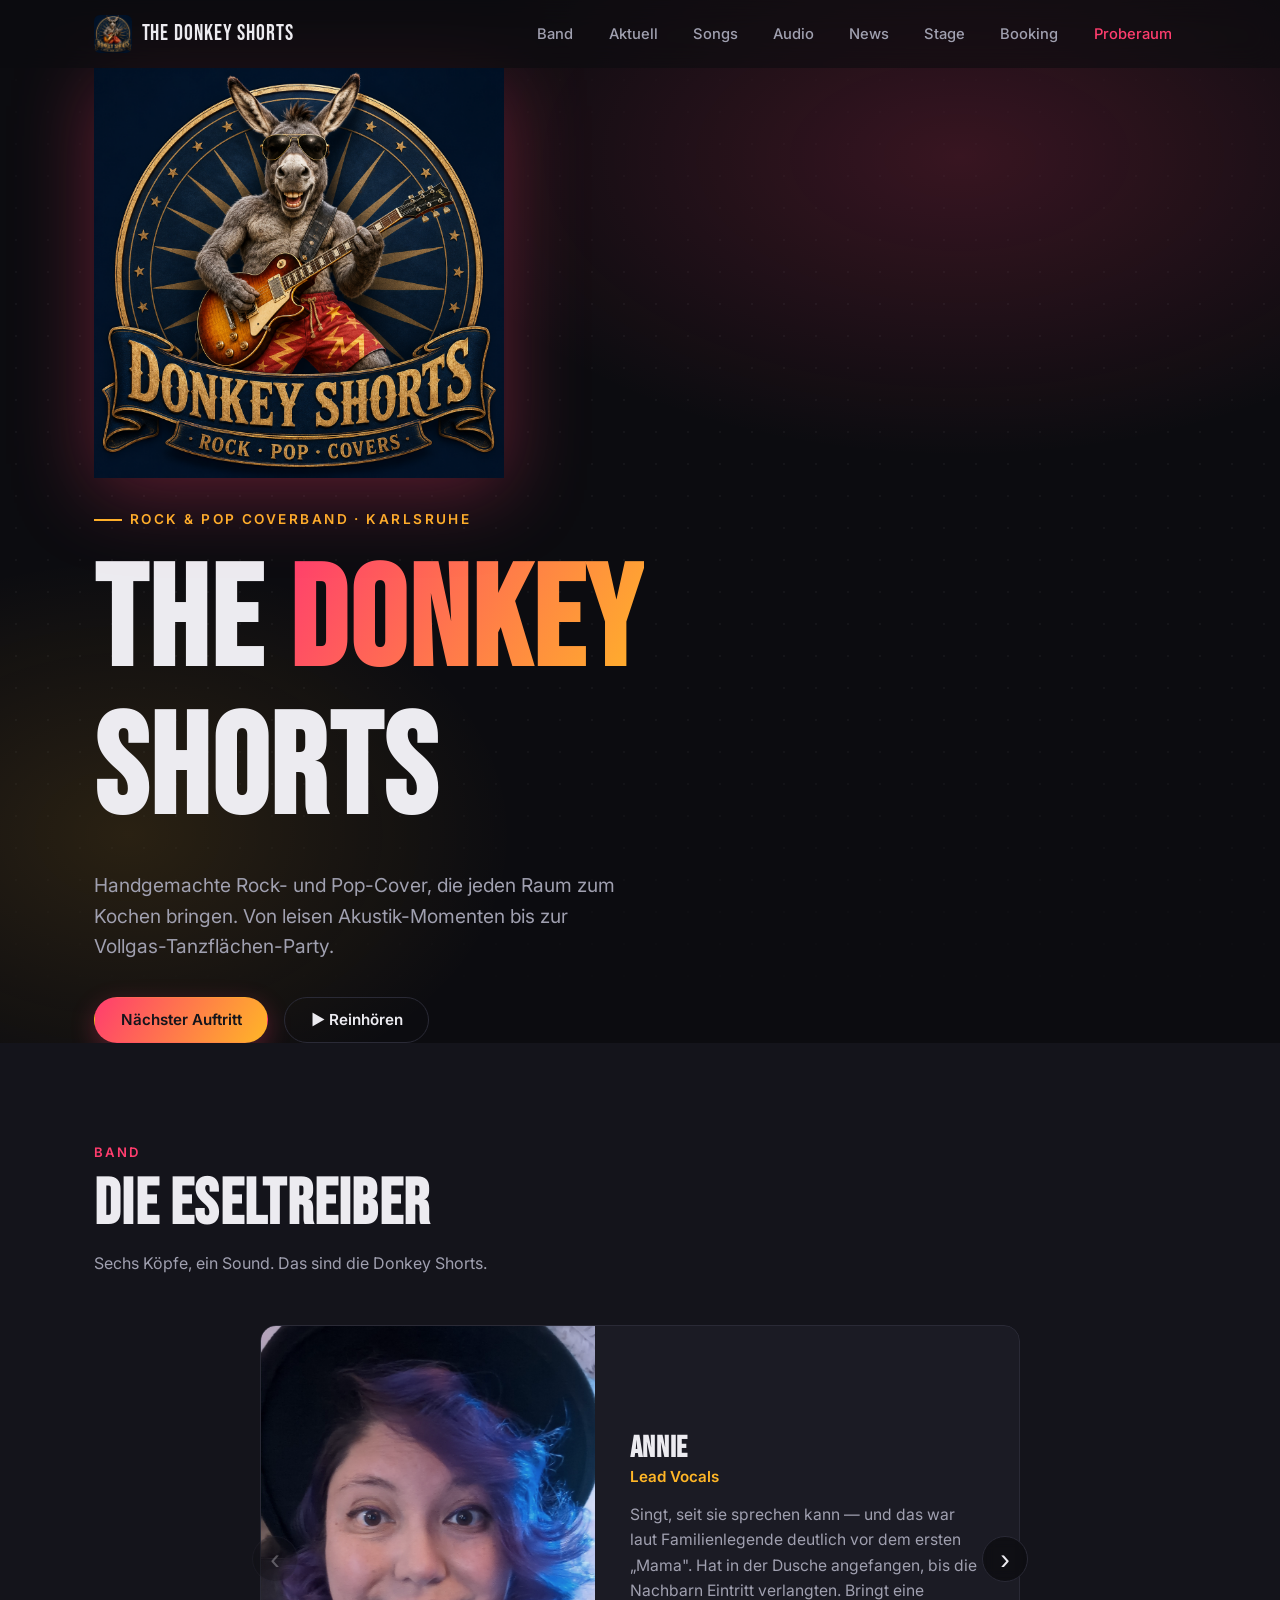
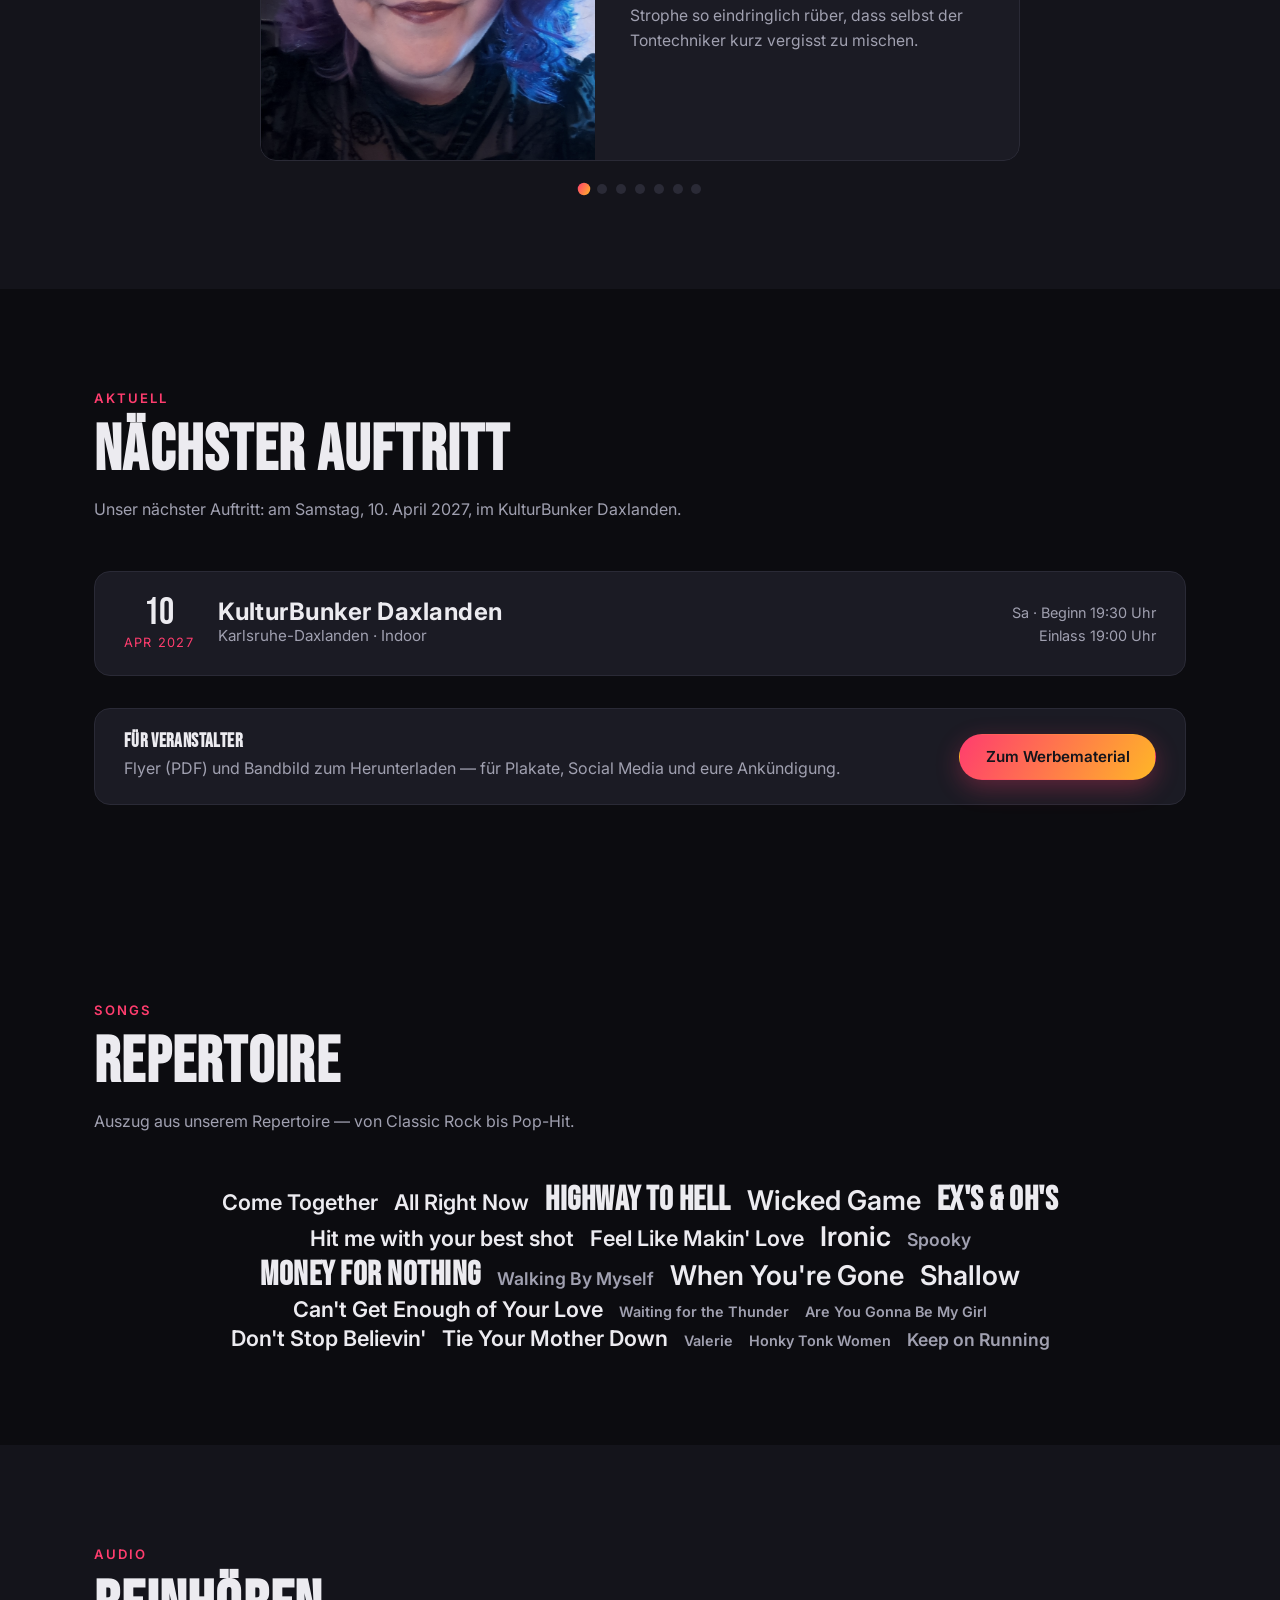
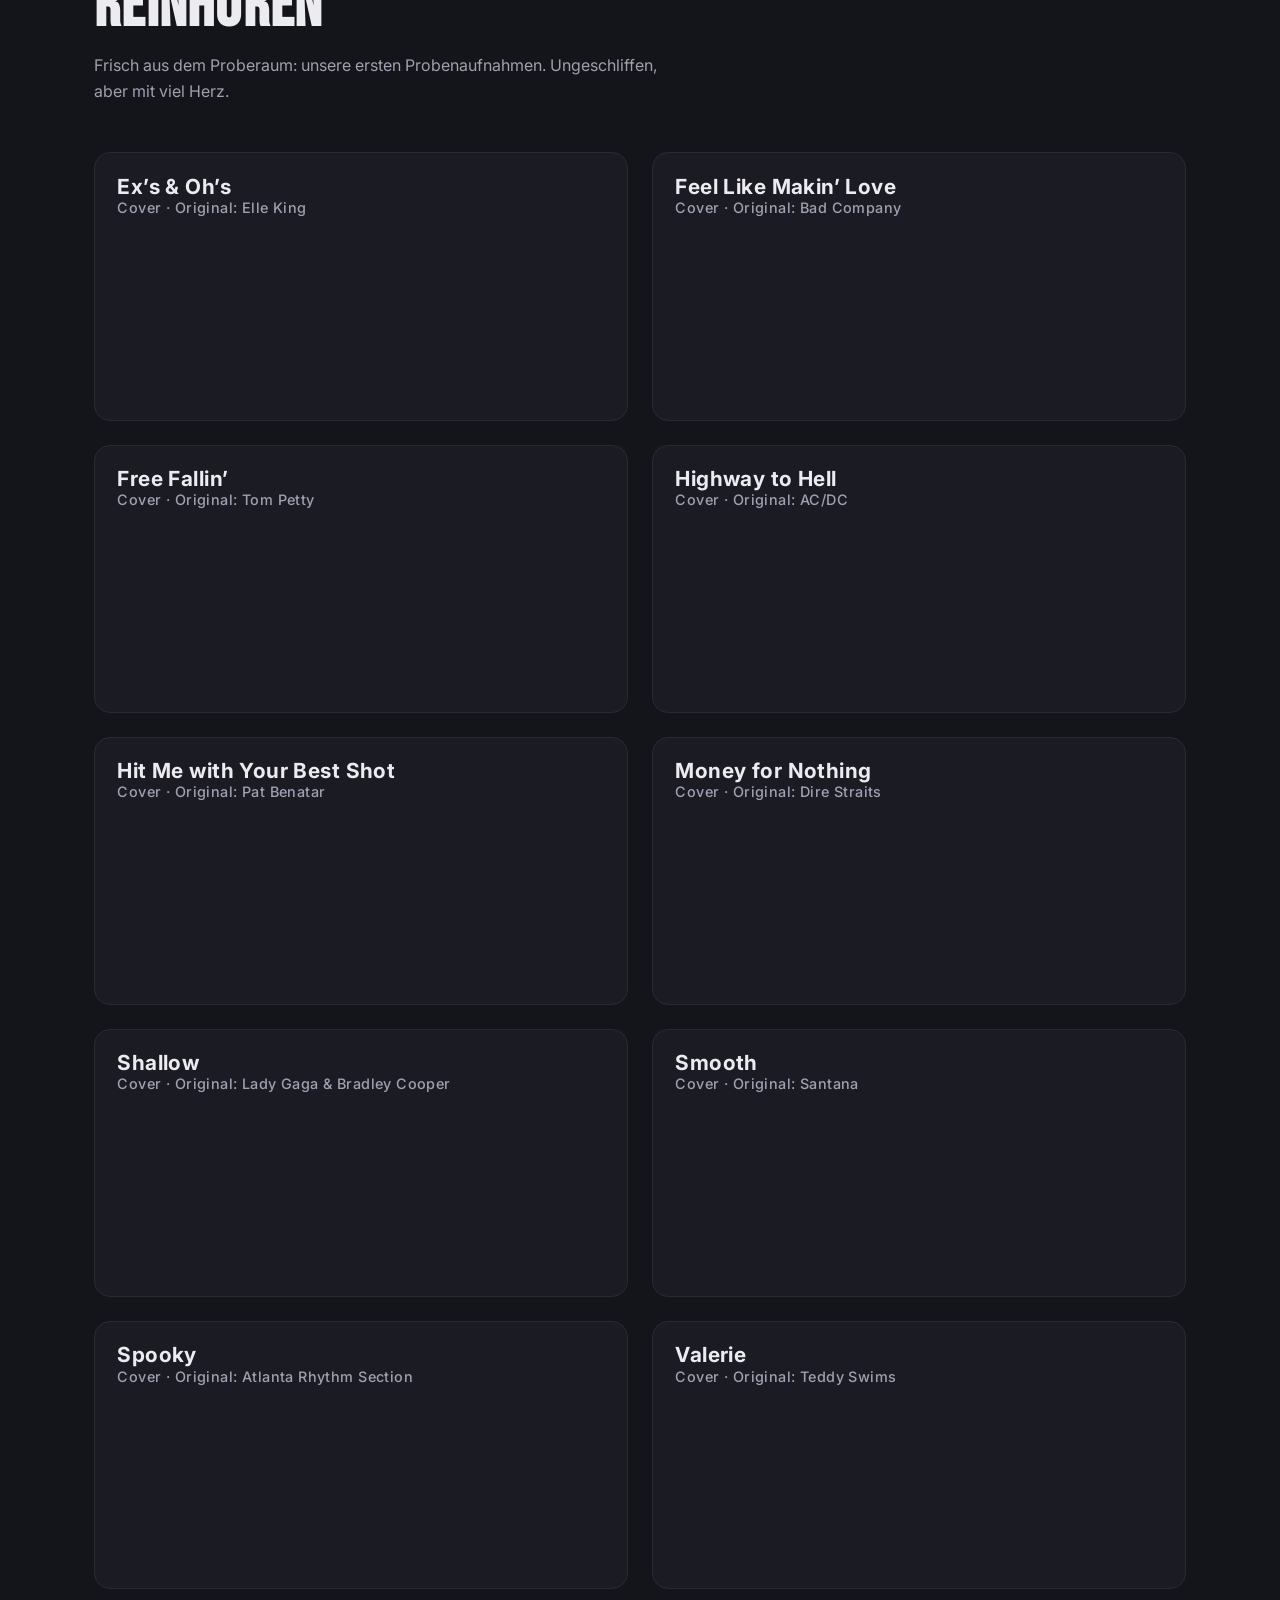
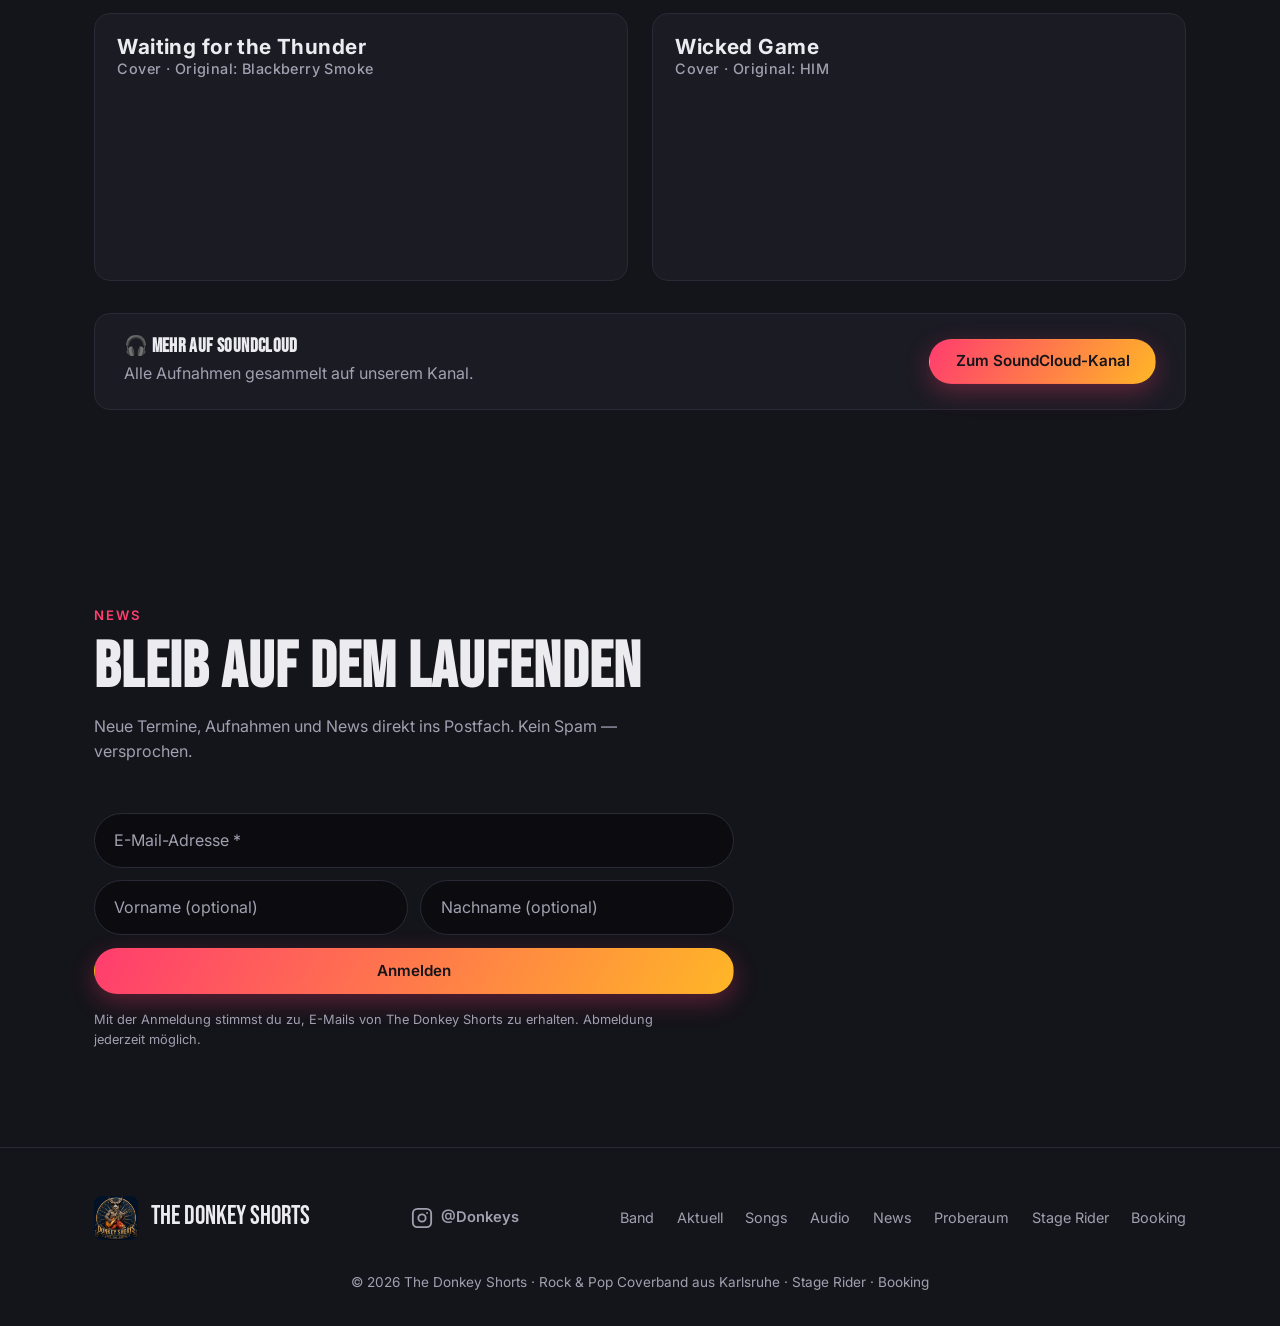
==== commit 89388ab6: "Kontakt in Booking umbenannt, Originalaufnahmen aus internem Bereich entfernt, Audio-Ausschnitte als" ====
--- a/index.html
+++ b/index.html
@@ -27,7 +27,7 @@
         <li><a href="#audio">Audio</a></li>
         <li><a href="#newsletter">News</a></li>
         <li><a href="stagerider.html">Stage</a></li>
-        <li><a href="contact.html">Contact</a></li>
+        <li><a href="contact.html">Booking</a></li>
         <li><a href="intern.html" class="cta">Proberaum</a></li>
       </ul>
       <button class="nav-toggle" id="navToggle" aria-label="Menü öffnen">
@@ -192,87 +192,87 @@
 
       <div class="audio-wrap audio-grid">
         <div class="audio-card reveal">
-          <h3>Ex’s &amp; Oh’s <span class="audio-artist">Elle King</span></h3>
-          <iframe class="sc-player" width="100%" height="166" scrolling="no" frameborder="no"
-            allow="autoplay; encrypted-media" loading="lazy"
-            title="Ex’s &amp; Oh’s — Elle King (SoundCloud)"
+          <h3>Ex’s &amp; Oh’s <span class="audio-artist">Cover · Original: Elle King</span></h3>
+          <iframe class="sc-player" width="100%" height="166" scrolling="no" frameborder="no"
+            allow="autoplay; encrypted-media" loading="lazy"
+            title="Ex’s &amp; Oh’s — Elle King (Cover, SoundCloud)"
             src="https://w.soundcloud.com/player/?url=https%3A%2F%2Fsoundcloud.com%2Fdonkey-shorts-950753435%2Fexandohs-1&color=%23ff5500&auto_play=false&hide_related=true&show_comments=false&show_reposts=false&show_teaser=false"></iframe>
         </div>
         <div class="audio-card reveal">
-          <h3>Feel Like Makin’ Love <span class="audio-artist">Bad Company</span></h3>
-          <iframe class="sc-player" width="100%" height="166" scrolling="no" frameborder="no"
-            allow="autoplay; encrypted-media" loading="lazy"
-            title="Feel Like Makin’ Love — Bad Company (SoundCloud)"
+          <h3>Feel Like Makin’ Love <span class="audio-artist">Cover · Original: Bad Company</span></h3>
+          <iframe class="sc-player" width="100%" height="166" scrolling="no" frameborder="no"
+            allow="autoplay; encrypted-media" loading="lazy"
+            title="Feel Like Makin’ Love — Bad Company (Cover, SoundCloud)"
             src="https://w.soundcloud.com/player/?url=https%3A%2F%2Fsoundcloud.com%2Fdonkey-shorts-950753435%2Ffeellikemakinglove-2&color=%23ff5500&auto_play=false&hide_related=true&show_comments=false&show_reposts=false&show_teaser=false"></iframe>
         </div>
         <div class="audio-card reveal">
-          <h3>Free Fallin’ <span class="audio-artist">Tom Petty</span></h3>
-          <iframe class="sc-player" width="100%" height="166" scrolling="no" frameborder="no"
-            allow="autoplay; encrypted-media" loading="lazy"
-            title="Free Fallin’ — Tom Petty (SoundCloud)"
+          <h3>Free Fallin’ <span class="audio-artist">Cover · Original: Tom Petty</span></h3>
+          <iframe class="sc-player" width="100%" height="166" scrolling="no" frameborder="no"
+            allow="autoplay; encrypted-media" loading="lazy"
+            title="Free Fallin’ — Tom Petty (Cover, SoundCloud)"
             src="https://w.soundcloud.com/player/?url=https%3A%2F%2Fsoundcloud.com%2Fdonkey-shorts-950753435%2Ffreefalling-3&color=%23ff5500&auto_play=false&hide_related=true&show_comments=false&show_reposts=false&show_teaser=false"></iframe>
         </div>
         <div class="audio-card reveal">
-          <h3>Highway to Hell <span class="audio-artist">AC/DC</span></h3>
-          <iframe class="sc-player" width="100%" height="166" scrolling="no" frameborder="no"
-            allow="autoplay; encrypted-media" loading="lazy"
-            title="Highway to Hell — AC/DC (SoundCloud)"
+          <h3>Highway to Hell <span class="audio-artist">Cover · Original: AC/DC</span></h3>
+          <iframe class="sc-player" width="100%" height="166" scrolling="no" frameborder="no"
+            allow="autoplay; encrypted-media" loading="lazy"
+            title="Highway to Hell — AC/DC (Cover, SoundCloud)"
             src="https://w.soundcloud.com/player/?url=https%3A%2F%2Fsoundcloud.com%2Fdonkey-shorts-950753435%2Fhighwaybest-4&color=%23ff5500&auto_play=false&hide_related=true&show_comments=false&show_reposts=false&show_teaser=false"></iframe>
         </div>
         <div class="audio-card reveal">
-          <h3>Hit Me with Your Best Shot <span class="audio-artist">Pat Benatar</span></h3>
-          <iframe class="sc-player" width="100%" height="166" scrolling="no" frameborder="no"
-            allow="autoplay; encrypted-media" loading="lazy"
-            title="Hit Me with Your Best Shot — Pat Benatar (SoundCloud)"
+          <h3>Hit Me with Your Best Shot <span class="audio-artist">Cover · Original: Pat Benatar</span></h3>
+          <iframe class="sc-player" width="100%" height="166" scrolling="no" frameborder="no"
+            allow="autoplay; encrypted-media" loading="lazy"
+            title="Hit Me with Your Best Shot — Pat Benatar (Cover, SoundCloud)"
             src="https://w.soundcloud.com/player/?url=https%3A%2F%2Fsoundcloud.com%2Fdonkey-shorts-950753435%2Fhitme-5&color=%23ff5500&auto_play=false&hide_related=true&show_comments=false&show_reposts=false&show_teaser=false"></iframe>
         </div>
         <div class="audio-card reveal">
-          <h3>Money for Nothing <span class="audio-artist">Dire Straits</span></h3>
-          <iframe class="sc-player" width="100%" height="166" scrolling="no" frameborder="no"
-            allow="autoplay; encrypted-media" loading="lazy"
-            title="Money for Nothing — Dire Straits (SoundCloud)"
+          <h3>Money for Nothing <span class="audio-artist">Cover · Original: Dire Straits</span></h3>
+          <iframe class="sc-player" width="100%" height="166" scrolling="no" frameborder="no"
+            allow="autoplay; encrypted-media" loading="lazy"
+            title="Money for Nothing — Dire Straits (Cover, SoundCloud)"
             src="https://w.soundcloud.com/player/?url=https%3A%2F%2Fsoundcloud.com%2Fdonkey-shorts-950753435%2Fmoneyfornothing-6&color=%23ff5500&auto_play=false&hide_related=true&show_comments=false&show_reposts=false&show_teaser=false"></iframe>
         </div>
         <div class="audio-card reveal">
-          <h3>Shallow <span class="audio-artist">Lady Gaga &amp; Bradley Cooper</span></h3>
-          <iframe class="sc-player" width="100%" height="166" scrolling="no" frameborder="no"
-            allow="autoplay; encrypted-media" loading="lazy"
-            title="Shallow — Lady Gaga &amp; Bradley Cooper (SoundCloud)"
+          <h3>Shallow <span class="audio-artist">Cover · Original: Lady Gaga &amp; Bradley Cooper</span></h3>
+          <iframe class="sc-player" width="100%" height="166" scrolling="no" frameborder="no"
+            allow="autoplay; encrypted-media" loading="lazy"
+            title="Shallow — Lady Gaga &amp; Bradley Cooper (Cover, SoundCloud)"
             src="https://w.soundcloud.com/player/?url=https%3A%2F%2Fsoundcloud.com%2Fdonkey-shorts-950753435%2Fshallow-7&color=%23ff5500&auto_play=false&hide_related=true&show_comments=false&show_reposts=false&show_teaser=false"></iframe>
         </div>
         <div class="audio-card reveal">
-          <h3>Smooth <span class="audio-artist">Santana</span></h3>
-          <iframe class="sc-player" width="100%" height="166" scrolling="no" frameborder="no"
-            allow="autoplay; encrypted-media" loading="lazy"
-            title="Smooth — Santana (SoundCloud)"
+          <h3>Smooth <span class="audio-artist">Cover · Original: Santana</span></h3>
+          <iframe class="sc-player" width="100%" height="166" scrolling="no" frameborder="no"
+            allow="autoplay; encrypted-media" loading="lazy"
+            title="Smooth — Santana (Cover, SoundCloud)"
             src="https://w.soundcloud.com/player/?url=https%3A%2F%2Fsoundcloud.com%2Fdonkey-shorts-950753435%2Fsmooth-8&color=%23ff5500&auto_play=false&hide_related=true&show_comments=false&show_reposts=false&show_teaser=false"></iframe>
         </div>
         <div class="audio-card reveal">
-          <h3>Spooky <span class="audio-artist">Atlanta Rhythm Section</span></h3>
-          <iframe class="sc-player" width="100%" height="166" scrolling="no" frameborder="no"
-            allow="autoplay; encrypted-media" loading="lazy"
-            title="Spooky — Atlanta Rhythm Section (SoundCloud)"
+          <h3>Spooky <span class="audio-artist">Cover · Original: Atlanta Rhythm Section</span></h3>
+          <iframe class="sc-player" width="100%" height="166" scrolling="no" frameborder="no"
+            allow="autoplay; encrypted-media" loading="lazy"
+            title="Spooky — Atlanta Rhythm Section (Cover, SoundCloud)"
             src="https://w.soundcloud.com/player/?url=https%3A%2F%2Fsoundcloud.com%2Fdonkey-shorts-950753435%2Fspooky-9&color=%23ff5500&auto_play=false&hide_related=true&show_comments=false&show_reposts=false&show_teaser=false"></iframe>
         </div>
         <div class="audio-card reveal">
-          <h3>Valerie <span class="audio-artist">Teddy Swims</span></h3>
-          <iframe class="sc-player" width="100%" height="166" scrolling="no" frameborder="no"
-            allow="autoplay; encrypted-media" loading="lazy"
-            title="Valerie — Teddy Swims (SoundCloud)"
+          <h3>Valerie <span class="audio-artist">Cover · Original: Teddy Swims</span></h3>
+          <iframe class="sc-player" width="100%" height="166" scrolling="no" frameborder="no"
+            allow="autoplay; encrypted-media" loading="lazy"
+            title="Valerie — Teddy Swims (Cover, SoundCloud)"
             src="https://w.soundcloud.com/player/?url=https%3A%2F%2Fsoundcloud.com%2Fdonkey-shorts-950753435%2Fvalerie-10&color=%23ff5500&auto_play=false&hide_related=true&show_comments=false&show_reposts=false&show_teaser=false"></iframe>
         </div>
         <div class="audio-card reveal">
-          <h3>Waiting for the Thunder <span class="audio-artist">Blackberry Smoke</span></h3>
-          <iframe class="sc-player" width="100%" height="166" scrolling="no" frameborder="no"
-            allow="autoplay; encrypted-media" loading="lazy"
-            title="Waiting for the Thunder — Blackberry Smoke (SoundCloud)"
+          <h3>Waiting for the Thunder <span class="audio-artist">Cover · Original: Blackberry Smoke</span></h3>
+          <iframe class="sc-player" width="100%" height="166" scrolling="no" frameborder="no"
+            allow="autoplay; encrypted-media" loading="lazy"
+            title="Waiting for the Thunder — Blackberry Smoke (Cover, SoundCloud)"
             src="https://w.soundcloud.com/player/?url=https%3A%2F%2Fsoundcloud.com%2Fdonkey-shorts-950753435%2Fwaitingforthethunder-11&color=%23ff5500&auto_play=false&hide_related=true&show_comments=false&show_reposts=false&show_teaser=false"></iframe>
         </div>
         <div class="audio-card reveal">
-          <h3>Wicked Game <span class="audio-artist">HIM</span></h3>
-          <iframe class="sc-player" width="100%" height="166" scrolling="no" frameborder="no"
-            allow="autoplay; encrypted-media" loading="lazy"
-            title="Wicked Game — HIM (SoundCloud)"
+          <h3>Wicked Game <span class="audio-artist">Cover · Original: HIM</span></h3>
+          <iframe class="sc-player" width="100%" height="166" scrolling="no" frameborder="no"
+            allow="autoplay; encrypted-media" loading="lazy"
+            title="Wicked Game — HIM (Cover, SoundCloud)"
             src="https://w.soundcloud.com/player/?url=https%3A%2F%2Fsoundcloud.com%2Fdonkey-shorts-950753435%2Fwicket-game-his-12&color=%23ff5500&auto_play=false&hide_related=true&show_comments=false&show_reposts=false&show_teaser=false"></iframe>
         </div>
       </div>
@@ -360,10 +360,10 @@
           <a href="#newsletter">News</a>
           <a href="intern.html">Proberaum</a>
           <a href="stagerider.html">Stage Rider</a>
-          <a href="contact.html">Contact</a>
-        </div>
-      </div>
-      <p class="footer-copy">© <span id="year"></span> The Donkey Shorts · Rock &amp; Pop Coverband aus Karlsruhe · <a href="stagerider.html">Stage Rider</a> · <a href="contact.html">Contact</a></p>
+          <a href="contact.html">Booking</a>
+        </div>
+      </div>
+      <p class="footer-copy">© <span id="year"></span> The Donkey Shorts · Rock &amp; Pop Coverband aus Karlsruhe · <a href="stagerider.html">Stage Rider</a> · <a href="contact.html">Booking</a></p>
     </div>
   </footer>
 
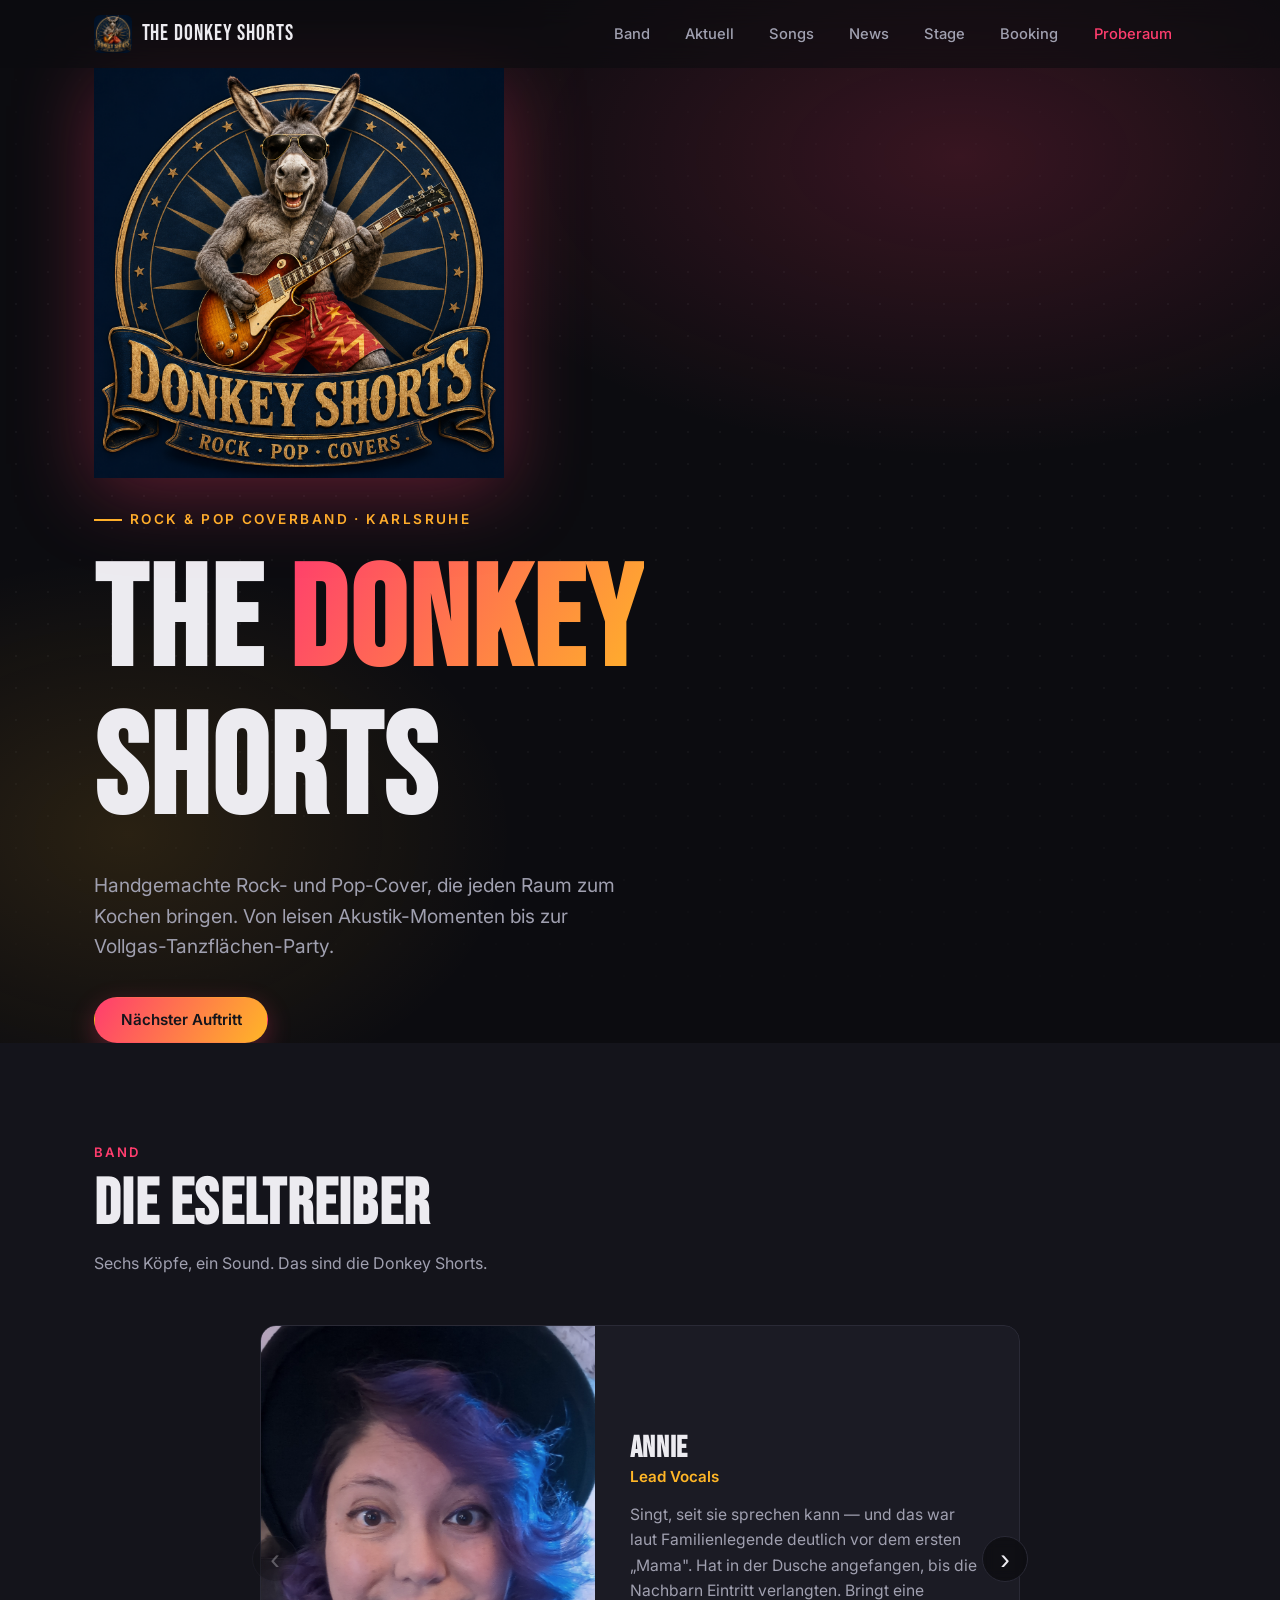
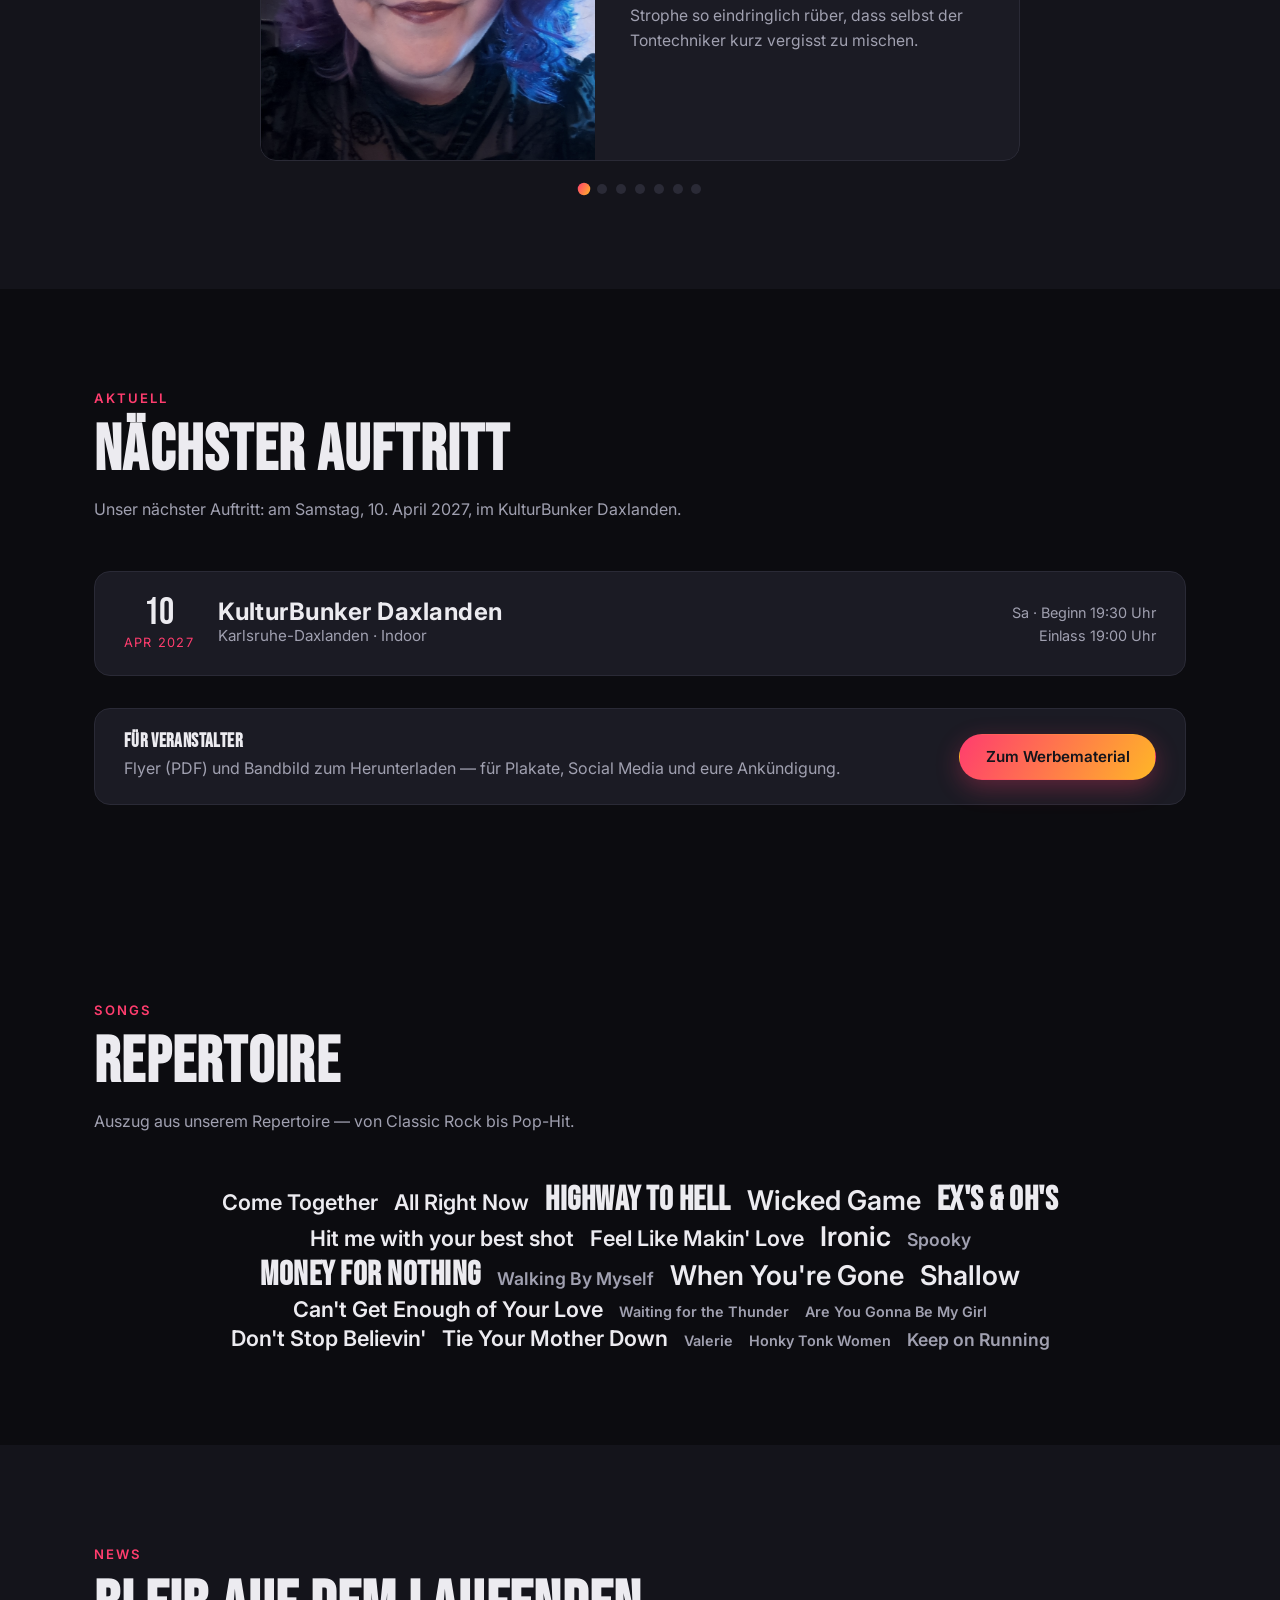
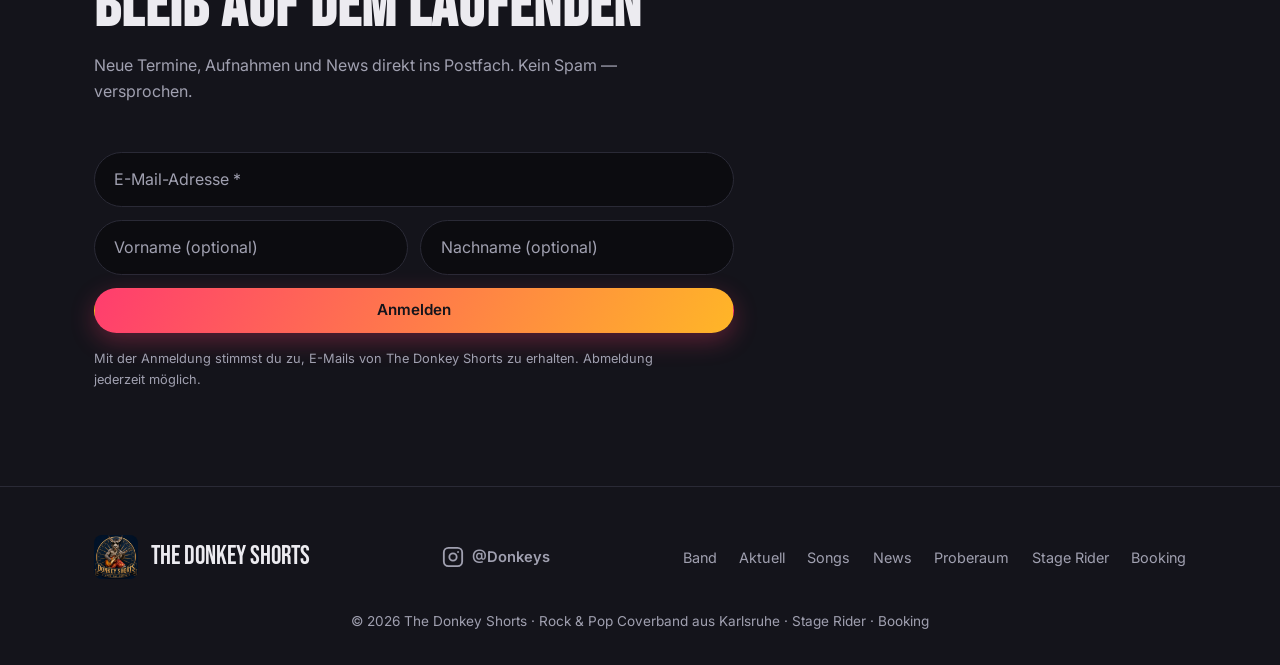
==== commit 111d3690: "Audio nur für Freunde sichtbar, "Alle abspielen" und "Nächster Song" ergänzt - Audio-Bereich, Menü-/" ====
--- a/index.html
+++ b/index.html
@@ -4,12 +4,27 @@
   <meta charset="UTF-8">
   <meta name="viewport" content="width=device-width, initial-scale=1.0">
   <title>The Donkey Shorts — Rock & Pop Coverband aus Karlsruhe</title>
-  <meta name="description" content="The Donkey Shorts — Rock & Pop Coverband aus Karlsruhe. Termine, Songs, Probenaufnahmen und Stage Rider.">
+  <meta name="description" content="The Donkey Shorts — Rock & Pop Coverband aus Karlsruhe. Termine, Songs und Stage Rider.">
   <link rel="icon" type="image/png" href="assets/img/logo.png">
   <link rel="preconnect" href="https://fonts.googleapis.com">
   <link rel="preconnect" href="https://fonts.gstatic.com" crossorigin>
   <link href="https://fonts.googleapis.com/css2?family=Bebas+Neue&family=Inter:wght@400;500;600;700;800&display=swap" rel="stylesheet">
-  <link rel="stylesheet" href="css/style.css?v=12">
+  <link rel="stylesheet" href="css/style.css?v=14">
+  <!-- Freundes-Modus: Probenaufnahmen nur mit ?freunde=esel42 sichtbar (wird im Browser gemerkt, ?freunde=aus setzt zurück) -->
+  <style>html:not(.friends) .friends-only { display: none !important; }</style>
+  <script>
+    (function () {
+      var CODE = 'esel42', KEY = 'ds_friends';
+      var p = new URLSearchParams(location.search).get('freunde');
+      try {
+        if (p === CODE) localStorage.setItem(KEY, '1');
+        else if (p === 'aus') localStorage.removeItem(KEY);
+        if (localStorage.getItem(KEY) === '1') document.documentElement.classList.add('friends');
+      } catch (e) {
+        if (p === CODE) document.documentElement.classList.add('friends');
+      }
+    })();
+  </script>
 </head>
 <body>
 
@@ -24,7 +39,7 @@
         <li><a href="#band">Band</a></li>
         <li><a href="#aktuell">Aktuell</a></li>
         <li><a href="#songs">Songs</a></li>
-        <li><a href="#audio">Audio</a></li>
+        <li class="friends-only"><a href="#audio">Audio</a></li>
         <li><a href="#newsletter">News</a></li>
         <li><a href="stagerider.html">Stage</a></li>
         <li><a href="contact.html">Booking</a></li>
@@ -45,7 +60,7 @@
       <p class="lead">Handgemachte Rock- und Pop-Cover, die jeden Raum zum Kochen bringen. Von leisen Akustik-Momenten bis zur Vollgas-Tanzflächen-Party.</p>
       <div class="hero-actions">
         <a href="#aktuell" class="btn btn-primary">Nächster Auftritt</a>
-        <a href="#audio" class="btn btn-ghost">▶ Reinhören</a>
+        <a href="#audio" class="btn btn-ghost friends-only">▶ Reinhören</a>
       </div>
     </div>
   </header>
@@ -182,12 +197,16 @@
   </section>
 
   <!-- ===================== AUDIO ===================== -->
-  <section class="section alt" id="audio">
+  <section class="section alt friends-only" id="audio">
     <div class="container">
       <div class="section-head reveal">
         <span class="kicker">Audio</span>
         <h2>Reinhören</h2>
         <p>Frisch aus dem Proberaum: unsere ersten Probenaufnahmen. Ungeschliffen, aber mit viel Herz.</p>
+        <div class="play-controls">
+          <button type="button" class="btn btn-primary" id="playAllBtn" aria-pressed="false">▶ Alle abspielen</button>
+          <button type="button" class="btn btn-ghost" id="playNextBtn">⏭ Nächster Song</button>
+        </div>
       </div>
 
       <div class="audio-wrap audio-grid">
@@ -356,7 +375,7 @@
           <a href="#band">Band</a>
           <a href="#aktuell">Aktuell</a>
           <a href="#songs">Songs</a>
-          <a href="#audio">Audio</a>
+          <a href="#audio" class="friends-only">Audio</a>
           <a href="#newsletter">News</a>
           <a href="intern.html">Proberaum</a>
           <a href="stagerider.html">Stage Rider</a>
@@ -376,5 +395,6 @@
 
   <script src="js/songs.js?v=3"></script>
   <script src="js/main.js?v=4"></script>
+  <script src="js/audio-playlist.js?v=3"></script>
 </body>
 </html>
--- a/css/style.css
+++ b/css/style.css
@@ -257,6 +257,10 @@
 .audio-grid { grid-template-columns: repeat(2, 1fr); gap: 1.5rem; }
 .audio-grid .audio-card { padding: 1.4rem; }
 .audio-card { background: var(--bg-card); border: 1px solid var(--line); border-radius: var(--radius); padding: 1.8rem; }
+.play-controls { display: flex; flex-wrap: wrap; gap: .8rem; margin-top: 1.4rem; }
+.play-controls .btn { cursor: pointer; }
+.audio-card { transition: border-color .3s, box-shadow .3s; }
+.audio-card.is-playing { border-color: var(--accent); box-shadow: 0 0 0 1px var(--accent), 0 8px 24px rgba(255,61,110,.18); }
 .audio-card h3 { font-family: 'Inter', sans-serif; font-weight: 700; font-size: 1.3rem; margin-bottom: 1rem; }
 .audio-artist { display: block; font-weight: 500; font-size: .9rem; color: var(--text-dim); margin-top: .15rem; }
 .sc-player { display: block; width: 100%; border: 0; border-radius: 8px; }
